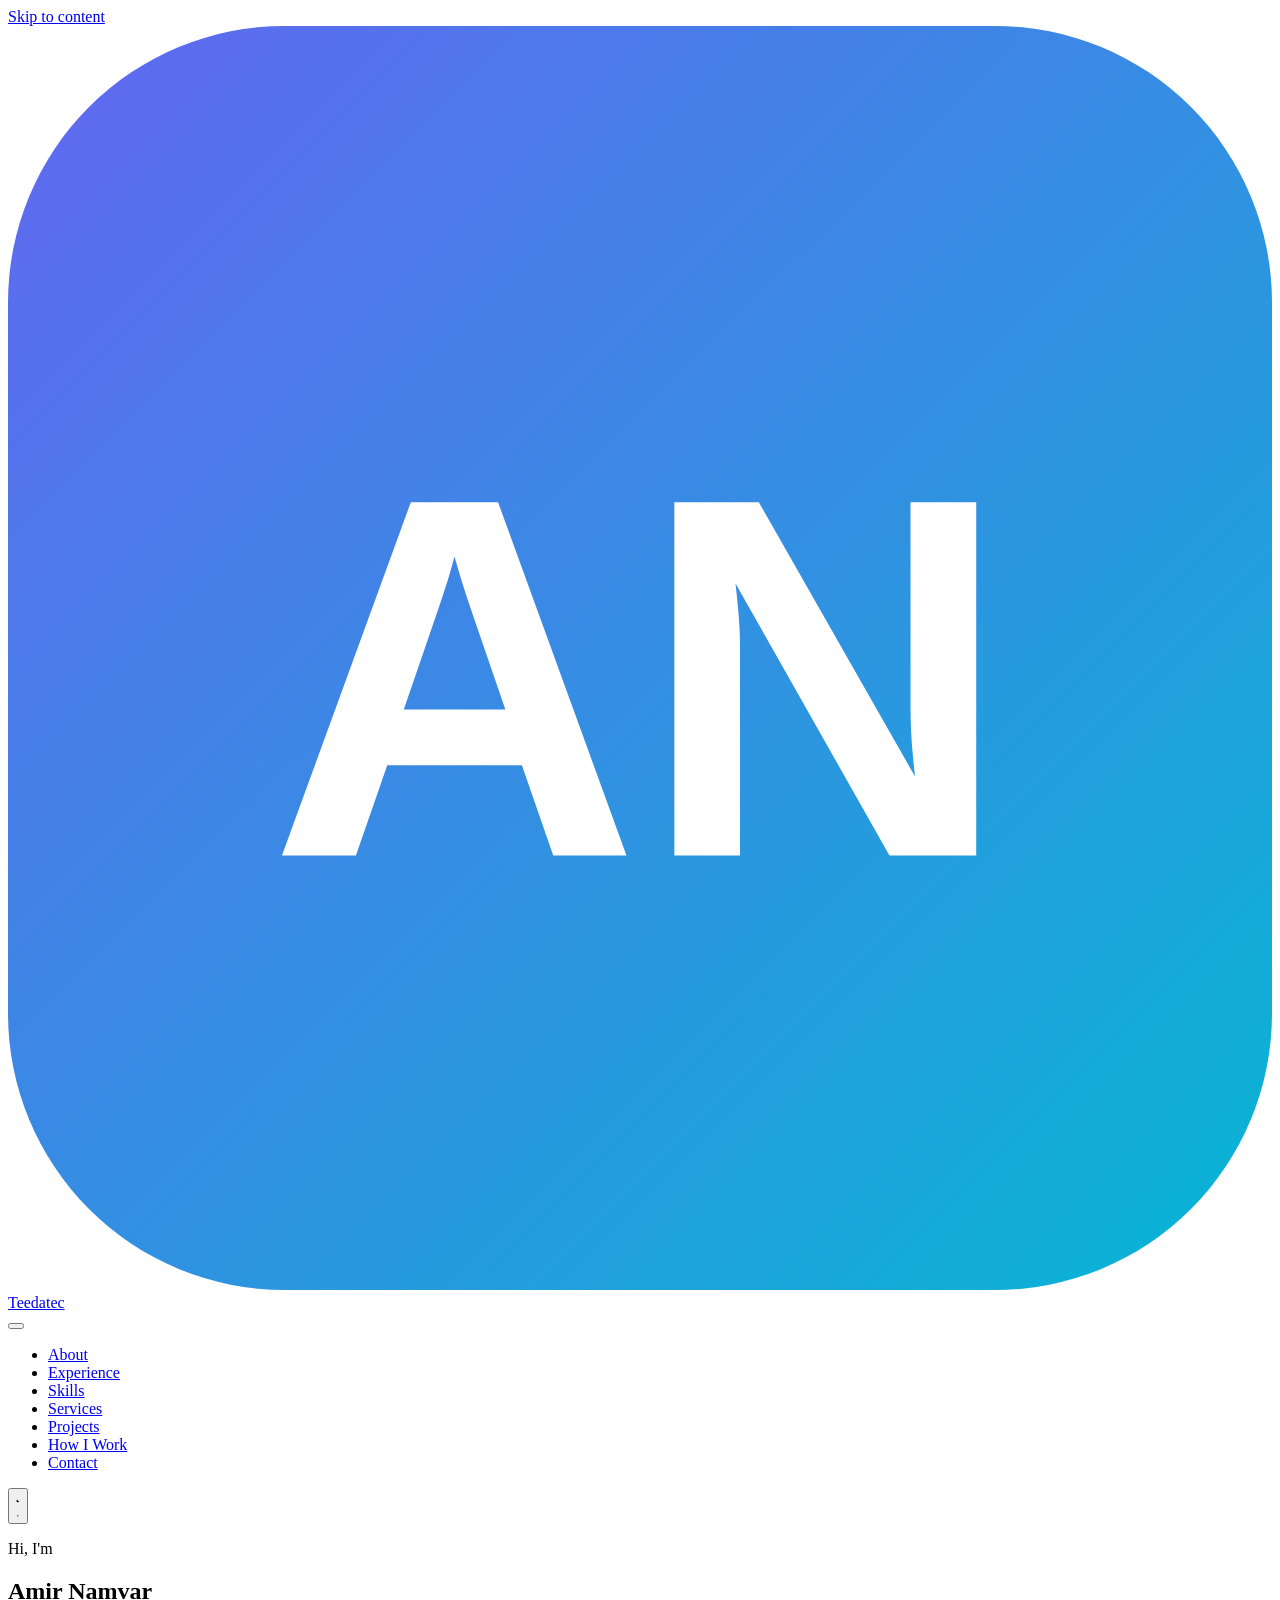
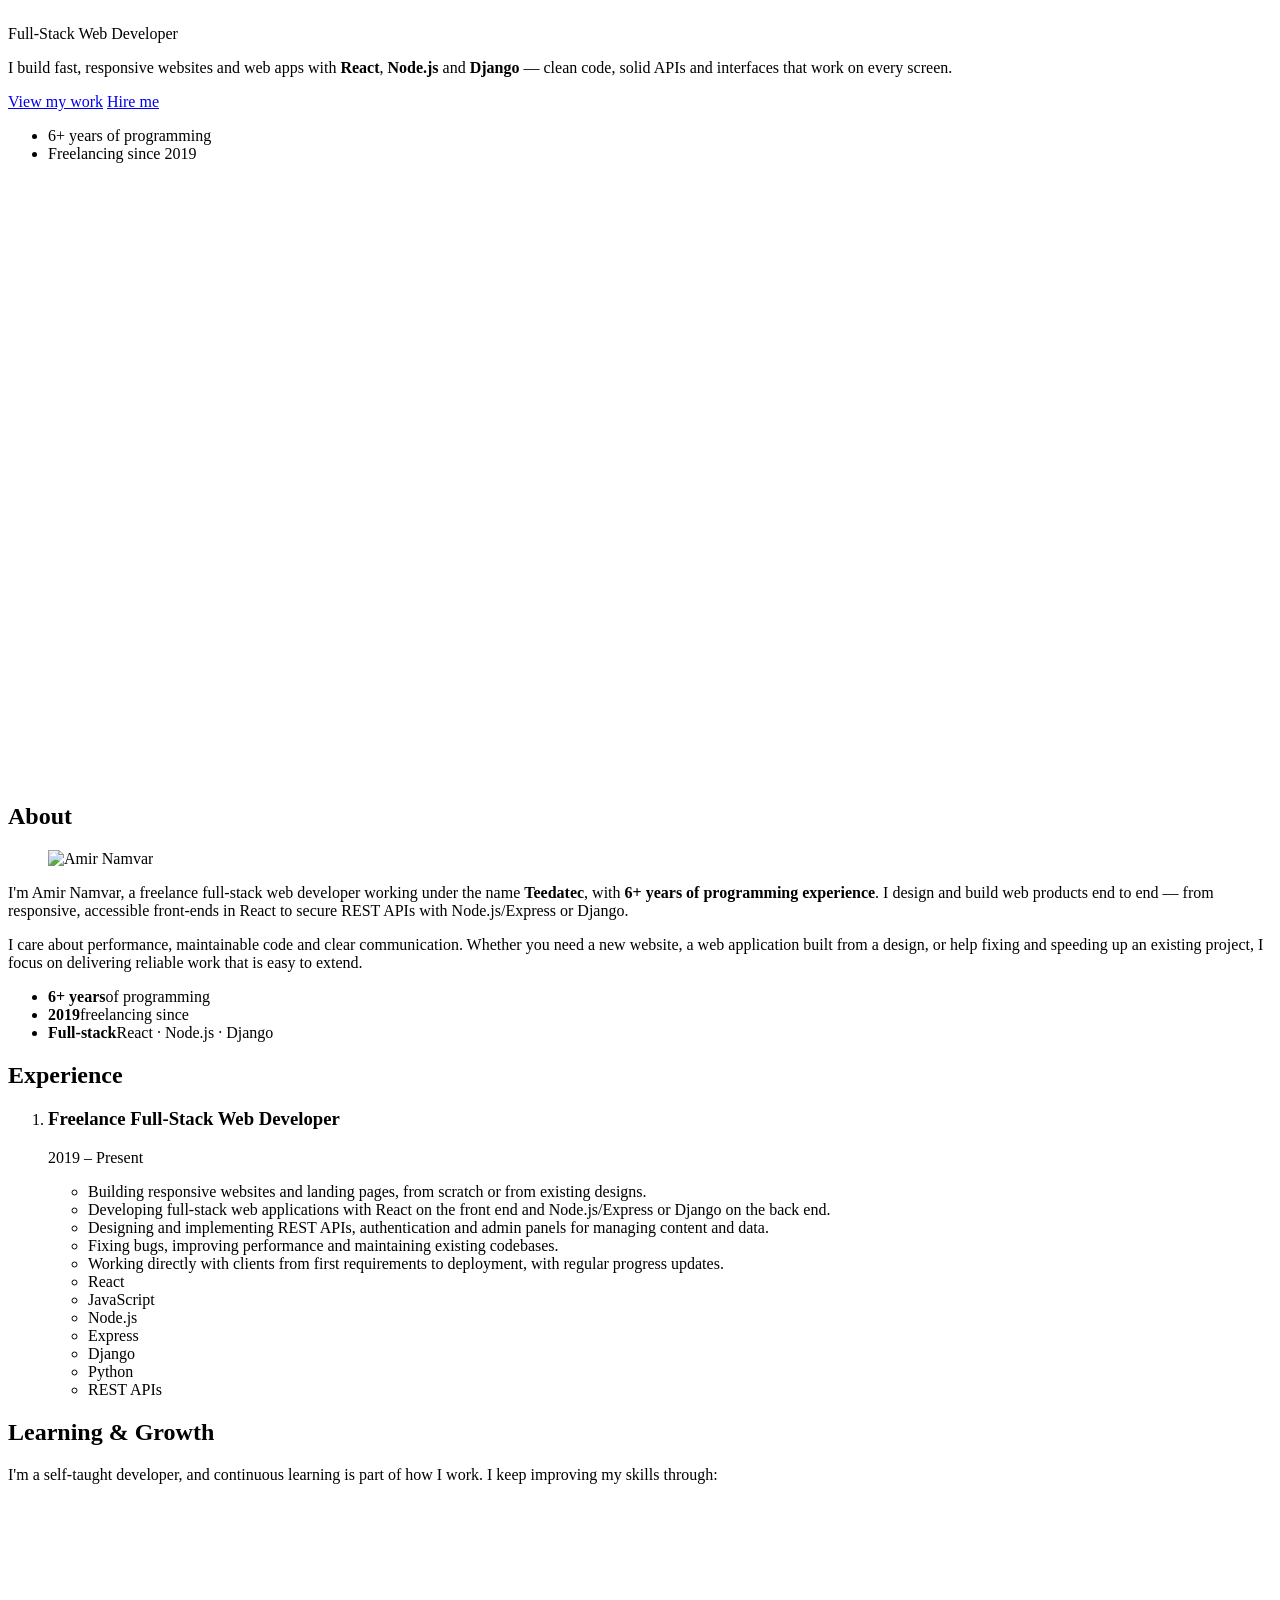
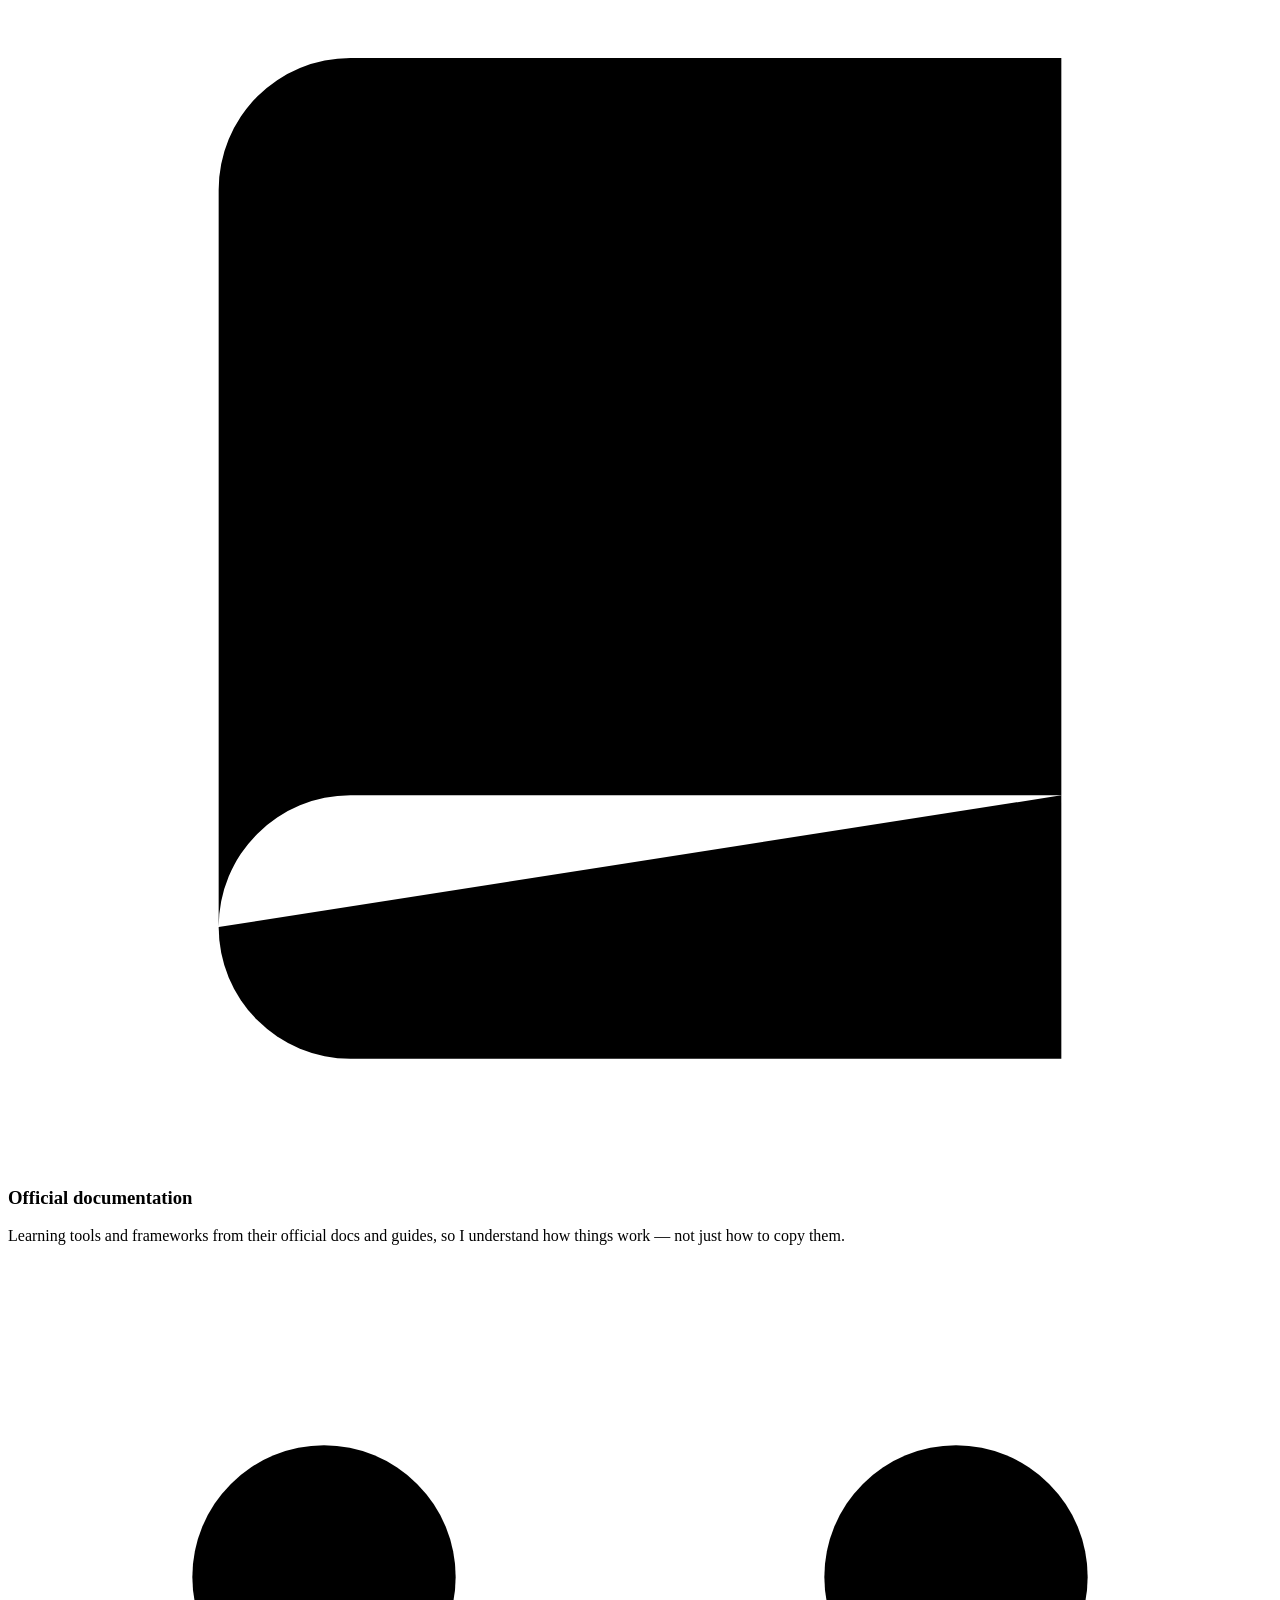
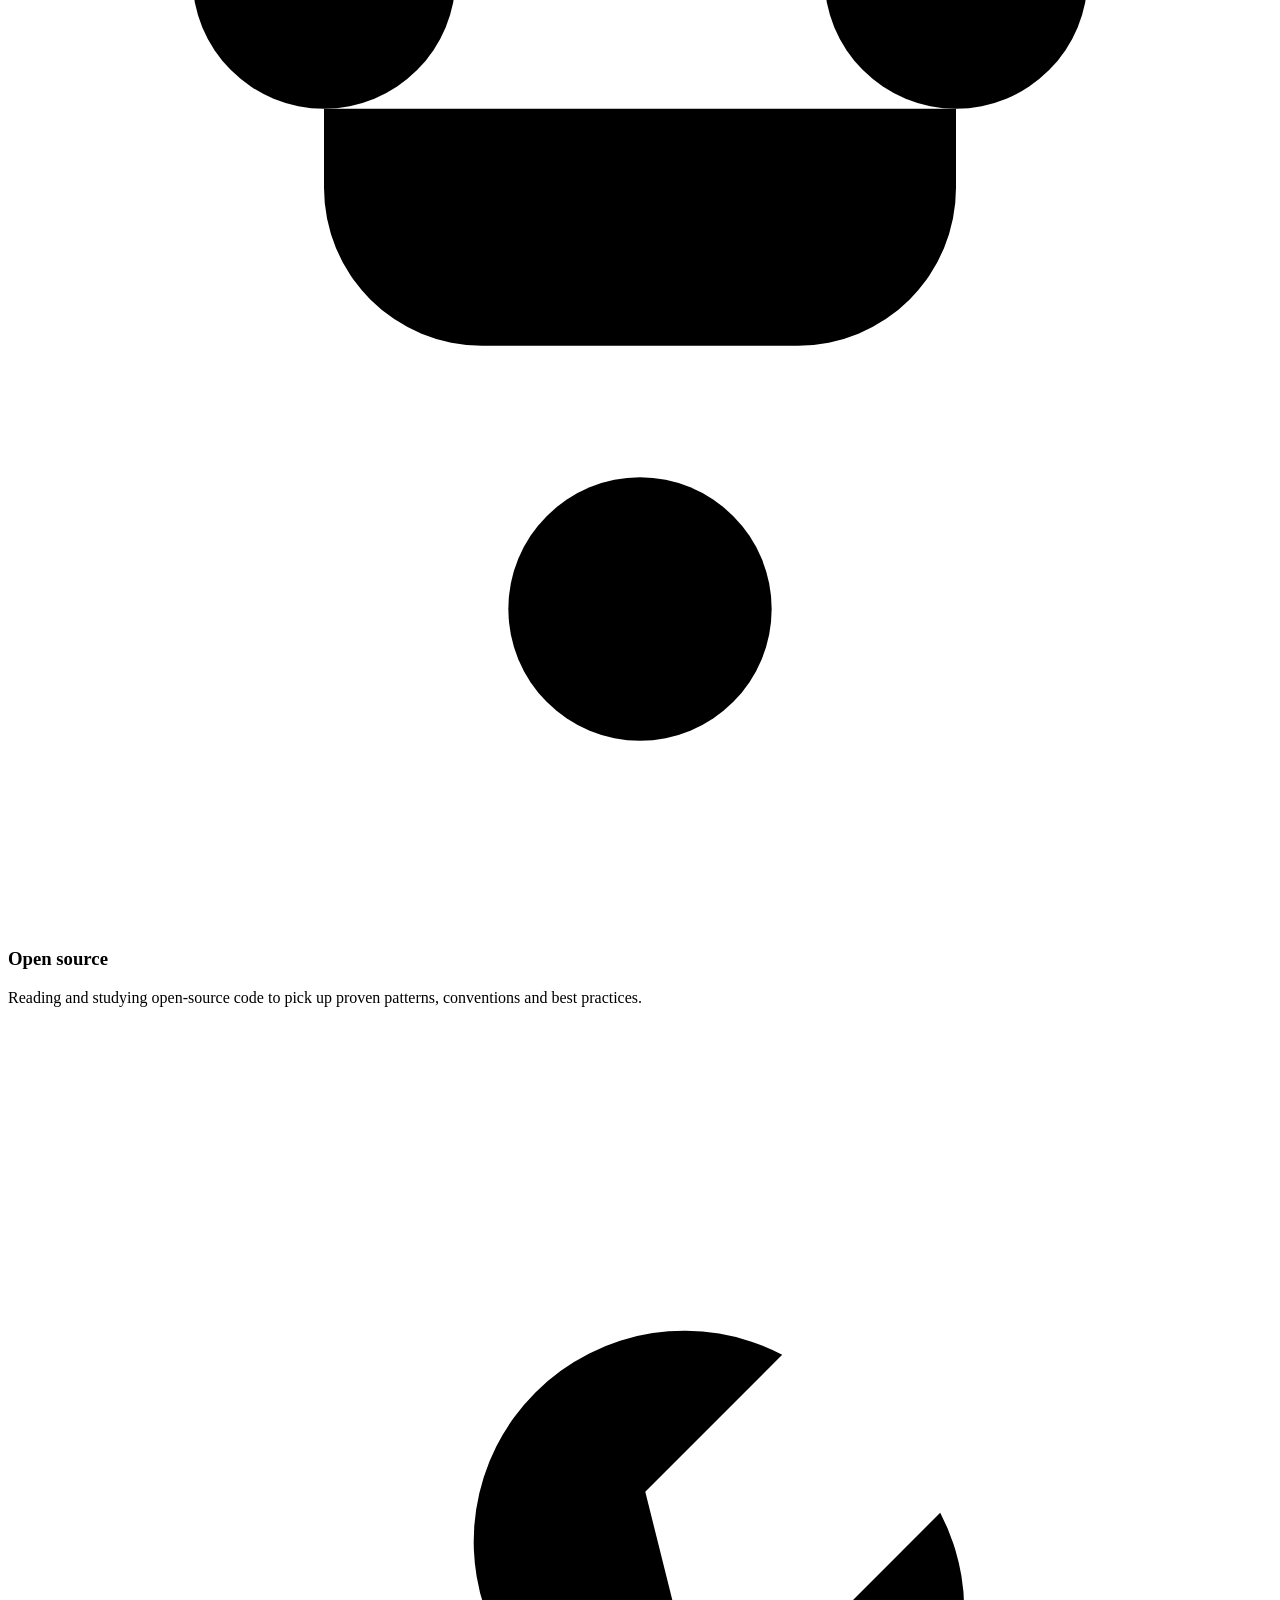
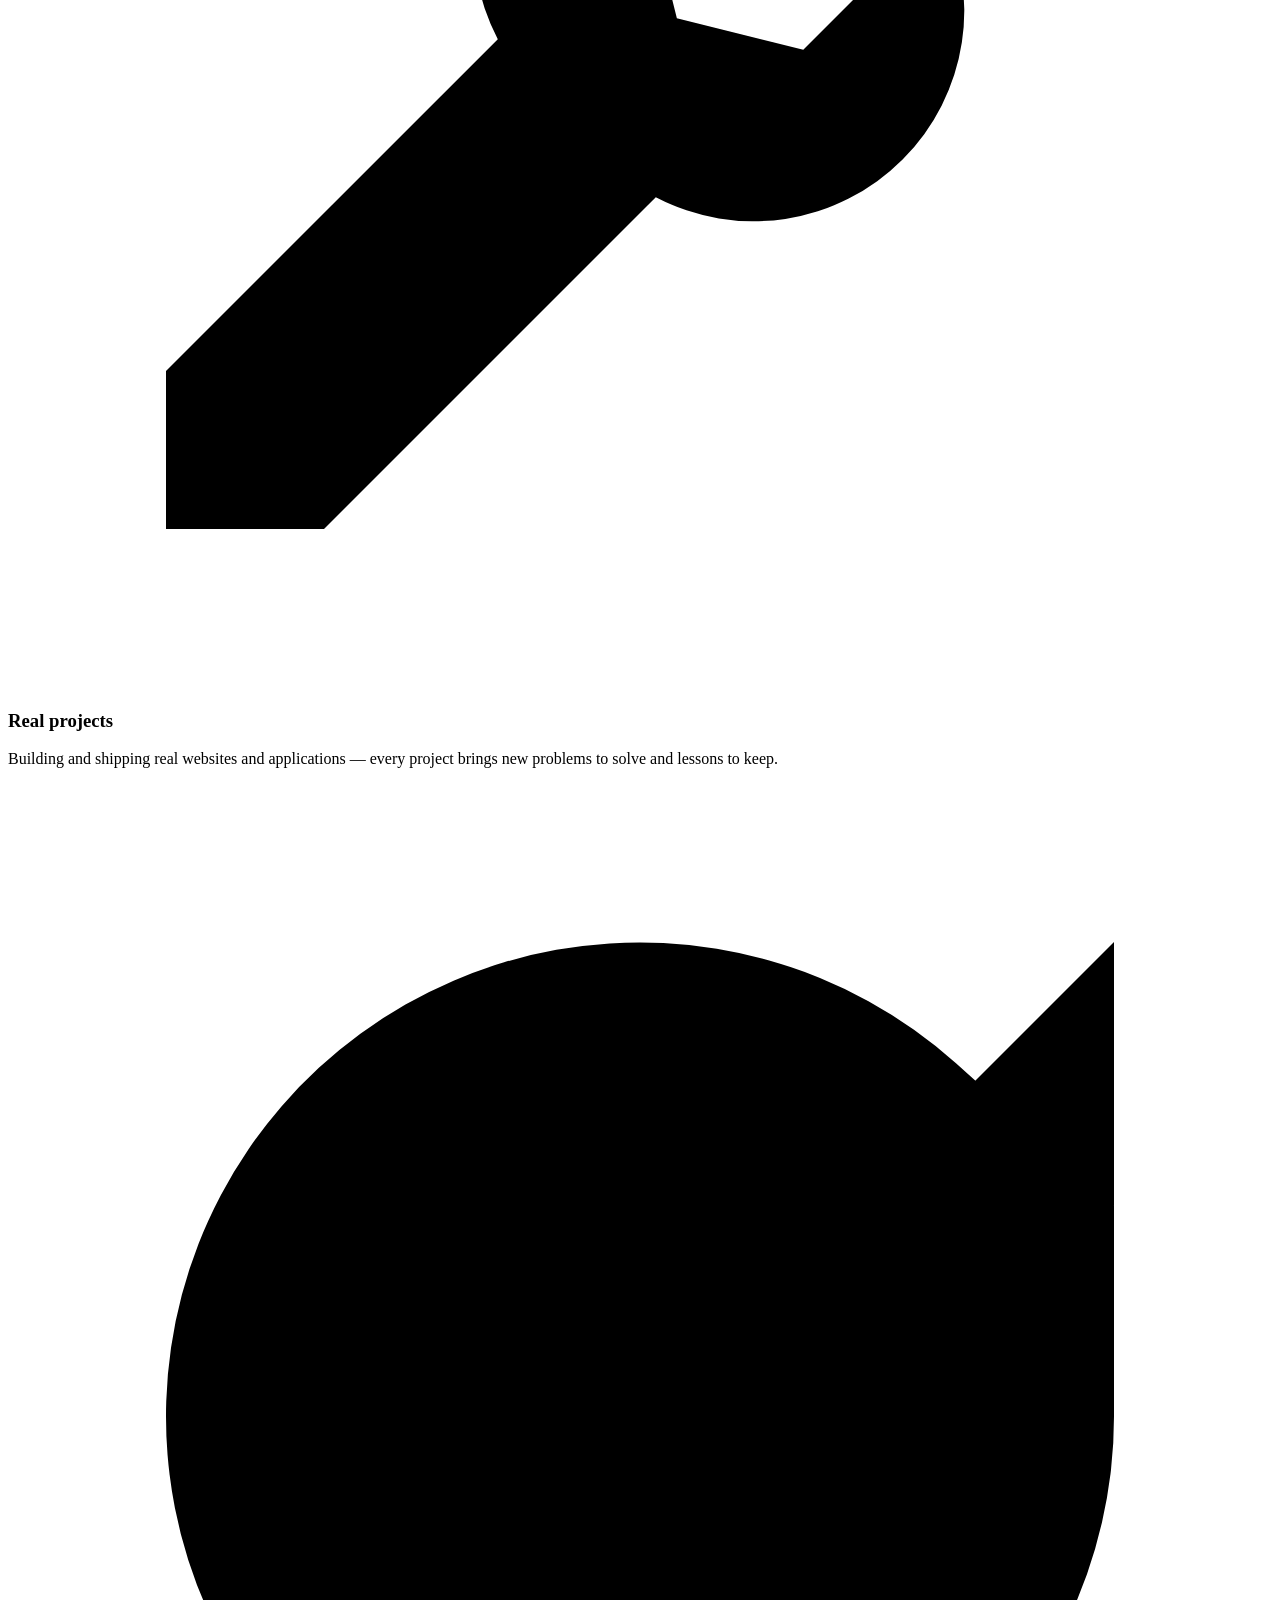
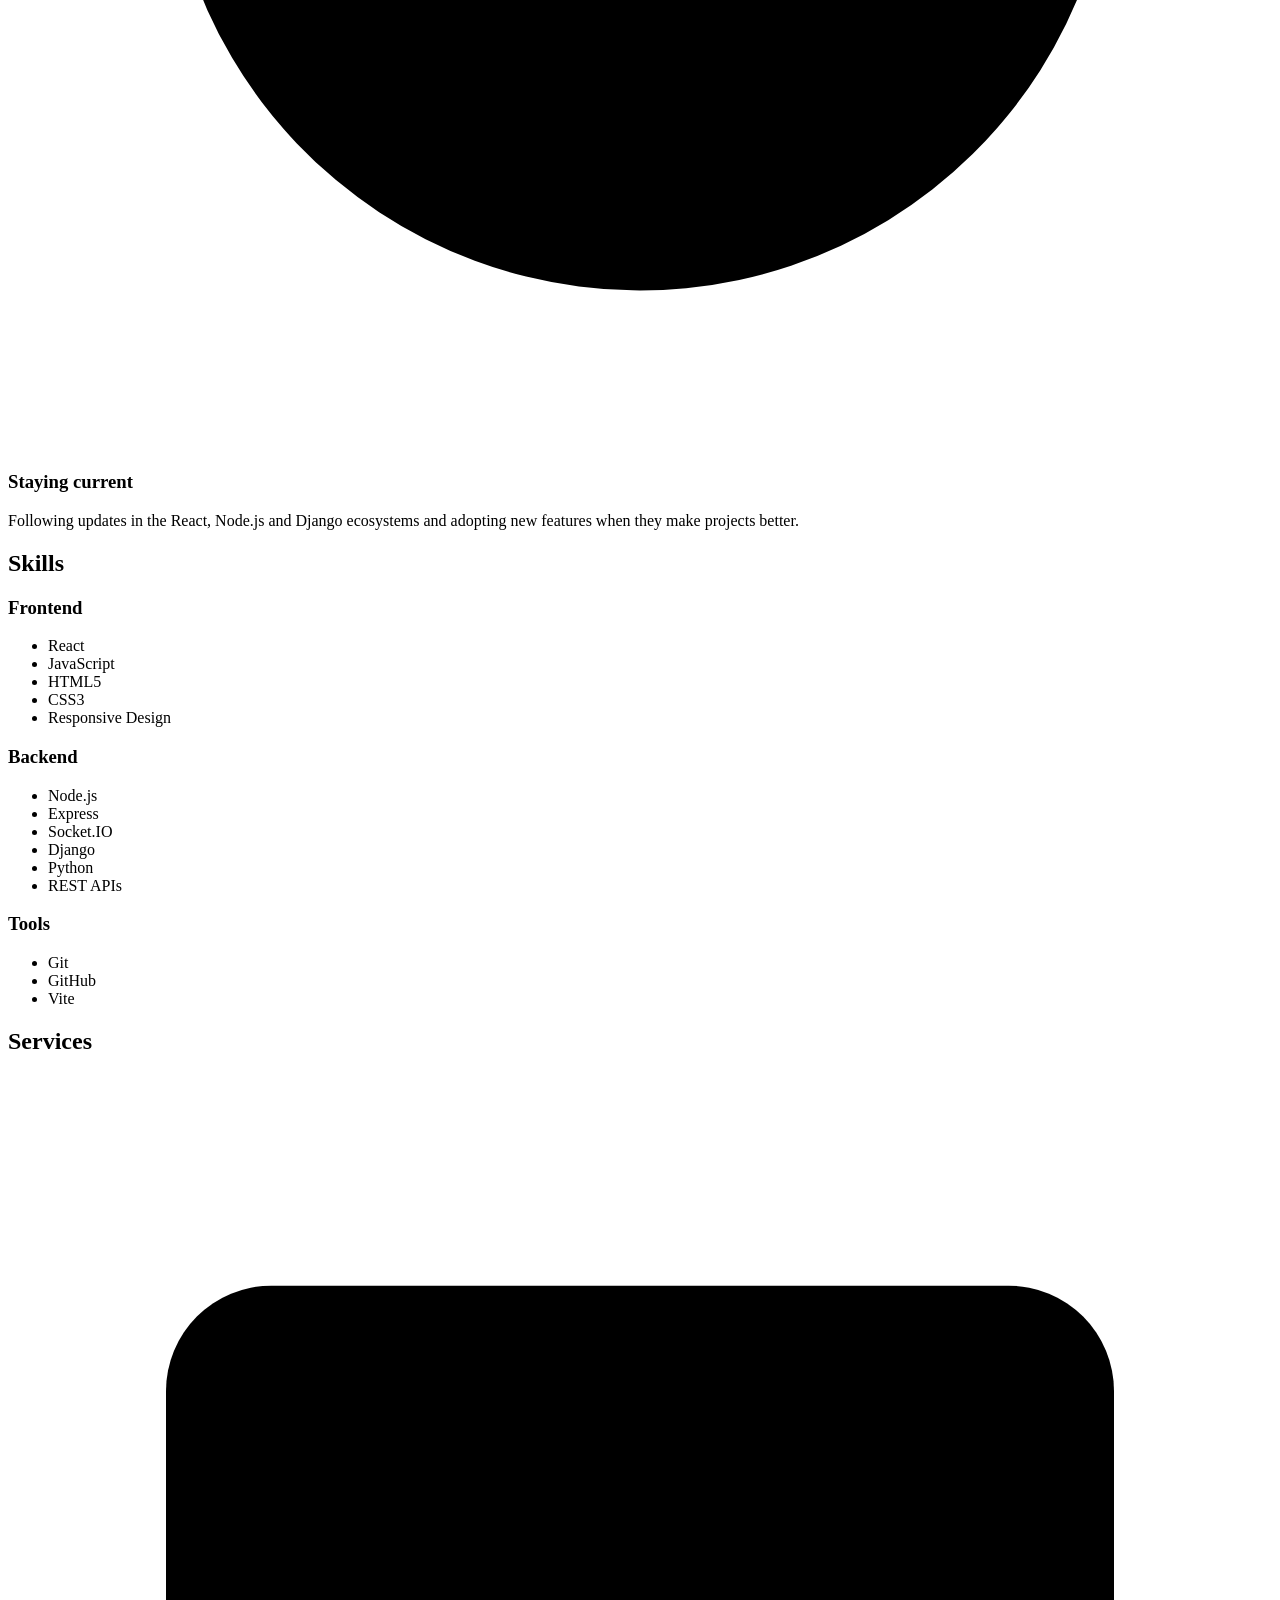
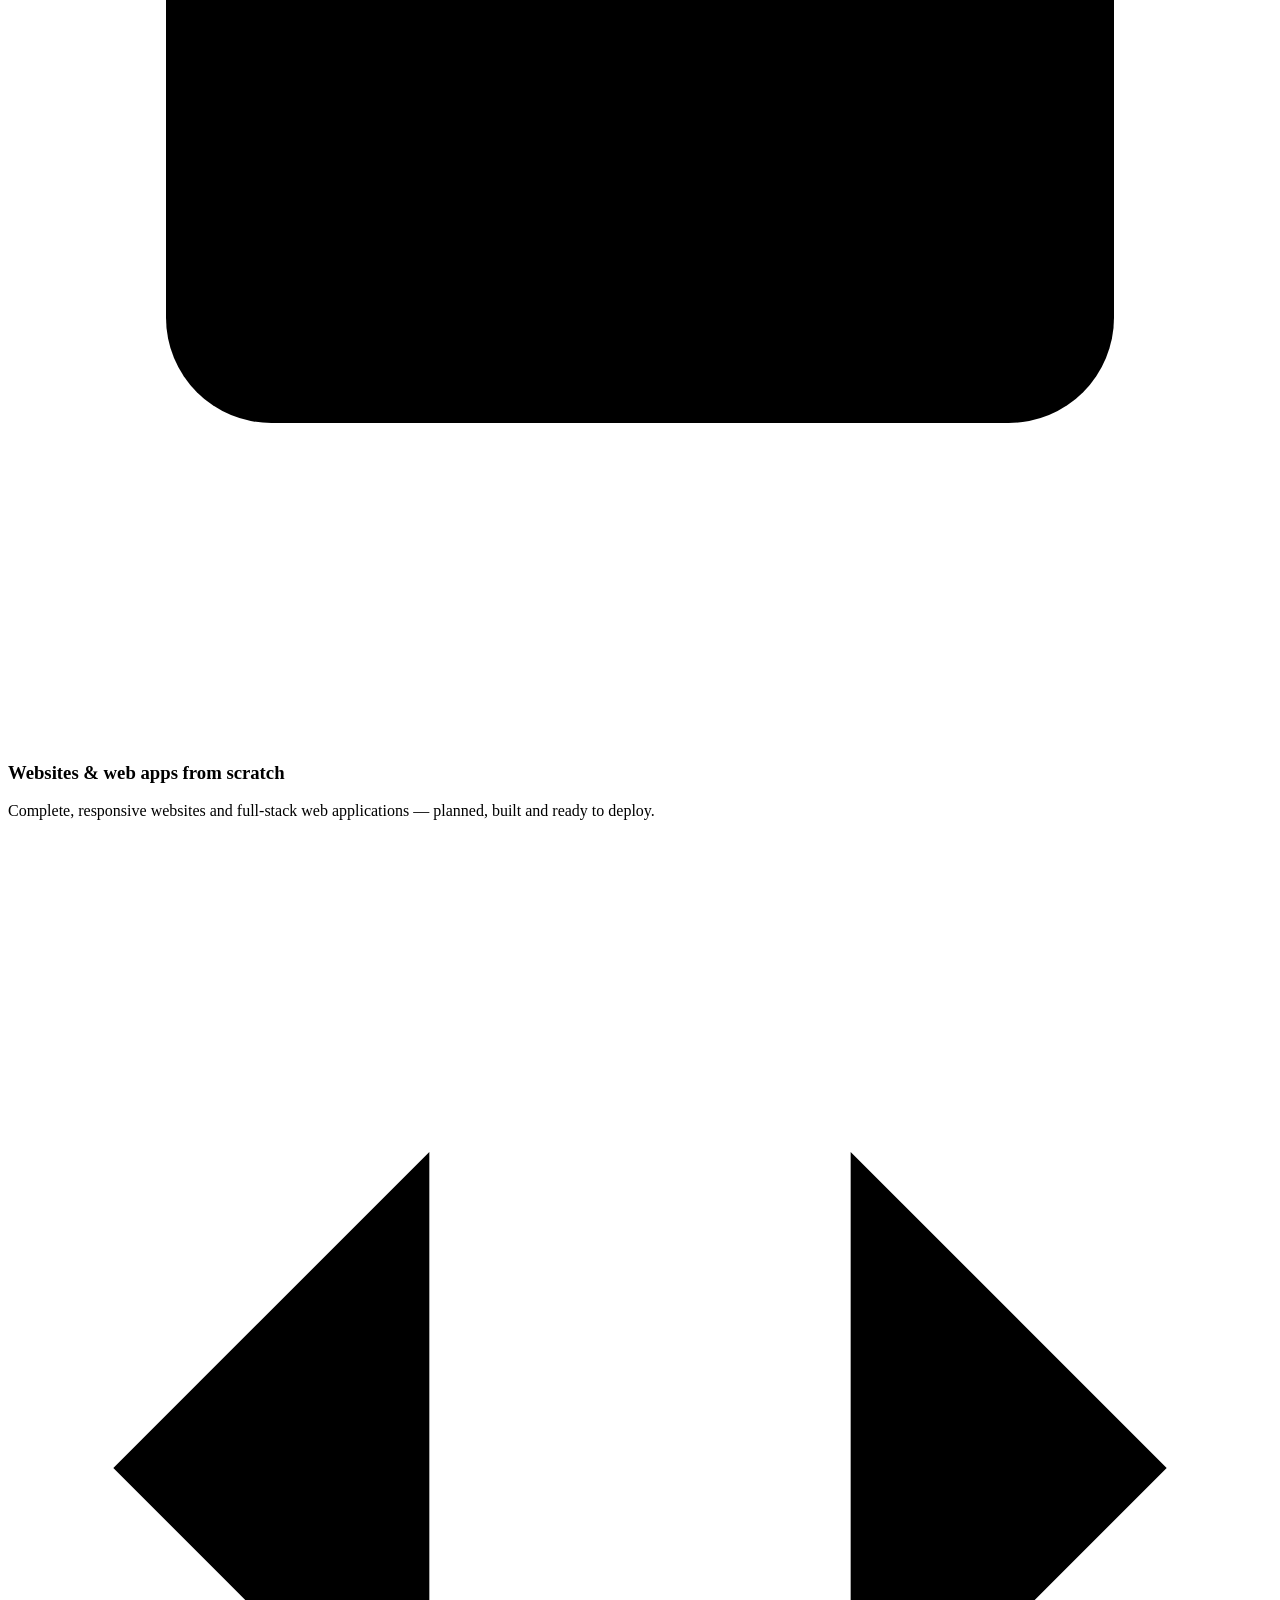
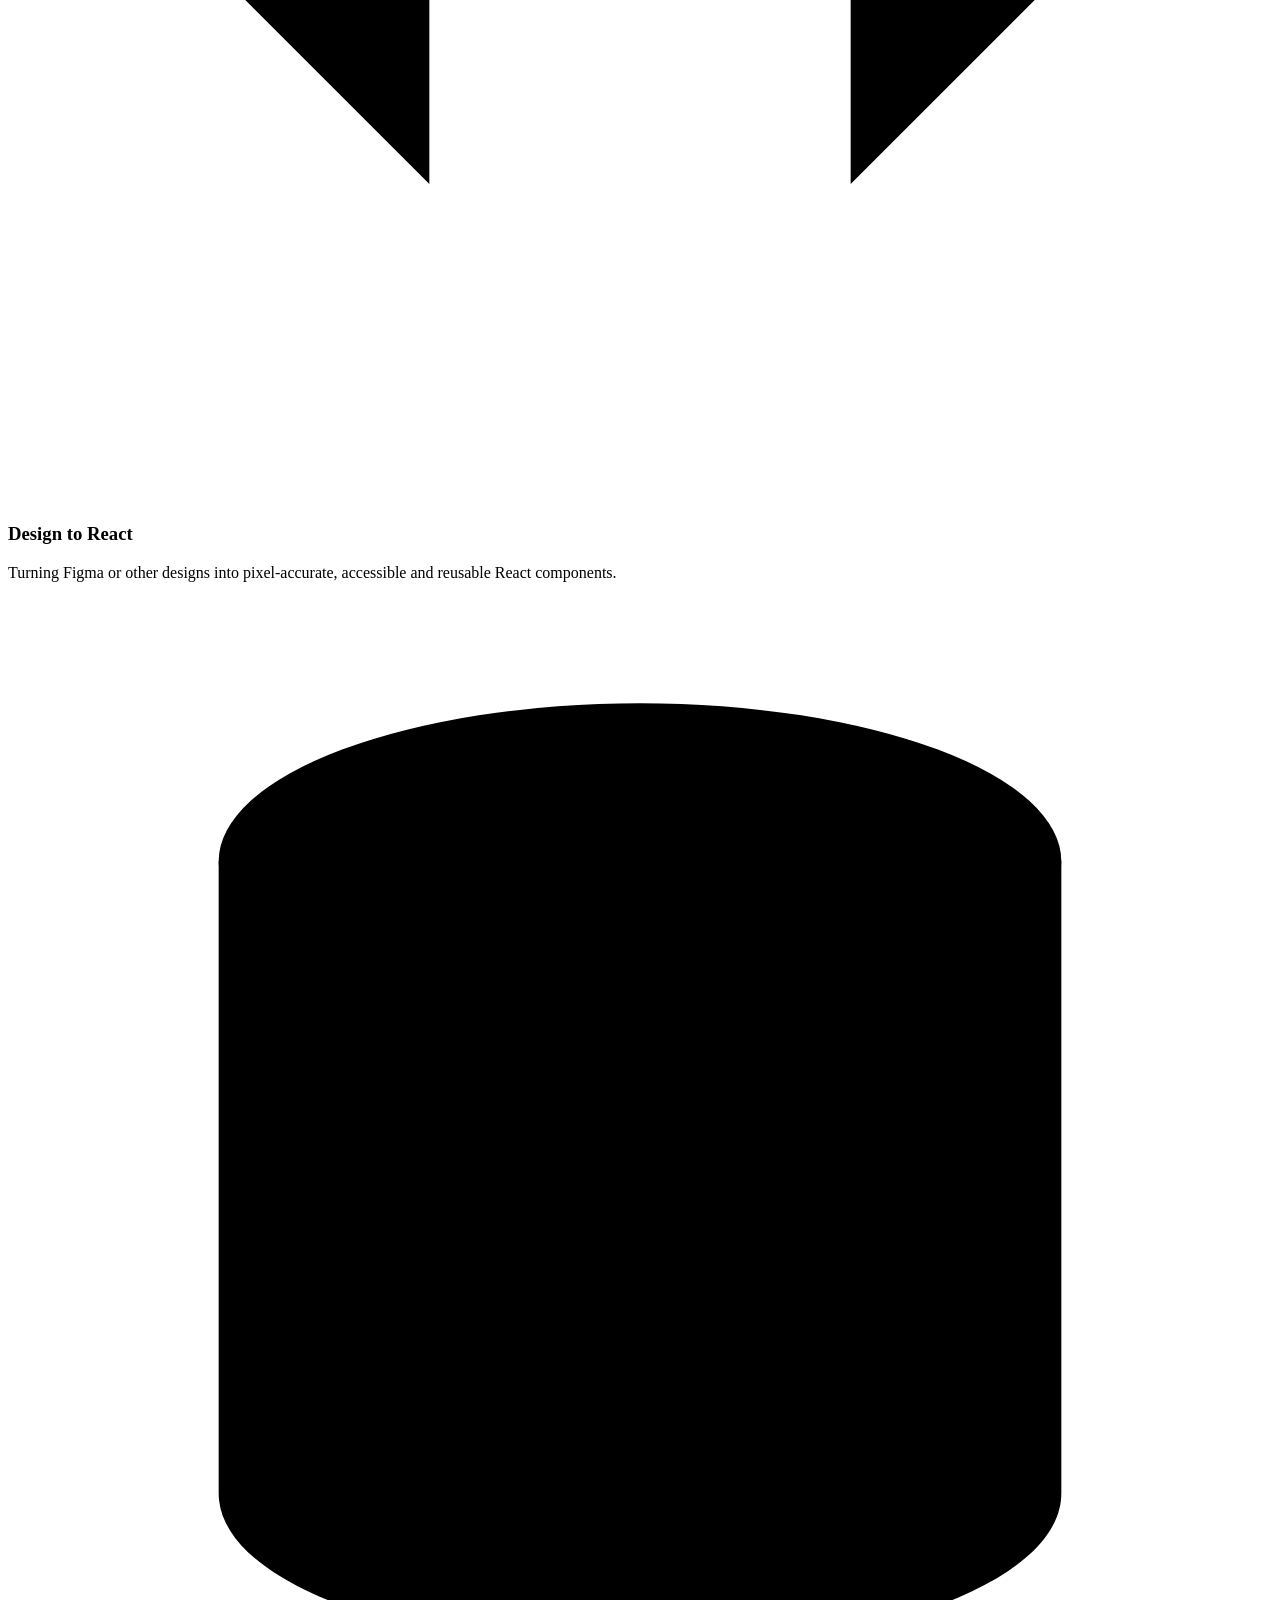
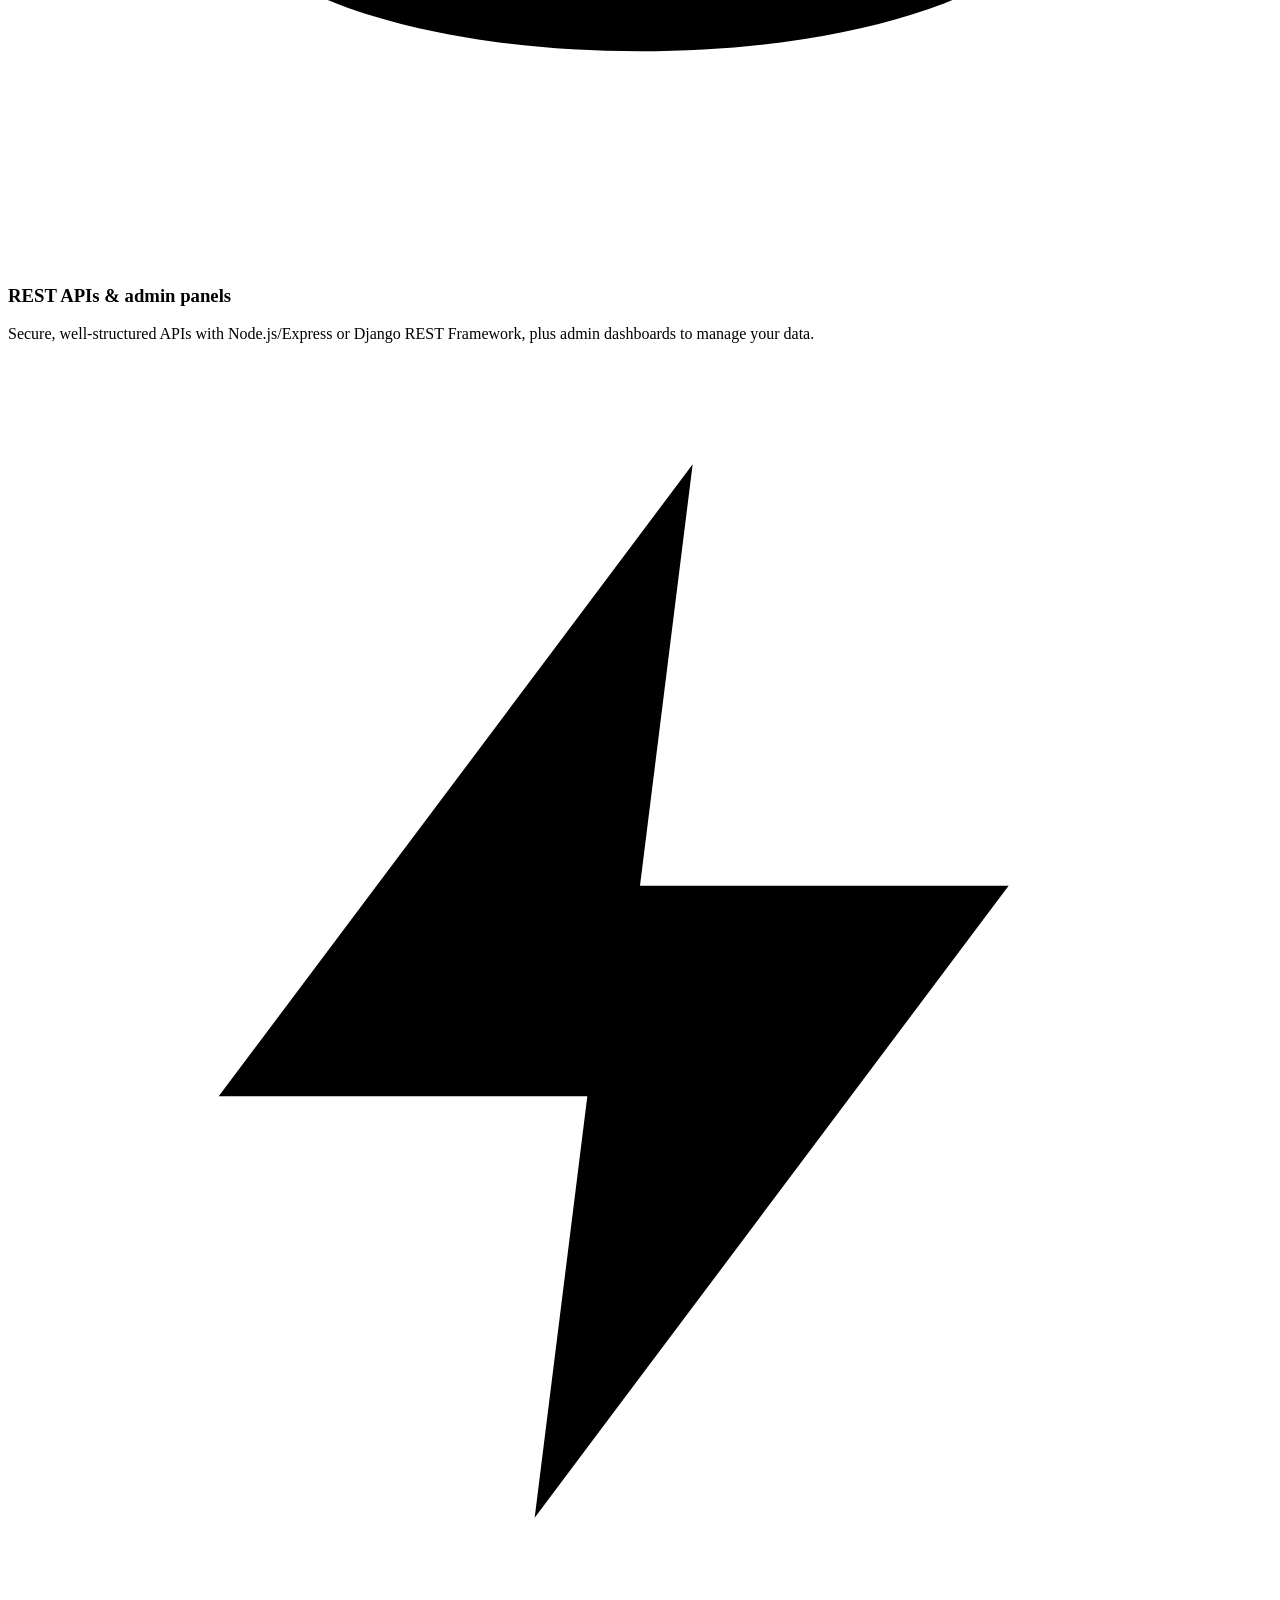
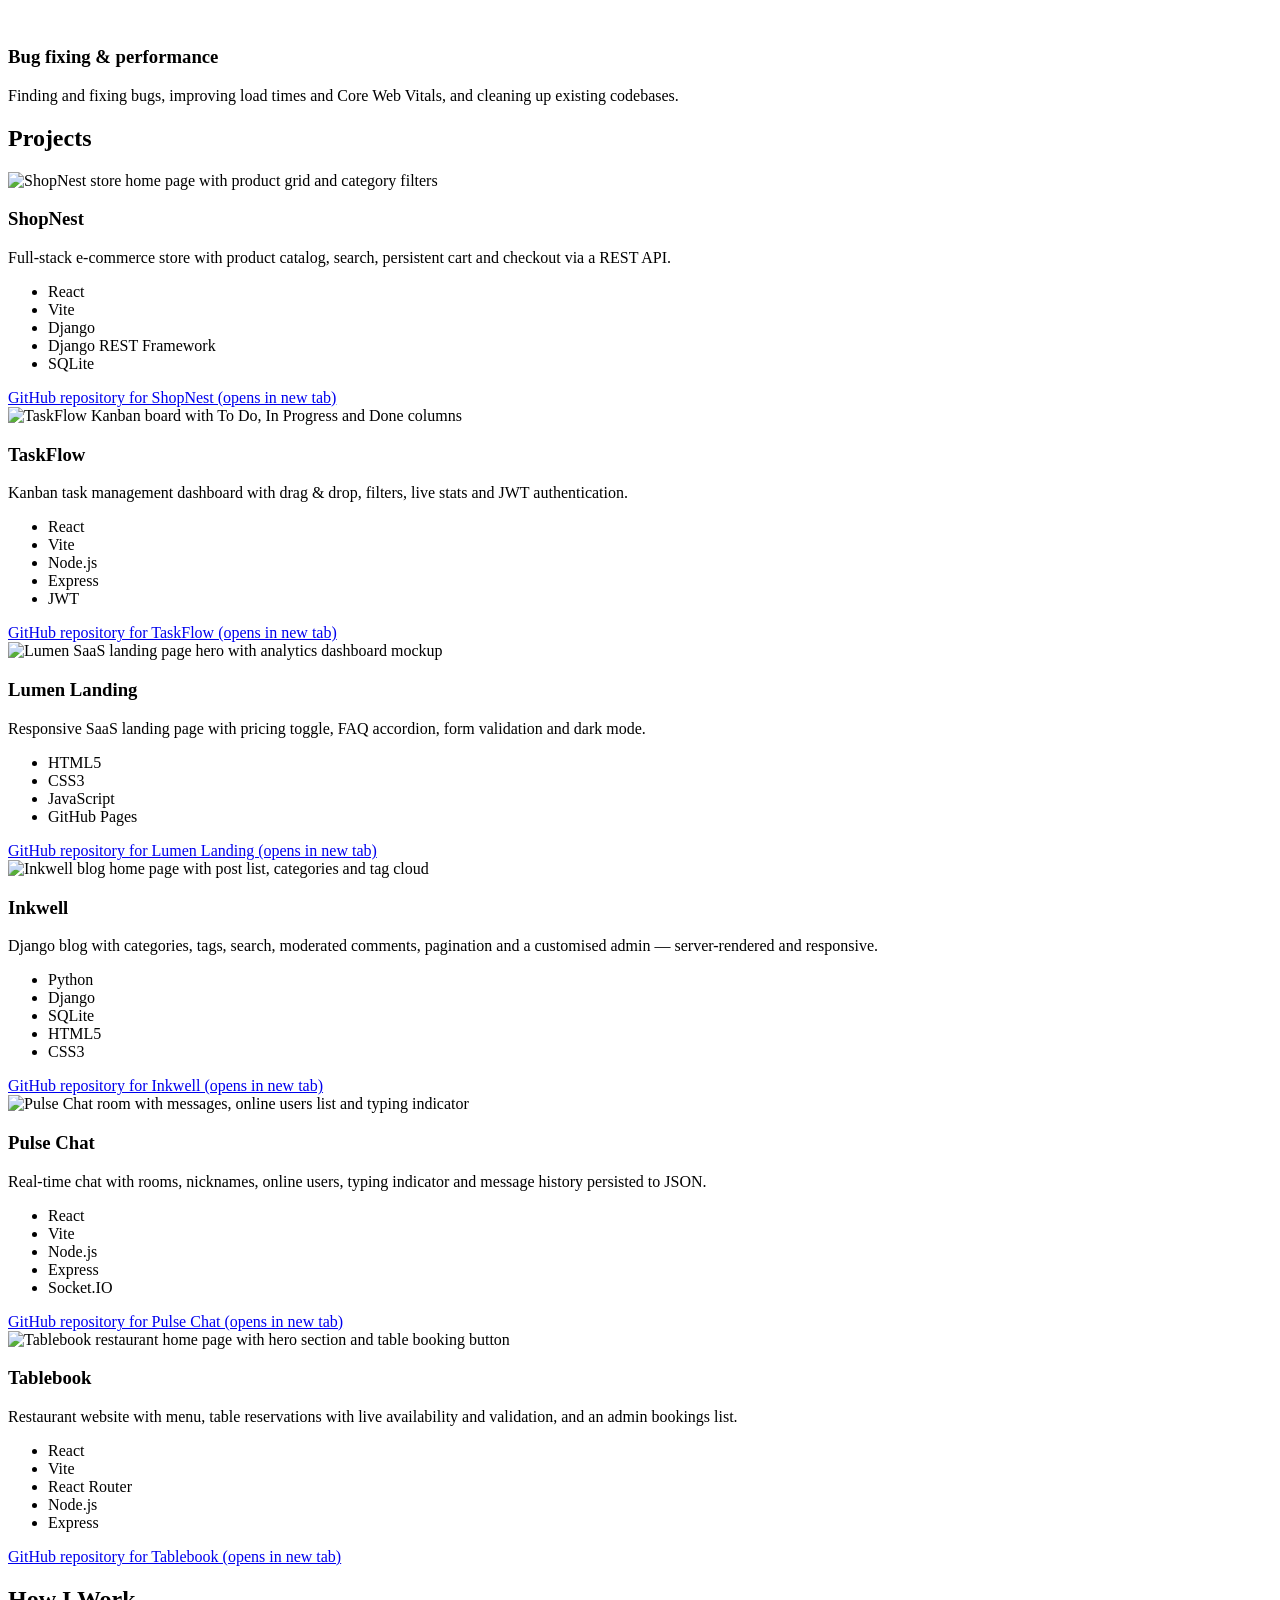
==== index.html @ 297266df "Upload project root files" ====
<!DOCTYPE html>
<html lang="en">
<head>
  <meta charset="utf-8">
  <meta name="viewport" content="width=device-width, initial-scale=1">
  <title>Amir Namvar – Full-Stack Web Developer | Teedatec</title>
  <meta name="description" content="Amir Namvar (Teedatec) is a freelance full-stack web developer with 6+ years of programming experience, building fast, responsive websites, web apps and APIs with React, Node.js and Django.">
  <meta name="author" content="Amir Namvar">
  <meta name="robots" content="index, follow">
  <link rel="canonical" href="https://teedatec.com/">
  <meta name="theme-color" content="#0b1020" media="(prefers-color-scheme: dark)">
  <meta name="theme-color" content="#f7f8fc" media="(prefers-color-scheme: light)">
  <meta name="color-scheme" content="light dark">

  <!-- Open Graph -->
  <meta property="og:type" content="website">
  <meta property="og:site_name" content="Teedatec">
  <meta property="og:title" content="Amir Namvar – Full-Stack Web Developer">
  <meta property="og:description" content="Freelance full-stack web developer with 6+ years of programming experience. Fast, responsive websites, web apps and APIs built with React, Node.js and Django.">
  <meta property="og:url" content="https://teedatec.com/">
  <meta property="og:image" content="https://teedatec.com/assets/img/og-image.png">
  <meta property="og:image:width" content="1200">
  <meta property="og:image:height" content="630">
  <meta property="og:image:alt" content="Teedatec – Amir Namvar, Full-Stack Web Developer">
  <meta property="og:locale" content="en_US">
  <!-- Twitter -->
  <meta name="twitter:card" content="summary_large_image">
  <meta name="twitter:title" content="Amir Namvar – Full-Stack Web Developer">
  <meta name="twitter:description" content="Freelance full-stack web developer with 6+ years of programming experience. Websites, web apps and APIs with React, Node.js and Django.">
  <meta name="twitter:image" content="https://teedatec.com/assets/img/og-image.png">

  <link rel="icon" href="favicon.svg" type="image/svg+xml">
  <link rel="apple-touch-icon" href="assets/img/apple-touch-icon.png">

  <!-- Apply saved / preferred theme before first paint (prevents flash) -->
  <script>
    (function () {
      try {
        var t = localStorage.getItem('theme');
        if (!t) t = matchMedia('(prefers-color-scheme: dark)').matches ? 'dark' : 'light';
        document.documentElement.setAttribute('data-theme', t);
      } catch (e) { document.documentElement.setAttribute('data-theme', 'light'); }
    })();
  </script>
  <link rel="stylesheet" href="css/styles.css">

  <script type="application/ld+json">
{
  "@context": "https://schema.org",
  "@graph": [
    {
      "@type": "Person",
      "@id": "https://teedatec.com/#person",
      "name": "Amir Namvar",
      "jobTitle": "Freelance Full-Stack Web Developer",
      "description": "Freelance full-stack web developer with 6+ years of programming experience, building websites, web apps and APIs with React, Node.js and Django.",
      "url": "https://teedatec.com/",
      "image": "https://teedatec.com/assets/img/amir-namvar-600.jpg",
      "email": "mailto:infosomamir@gmail.com",
      "telephone": "+905556755787",
      "sameAs": [
        "https://github.com/som-info"
      ],
      "worksFor": {
        "@type": "Organization",
        "name": "Teedatec",
        "url": "https://teedatec.com/"
      },
      "hasOccupation": {
        "@type": "Occupation",
        "name": "Full-Stack Web Developer",
        "skills": "React, JavaScript, Node.js, Express, Django, Python, REST APIs, Responsive Web Design"
      },
      "knowsAbout": [
        "React",
        "JavaScript",
        "Node.js",
        "Express",
        "Socket.IO",
        "Django",
        "Python",
        "REST APIs",
        "Responsive Web Design"
      ],
      "contactPoint": [
        {
          "@type": "ContactPoint",
          "contactType": "customer support",
          "email": "infosomamir@gmail.com",
          "availableLanguage": [
            "English"
          ]
        },
        {
          "@type": "ContactPoint",
          "contactType": "customer support",
          "telephone": "+905556755787",
          "url": "https://wa.me/905556755787",
          "description": "WhatsApp"
        },
        {
          "@type": "ContactPoint",
          "contactType": "customer support",
          "url": "https://t.me/+905556755787",
          "description": "Telegram"
        }
      ]
    },
    {
      "@type": "WebSite",
      "@id": "https://teedatec.com/#website",
      "url": "https://teedatec.com/",
      "name": "Teedatec",
      "publisher": {
        "@id": "https://teedatec.com/#person"
      },
      "inLanguage": "en"
    },
    {
      "@type": "ItemList",
      "name": "Portfolio projects",
      "itemListElement": [
        {
          "@type": "ListItem",
          "position": 1,
          "item": {
            "@type": "SoftwareSourceCode",
            "name": "ShopNest",
            "description": "Full-stack e-commerce store with product catalog, search, persistent cart and checkout via a REST API.",
            "codeRepository": "https://github.com/som-info/shopnest",
            "keywords": "React, Vite, Django, Django REST Framework, SQLite",
            "image": "https://teedatec.com/assets/img/projects/shopnest.jpg",
            "author": {
              "@id": "https://teedatec.com/#person"
            }
          }
        },
        {
          "@type": "ListItem",
          "position": 2,
          "item": {
            "@type": "SoftwareSourceCode",
            "name": "TaskFlow",
            "description": "Kanban task management dashboard with drag & drop, filters, live stats and JWT authentication.",
            "codeRepository": "https://github.com/som-info/taskflow",
            "keywords": "React, Vite, Node.js, Express, JWT",
            "image": "https://teedatec.com/assets/img/projects/taskflow.jpg",
            "author": {
              "@id": "https://teedatec.com/#person"
            }
          }
        },
        {
          "@type": "ListItem",
          "position": 3,
          "item": {
            "@type": "SoftwareSourceCode",
            "name": "Lumen Landing",
            "description": "Responsive SaaS landing page with pricing toggle, FAQ accordion, form validation and dark mode.",
            "codeRepository": "https://github.com/som-info/lumen-landing",
            "keywords": "HTML5, CSS3, JavaScript",
            "image": "https://teedatec.com/assets/img/projects/lumen-landing.jpg",
            "author": {
              "@id": "https://teedatec.com/#person"
            }
          }
        },
        {
          "@type": "ListItem",
          "position": 4,
          "item": {
            "@type": "SoftwareSourceCode",
            "name": "Inkwell",
            "description": "Django blog with categories, tags, search, moderated comments, pagination and a customised admin.",
            "codeRepository": "https://github.com/som-info/inkwell-blog",
            "keywords": "Python, Django, SQLite, HTML, CSS",
            "image": "https://teedatec.com/assets/img/projects/inkwell-blog.jpg",
            "author": {
              "@id": "https://teedatec.com/#person"
            }
          }
        },
        {
          "@type": "ListItem",
          "position": 5,
          "item": {
            "@type": "SoftwareSourceCode",
            "name": "Pulse Chat",
            "description": "Real-time chat with rooms, nicknames, online users, typing indicator and persisted message history.",
            "codeRepository": "https://github.com/som-info/pulse-chat",
            "keywords": "React, Vite, Node.js, Express, Socket.IO",
            "image": "https://teedatec.com/assets/img/projects/pulse-chat.jpg",
            "author": {
              "@id": "https://teedatec.com/#person"
            }
          }
        },
        {
          "@type": "ListItem",
          "position": 6,
          "item": {
            "@type": "SoftwareSourceCode",
            "name": "Tablebook",
            "description": "Restaurant website with menu, table reservations with live availability and an admin bookings list.",
            "codeRepository": "https://github.com/som-info/tablebook",
            "keywords": "React, Vite, React Router, Node.js, Express",
            "image": "https://teedatec.com/assets/img/projects/tablebook.jpg",
            "author": {
              "@id": "https://teedatec.com/#person"
            }
          }
        }
      ]
    }
  ]
}
  </script>
  <script src="js/main.js" defer></script>
</head>
<body>
  <a class="skip-link" href="#main">Skip to content</a>

  <header class="site-header" id="top">
    <div class="container nav-wrap">
      <a class="brand" href="#top" aria-label="Teedatec – back to top">
        <svg class="brand-mark" viewBox="0 0 64 64" aria-hidden="true"><rect width="64" height="64" rx="14" fill="url(#bg)"/><defs><linearGradient id="bg" x1="0" y1="0" x2="1" y2="1"><stop offset="0" stop-color="#6366f1"/><stop offset="1" stop-color="#06b6d4"/></linearGradient></defs><text x="32" y="42" text-anchor="middle" font-family="Inter,Segoe UI,Arial,sans-serif" font-size="26" font-weight="800" fill="#fff">AN</text></svg>
        <span>Teedatec</span>
      </a>

      <nav class="nav" aria-label="Primary">
        <button class="nav-toggle" type="button" aria-expanded="false" aria-controls="nav-menu" aria-label="Open menu">
          <span class="bar"></span><span class="bar"></span><span class="bar"></span>
        </button>
        <ul class="nav-menu" id="nav-menu">
          <li><a href="#about">About</a></li>
          <li><a href="#experience">Experience</a></li>
          <li><a href="#skills">Skills</a></li>
          <li><a href="#services">Services</a></li>
          <li><a href="#projects">Projects</a></li>
          <li><a href="#process">How I Work</a></li>
          <li><a href="#contact">Contact</a></li>
        </ul>
      </nav>

      <button class="theme-toggle" type="button" aria-label="Switch to dark theme" title="Toggle theme">
        <svg class="icon-moon" viewBox="0 0 24 24" aria-hidden="true"><path d="M21 12.8A9 9 0 1 1 11.2 3a7 7 0 0 0 9.8 9.8z"/></svg>
        <svg class="icon-sun" viewBox="0 0 24 24" aria-hidden="true"><circle cx="12" cy="12" r="4.5"/><path d="M12 1.5v3M12 19.5v3M4.2 4.2l2.1 2.1M17.7 17.7l2.1 2.1M1.5 12h3M19.5 12h3M4.2 19.8l2.1-2.1M17.7 6.3l2.1-2.1"/></svg>
      </button>
    </div>
  </header>

  <main id="main">
    <!-- HERO -->
    <section class="hero" aria-labelledby="hero-title">
      <div class="container hero-inner">
        <div class="hero-text">
          <p class="eyebrow">Hi, I'm</p>
          <h1 id="hero-title">Amir Namvar</h1>
          <p class="hero-title">Full-Stack Web Developer</p>
          <p class="hero-tagline">I build fast, responsive websites and web apps with <strong>React</strong>, <strong>Node.js</strong> and <strong>Django</strong> — clean code, solid APIs and interfaces that work on every screen.</p>
          <div class="hero-cta">
            <a class="btn btn-primary" href="#projects">View my work</a>
            <a class="btn btn-ghost" href="#contact">Hire me</a>
          </div>
          <ul class="hero-badges" aria-label="Highlights">
            <li>6+ years of programming</li>
            <li>Freelancing since 2019</li>
          </ul>
        </div>
        <figure class="hero-photo">
          <picture>
            <source type="image/webp" srcset="assets/img/amir-namvar-300.webp 300w, assets/img/amir-namvar-600.webp 600w" sizes="(max-width: 980px) 220px, 340px">
            <img src="assets/img/amir-namvar-600.jpg" srcset="assets/img/amir-namvar-300.jpg 300w, assets/img/amir-namvar-600.jpg 600w" sizes="(max-width: 980px) 220px, 340px" width="600" height="600" fetchpriority="high" decoding="async" alt="Black and white portrait of Amir Namvar">
          </picture>
        </figure>
      </div>
      <div class="hero-glow" aria-hidden="true"></div>
    </section>

    <!-- ABOUT -->
    <section class="section" id="about" aria-labelledby="about-title">
      <div class="container reveal">
        <h2 class="section-title" id="about-title">About</h2>
        <div class="about-grid">
          <figure class="about-photo">
            <picture>
              <source type="image/webp" srcset="assets/img/amir-namvar-300.webp 300w, assets/img/amir-namvar-600.webp 600w" sizes="220px">
              <img src="assets/img/amir-namvar-300.jpg" srcset="assets/img/amir-namvar-300.jpg 300w, assets/img/amir-namvar-600.jpg 600w" sizes="220px" width="300" height="300" loading="lazy" decoding="async" alt="Amir Namvar">
            </picture>
          </figure>
          <div class="about-text">
            <p class="lead">I'm Amir Namvar, a freelance full-stack web developer working under the name <strong>Teedatec</strong>, with <strong>6+ years of programming experience</strong>. I design and build web products end to end — from responsive, accessible front-ends in React to secure REST APIs with Node.js/Express or Django.</p>
            <p>I care about performance, maintainable code and clear communication. Whether you need a new website, a web application built from a design, or help fixing and speeding up an existing project, I focus on delivering reliable work that is easy to extend.</p>
            <ul class="about-facts">
              <li><strong>6+ years</strong><span>of programming</span></li>
              <li><strong>2019</strong><span>freelancing since</span></li>
              <li><strong>Full-stack</strong><span>React · Node.js · Django</span></li>
            </ul>
          </div>
        </div>
      </div>
    </section>

    <!-- EXPERIENCE -->
    <section class="section alt" id="experience" aria-labelledby="experience-title">
      <div class="container reveal">
        <h2 class="section-title" id="experience-title">Experience</h2>
        <ol class="timeline">
          <li class="timeline-item">
            <span class="timeline-dot" aria-hidden="true"></span>
            <article class="card timeline-card">
              <header class="timeline-head">
                <h3>Freelance Full-Stack Web Developer</h3>
                <p class="timeline-period"><time datetime="2019">2019</time> – Present</p>
              </header>
              <ul class="timeline-list">
                <li>Building responsive websites and landing pages, from scratch or from existing designs.</li>
                <li>Developing full-stack web applications with React on the front end and Node.js/Express or Django on the back end.</li>
                <li>Designing and implementing REST APIs, authentication and admin panels for managing content and data.</li>
                <li>Fixing bugs, improving performance and maintaining existing codebases.</li>
                <li>Working directly with clients from first requirements to deployment, with regular progress updates.</li>
              </ul>
              <ul class="tags small" aria-label="Main technologies">
                <li>React</li><li>JavaScript</li><li>Node.js</li><li>Express</li><li>Django</li><li>Python</li><li>REST APIs</li>
              </ul>
            </article>
          </li>
        </ol>
      </div>
    </section>

    <!-- LEARNING & GROWTH -->
    <section class="section" id="learning" aria-labelledby="learning-title">
      <div class="container reveal">
        <h2 class="section-title" id="learning-title">Learning &amp; Growth</h2>
        <p class="lead section-lead">I'm a self-taught developer, and continuous learning is part of how I work. I keep improving my skills through:</p>
        <div class="grid grid-4">
          <article class="card learn">
            <div class="service-icon" aria-hidden="true"><svg viewBox="0 0 24 24"><path d="M4 19.5A2.5 2.5 0 0 1 6.5 17H20V3H6.5A2.5 2.5 0 0 0 4 5.5z"/><path d="M4 19.5A2.5 2.5 0 0 0 6.5 22H20v-5"/></svg></div>
            <h3>Official documentation</h3>
            <p>Learning tools and frameworks from their official docs and guides, so I understand how things work — not just how to copy them.</p>
          </article>
          <article class="card learn">
            <div class="service-icon" aria-hidden="true"><svg viewBox="0 0 24 24"><circle cx="6" cy="6" r="2.5"/><circle cx="18" cy="6" r="2.5"/><circle cx="12" cy="18" r="2.5"/><path d="M6 8.5v1.5a3 3 0 0 0 3 3h6a3 3 0 0 0 3-3V8.5M12 13v2.5"/></svg></div>
            <h3>Open source</h3>
            <p>Reading and studying open-source code to pick up proven patterns, conventions and best practices.</p>
          </article>
          <article class="card learn">
            <div class="service-icon" aria-hidden="true"><svg viewBox="0 0 24 24"><path d="M14.7 6.3a4 4 0 0 0-5.4 5.4L3 18v3h3l6.3-6.3a4 4 0 0 0 5.4-5.4l-2.6 2.6-2.4-.6-.6-2.4z"/></svg></div>
            <h3>Real projects</h3>
            <p>Building and shipping real websites and applications — every project brings new problems to solve and lessons to keep.</p>
          </article>
          <article class="card learn">
            <div class="service-icon" aria-hidden="true"><svg viewBox="0 0 24 24"><path d="M21 12a9 9 0 1 1-3-6.7L21 8"/><path d="M21 3v5h-5"/></svg></div>
            <h3>Staying current</h3>
            <p>Following updates in the React, Node.js and Django ecosystems and adopting new features when they make projects better.</p>
          </article>
        </div>
      </div>
    </section>

    <!-- SKILLS -->
    <section class="section alt" id="skills" aria-labelledby="skills-title">
      <div class="container reveal">
        <h2 class="section-title" id="skills-title">Skills</h2>
        <div class="grid grid-3">
          <article class="card">
            <h3>Frontend</h3>
            <ul class="tags">
              <li>React</li><li>JavaScript</li><li>HTML5</li><li>CSS3</li><li>Responsive Design</li>
            </ul>
          </article>
          <article class="card">
            <h3>Backend</h3>
            <ul class="tags">
              <li>Node.js</li><li>Express</li><li>Socket.IO</li><li>Django</li><li>Python</li><li>REST APIs</li>
            </ul>
          </article>
          <article class="card">
            <h3>Tools</h3>
            <ul class="tags">
              <li>Git</li><li>GitHub</li><li>Vite</li>
            </ul>
          </article>
        </div>
      </div>
    </section>

    <!-- SERVICES -->
    <section class="section" id="services" aria-labelledby="services-title">
      <div class="container reveal">
        <h2 class="section-title" id="services-title">Services</h2>
        <div class="grid grid-4">
          <article class="card service">
            <div class="service-icon" aria-hidden="true"><svg viewBox="0 0 24 24"><rect x="3" y="4" width="18" height="14" rx="2"/><path d="M3 8h18M8 21h8"/></svg></div>
            <h3>Websites &amp; web apps from scratch</h3>
            <p>Complete, responsive websites and full-stack web applications — planned, built and ready to deploy.</p>
          </article>
          <article class="card service">
            <div class="service-icon" aria-hidden="true"><svg viewBox="0 0 24 24"><path d="M8 6l-6 6 6 6M16 6l6 6-6 6"/></svg></div>
            <h3>Design to React</h3>
            <p>Turning Figma or other designs into pixel-accurate, accessible and reusable React components.</p>
          </article>
          <article class="card service">
            <div class="service-icon" aria-hidden="true"><svg viewBox="0 0 24 24"><ellipse cx="12" cy="5" rx="8" ry="3"/><path d="M4 5v6c0 1.7 3.6 3 8 3s8-1.3 8-3V5M4 11v6c0 1.7 3.6 3 8 3s8-1.3 8-3v-6"/></svg></div>
            <h3>REST APIs &amp; admin panels</h3>
            <p>Secure, well-structured APIs with Node.js/Express or Django REST Framework, plus admin dashboards to manage your data.</p>
          </article>
          <article class="card service">
            <div class="service-icon" aria-hidden="true"><svg viewBox="0 0 24 24"><path d="M13 2L4 14h7l-1 8 9-12h-7z"/></svg></div>
            <h3>Bug fixing &amp; performance</h3>
            <p>Finding and fixing bugs, improving load times and Core Web Vitals, and cleaning up existing codebases.</p>
          </article>
        </div>
      </div>
    </section>

    <!-- PROJECTS -->
    <section class="section alt" id="projects" aria-labelledby="projects-title">
      <div class="container reveal">
        <h2 class="section-title" id="projects-title">Projects</h2>
        <div class="grid grid-3">
          <article class="card project">
            <picture>
              <source srcset="assets/img/projects/shopnest.webp" type="image/webp">
              <img src="assets/img/projects/shopnest.jpg" width="800" height="500" loading="lazy" decoding="async" alt="ShopNest store home page with product grid and category filters">
            </picture>
            <div class="project-body">
              <h3>ShopNest</h3>
              <p>Full-stack e-commerce store with product catalog, search, persistent cart and checkout via a REST API.</p>
              <ul class="tags small" aria-label="Technologies">
                <li>React</li><li>Vite</li><li>Django</li><li>Django REST Framework</li><li>SQLite</li>
              </ul>
              <div class="project-links">
                <a class="btn btn-small btn-ghost" href="https://github.com/som-info/shopnest" target="_blank" rel="noopener noreferrer">GitHub<span class="sr-only"> repository for ShopNest (opens in new tab)</span></a>
              </div>
            </div>
          </article>

          <article class="card project">
            <picture>
              <source srcset="assets/img/projects/taskflow.webp" type="image/webp">
              <img src="assets/img/projects/taskflow.jpg" width="800" height="500" loading="lazy" decoding="async" alt="TaskFlow Kanban board with To Do, In Progress and Done columns">
            </picture>
            <div class="project-body">
              <h3>TaskFlow</h3>
              <p>Kanban task management dashboard with drag &amp; drop, filters, live stats and JWT authentication.</p>
              <ul class="tags small" aria-label="Technologies">
                <li>React</li><li>Vite</li><li>Node.js</li><li>Express</li><li>JWT</li>
              </ul>
              <div class="project-links">
                <a class="btn btn-small btn-ghost" href="https://github.com/som-info/taskflow" target="_blank" rel="noopener noreferrer">GitHub<span class="sr-only"> repository for TaskFlow (opens in new tab)</span></a>
              </div>
            </div>
          </article>

          <article class="card project">
            <picture>
              <source srcset="assets/img/projects/lumen-landing.webp" type="image/webp">
              <img src="assets/img/projects/lumen-landing.jpg" width="800" height="500" loading="lazy" decoding="async" alt="Lumen SaaS landing page hero with analytics dashboard mockup">
            </picture>
            <div class="project-body">
              <h3>Lumen Landing</h3>
              <p>Responsive SaaS landing page with pricing toggle, FAQ accordion, form validation and dark mode.</p>
              <ul class="tags small" aria-label="Technologies">
                <li>HTML5</li><li>CSS3</li><li>JavaScript</li><li>GitHub Pages</li>
              </ul>
              <div class="project-links">
                <a class="btn btn-small btn-ghost" href="https://github.com/som-info/lumen-landing" target="_blank" rel="noopener noreferrer">GitHub<span class="sr-only"> repository for Lumen Landing (opens in new tab)</span></a>
              </div>
            </div>
          </article>

          <article class="card project">
            <picture>
              <source srcset="assets/img/projects/inkwell-blog.webp" type="image/webp">
              <img src="assets/img/projects/inkwell-blog.jpg" width="800" height="500" loading="lazy" decoding="async" alt="Inkwell blog home page with post list, categories and tag cloud">
            </picture>
            <div class="project-body">
              <h3>Inkwell</h3>
              <p>Django blog with categories, tags, search, moderated comments, pagination and a customised admin — server-rendered and responsive.</p>
              <ul class="tags small" aria-label="Technologies">
                <li>Python</li><li>Django</li><li>SQLite</li><li>HTML5</li><li>CSS3</li>
              </ul>
              <div class="project-links">
                <a class="btn btn-small btn-ghost" href="https://github.com/som-info/inkwell-blog" target="_blank" rel="noopener noreferrer">GitHub<span class="sr-only"> repository for Inkwell (opens in new tab)</span></a>
              </div>
            </div>
          </article>

          <article class="card project">
            <picture>
              <source srcset="assets/img/projects/pulse-chat.webp" type="image/webp">
              <img src="assets/img/projects/pulse-chat.jpg" width="800" height="500" loading="lazy" decoding="async" alt="Pulse Chat room with messages, online users list and typing indicator">
            </picture>
            <div class="project-body">
              <h3>Pulse Chat</h3>
              <p>Real-time chat with rooms, nicknames, online users, typing indicator and message history persisted to JSON.</p>
              <ul class="tags small" aria-label="Technologies">
                <li>React</li><li>Vite</li><li>Node.js</li><li>Express</li><li>Socket.IO</li>
              </ul>
              <div class="project-links">
                <a class="btn btn-small btn-ghost" href="https://github.com/som-info/pulse-chat" target="_blank" rel="noopener noreferrer">GitHub<span class="sr-only"> repository for Pulse Chat (opens in new tab)</span></a>
              </div>
            </div>
          </article>

          <article class="card project">
            <picture>
              <source srcset="assets/img/projects/tablebook.webp" type="image/webp">
              <img src="assets/img/projects/tablebook.jpg" width="800" height="500" loading="lazy" decoding="async" alt="Tablebook restaurant home page with hero section and table booking button">
            </picture>
            <div class="project-body">
              <h3>Tablebook</h3>
              <p>Restaurant website with menu, table reservations with live availability and validation, and an admin bookings list.</p>
              <ul class="tags small" aria-label="Technologies">
                <li>React</li><li>Vite</li><li>React Router</li><li>Node.js</li><li>Express</li>
              </ul>
              <div class="project-links">
                <a class="btn btn-small btn-ghost" href="https://github.com/som-info/tablebook" target="_blank" rel="noopener noreferrer">GitHub<span class="sr-only"> repository for Tablebook (opens in new tab)</span></a>
              </div>
            </div>
          </article>
        </div>
      </div>
    </section>

    <!-- HOW I WORK -->
    <section class="section" id="process" aria-labelledby="process-title">
      <div class="container reveal">
        <h2 class="section-title" id="process-title">How I Work</h2>
        <p class="lead section-lead">A simple, transparent process — you always know what's happening and what comes next.</p>
        <ol class="steps">
          <li class="card step">
            <span class="step-num" aria-hidden="true">1</span>
            <h3>Contact &amp; discussion</h3>
            <p>You tell me about your project, goals and timeline. I ask questions until the requirements are clear.</p>
          </li>
          <li class="card step">
            <span class="step-num" aria-hidden="true">2</span>
            <h3>Proposal &amp; quote</h3>
            <p>I send a clear proposal with scope, milestones, timeline and price — no surprises later.</p>
          </li>
          <li class="card step">
            <span class="step-num" aria-hidden="true">3</span>
            <h3>Design &amp; development</h3>
            <p>I build your project in stages and share regular updates and previews so you can give feedback early.</p>
          </li>
          <li class="card step">
            <span class="step-num" aria-hidden="true">4</span>
            <h3>Testing &amp; delivery</h3>
            <p>Everything is tested on different devices and browsers, then deployed and handed over with the source code.</p>
          </li>
          <li class="card step">
            <span class="step-num" aria-hidden="true">5</span>
            <h3>Support</h3>
            <p>After launch I'm available for fixes, small changes and further improvements as your project grows.</p>
          </li>
        </ol>
      </div>
    </section>

    <!-- CONTACT -->
    <section class="section alt" id="contact" aria-labelledby="contact-title">
      <div class="container reveal">
        <h2 class="section-title" id="contact-title">Contact</h2>
        <div class="contact-grid">
          <div class="contact-info">
            <p class="lead">Have a project in mind or need help with an existing one? Send me a message, email me or reach me on WhatsApp or Telegram — I'll get back to you.</p>
            <ul class="contact-links">
              <li>
                <a href="mailto:infosomamir@gmail.com">
                  <svg viewBox="0 0 24 24" aria-hidden="true"><rect x="2" y="4" width="20" height="16" rx="2"/><path d="M2 6l10 7 10-7"/></svg>
                  <span class="cl-text"><span class="cl-label">Email</span>infosomamir@gmail.com</span>
                </a>
              </li>
              <li>
                <a href="https://wa.me/905556755787" target="_blank" rel="noopener noreferrer">
                  <svg viewBox="0 0 24 24" aria-hidden="true"><path d="M3.5 20.5l1.3-4.2A8.6 8.6 0 1 1 8 19.4z"/><path d="M9 8.3c.2-.4.5-.5.8-.5h.5l1 2.2-.7.9a6 6 0 0 0 2.6 2.6l.9-.7 2.2 1v.5c0 .3-.2.7-.5.8-.6.4-1.5.5-2.6.1A8 8 0 0 1 9.2 11c-.5-1.1-.5-2.1-.2-2.7z"/></svg>
                  <span class="cl-text"><span class="cl-label">WhatsApp</span>+90 555 675 57 87</span><span class="sr-only"> (opens in new tab)</span>
                </a>
              </li>
              <li>
                <a href="https://t.me/+905556755787" target="_blank" rel="noopener noreferrer">
                  <svg viewBox="0 0 24 24" aria-hidden="true"><path d="M21.2 4.1L2.9 11.2c-.8.3-.8 1.4 0 1.7l4.5 1.5 1.7 5.4c.2.6 1 .8 1.5.4l2.6-2.3 4.8 3.5c.6.4 1.4.1 1.6-.6l3.1-15.4c.2-.8-.7-1.5-1.5-1.1z"/><path d="M7.4 14.4l10.3-6.8-7.6 8.3"/></svg>
                  <span class="cl-text"><span class="cl-label">Telegram</span>+90 555 675 57 87</span><span class="sr-only"> (opens in new tab)</span>
                </a>
              </li>
              <li>
                <a href="https://github.com/som-info" target="_blank" rel="noopener noreferrer">
                  <svg viewBox="0 0 24 24" aria-hidden="true" class="fill"><path d="M12 .5C5.7.5.5 5.7.5 12c0 5.1 3.3 9.4 7.9 10.9.6.1.8-.3.8-.6v-2c-3.2.7-3.9-1.5-3.9-1.5-.5-1.3-1.3-1.7-1.3-1.7-1-.7.1-.7.1-.7 1.2.1 1.8 1.2 1.8 1.2 1 1.8 2.7 1.3 3.4 1 .1-.8.4-1.3.7-1.6-2.6-.3-5.3-1.3-5.3-5.7 0-1.3.5-2.3 1.2-3.1-.1-.3-.5-1.5.1-3.1 0 0 1-.3 3.2 1.2a11 11 0 0 1 5.8 0c2.2-1.5 3.2-1.2 3.2-1.2.6 1.6.2 2.8.1 3.1.8.8 1.2 1.9 1.2 3.1 0 4.4-2.7 5.4-5.3 5.7.4.4.8 1.1.8 2.2v3.3c0 .3.2.7.8.6A11.5 11.5 0 0 0 23.5 12C23.5 5.7 18.3.5 12 .5z"/></svg>
                  <span class="cl-text"><span class="cl-label">GitHub</span>github.com/som-info</span><span class="sr-only"> (opens in new tab)</span>
                </a>
              </li>
              <!-- TODO(owner): Upwork placeholder. Replace YOUR_UPWORK_PROFILE with your real Upwork profile URL,
                   then remove the `hidden` attribute from this <li> to show the link. -->
              <li hidden data-placeholder="upwork">
                <a href="https://www.upwork.com/freelancers/YOUR_UPWORK_PROFILE" target="_blank" rel="noopener noreferrer">
                  <svg viewBox="0 0 24 24" aria-hidden="true"><circle cx="12" cy="12" r="10"/><path d="M8 8v4a4 4 0 0 0 8 0V8"/></svg>
                  Upwork profile<span class="sr-only"> (opens in new tab)</span>
                </a>
              </li>
            </ul>
          </div>

          <!--
            TODO(owner): Create a free form at https://formspree.io and replace YOUR_FORM_ID below
            with your real form ID (e.g. https://formspree.io/f/abcdwxyz).
            Until then, js/main.js detects the placeholder and falls back to opening the visitor's
            email client (mailto:infosomamir@gmail.com) with the message pre-filled.
          -->
          <form class="contact-form card" id="contact-form" action="https://formspree.io/f/YOUR_FORM_ID" method="POST" novalidate data-mailto="infosomamir@gmail.com">
            <div class="field">
              <label for="cf-name">Name</label>
              <input id="cf-name" name="name" type="text" autocomplete="name" required maxlength="100">
              <p class="error" id="cf-name-err" aria-live="polite"></p>
            </div>
            <div class="field">
              <label for="cf-email">Email</label>
              <input id="cf-email" name="email" type="email" autocomplete="email" required maxlength="150">
              <p class="error" id="cf-email-err" aria-live="polite"></p>
            </div>
            <div class="field">
              <label for="cf-message">Message</label>
              <textarea id="cf-message" name="message" rows="5" required maxlength="5000"></textarea>
              <p class="error" id="cf-message-err" aria-live="polite"></p>
            </div>
            <!-- Honeypot field for spam bots (Formspree convention) -->
            <input type="text" name="_gotcha" class="hp" tabindex="-1" autocomplete="off" aria-hidden="true">
            <button class="btn btn-primary" type="submit">Send message</button>
            <p class="form-status" role="status" aria-live="polite"></p>
            <noscript><p class="note">JavaScript is off — you can also email me directly at <a href="mailto:infosomamir@gmail.com">infosomamir@gmail.com</a>.</p></noscript>
          </form>
        </div>
      </div>
    </section>
  </main>

  <footer class="site-footer">
    <div class="container footer-inner">
      <div class="footer-brand">
        <p>&copy; <span id="year">2026</span> Teedatec · Amir Namvar</p>
        <p class="footer-phone">WhatsApp / Telegram: <a href="https://wa.me/905556755787" target="_blank" rel="noopener noreferrer">+90 555 675 57 87<span class="sr-only"> (WhatsApp, opens in new tab)</span></a></p>
      </div>
      <ul class="footer-links">
        <li><a href="mailto:infosomamir@gmail.com"><svg viewBox="0 0 24 24" aria-hidden="true"><rect x="2" y="4" width="20" height="16" rx="2"/><path d="M2 6l10 7 10-7"/></svg><span>Email</span></a></li>
        <li><a href="https://wa.me/905556755787" target="_blank" rel="noopener noreferrer"><svg viewBox="0 0 24 24" aria-hidden="true"><path d="M3.5 20.5l1.3-4.2A8.6 8.6 0 1 1 8 19.4z"/><path d="M9 8.3c.2-.4.5-.5.8-.5h.5l1 2.2-.7.9a6 6 0 0 0 2.6 2.6l.9-.7 2.2 1v.5c0 .3-.2.7-.5.8-.6.4-1.5.5-2.6.1A8 8 0 0 1 9.2 11c-.5-1.1-.5-2.1-.2-2.7z"/></svg><span>WhatsApp</span><span class="sr-only"> (opens in new tab)</span></a></li>
        <li><a href="https://t.me/+905556755787" target="_blank" rel="noopener noreferrer"><svg viewBox="0 0 24 24" aria-hidden="true"><path d="M21.2 4.1L2.9 11.2c-.8.3-.8 1.4 0 1.7l4.5 1.5 1.7 5.4c.2.6 1 .8 1.5.4l2.6-2.3 4.8 3.5c.6.4 1.4.1 1.6-.6l3.1-15.4c.2-.8-.7-1.5-1.5-1.1z"/><path d="M7.4 14.4l10.3-6.8-7.6 8.3"/></svg><span>Telegram</span><span class="sr-only"> (opens in new tab)</span></a></li>
        <li><a href="https://github.com/som-info" target="_blank" rel="noopener noreferrer"><svg viewBox="0 0 24 24" aria-hidden="true" class="fill"><path d="M12 .5C5.7.5.5 5.7.5 12c0 5.1 3.3 9.4 7.9 10.9.6.1.8-.3.8-.6v-2c-3.2.7-3.9-1.5-3.9-1.5-.5-1.3-1.3-1.7-1.3-1.7-1-.7.1-.7.1-.7 1.2.1 1.8 1.2 1.8 1.2 1 1.8 2.7 1.3 3.4 1 .1-.8.4-1.3.7-1.6-2.6-.3-5.3-1.3-5.3-5.7 0-1.3.5-2.3 1.2-3.1-.1-.3-.5-1.5.1-3.1 0 0 1-.3 3.2 1.2a11 11 0 0 1 5.8 0c2.2-1.5 3.2-1.2 3.2-1.2.6 1.6.2 2.8.1 3.1.8.8 1.2 1.9 1.2 3.1 0 4.4-2.7 5.4-5.3 5.7.4.4.8 1.1.8 2.2v3.3c0 .3.2.7.8.6A11.5 11.5 0 0 0 23.5 12C23.5 5.7 18.3.5 12 .5z"/></svg><span>GitHub</span><span class="sr-only"> (opens in new tab)</span></a></li>
        <li><a href="#top">Back to top ↑</a></li>
      </ul>
    </div>
  </footer>
</body>
</html>
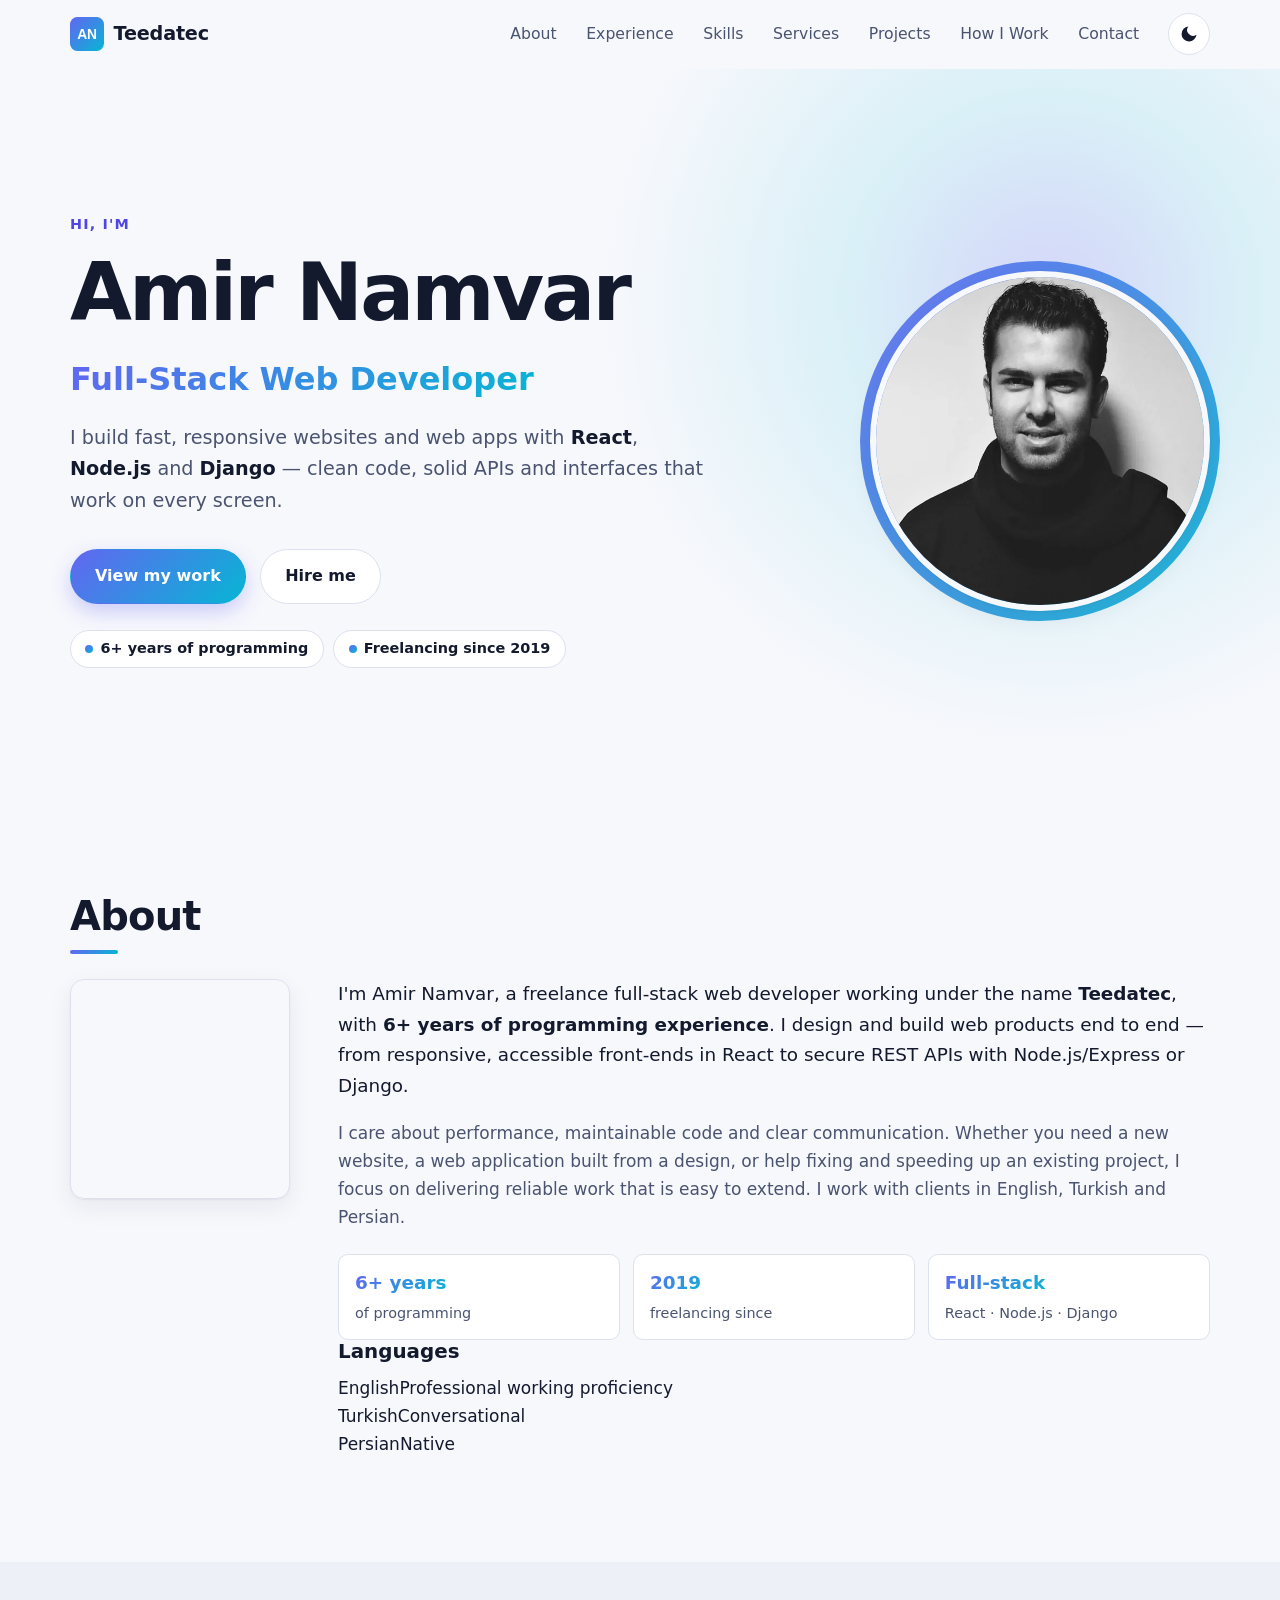
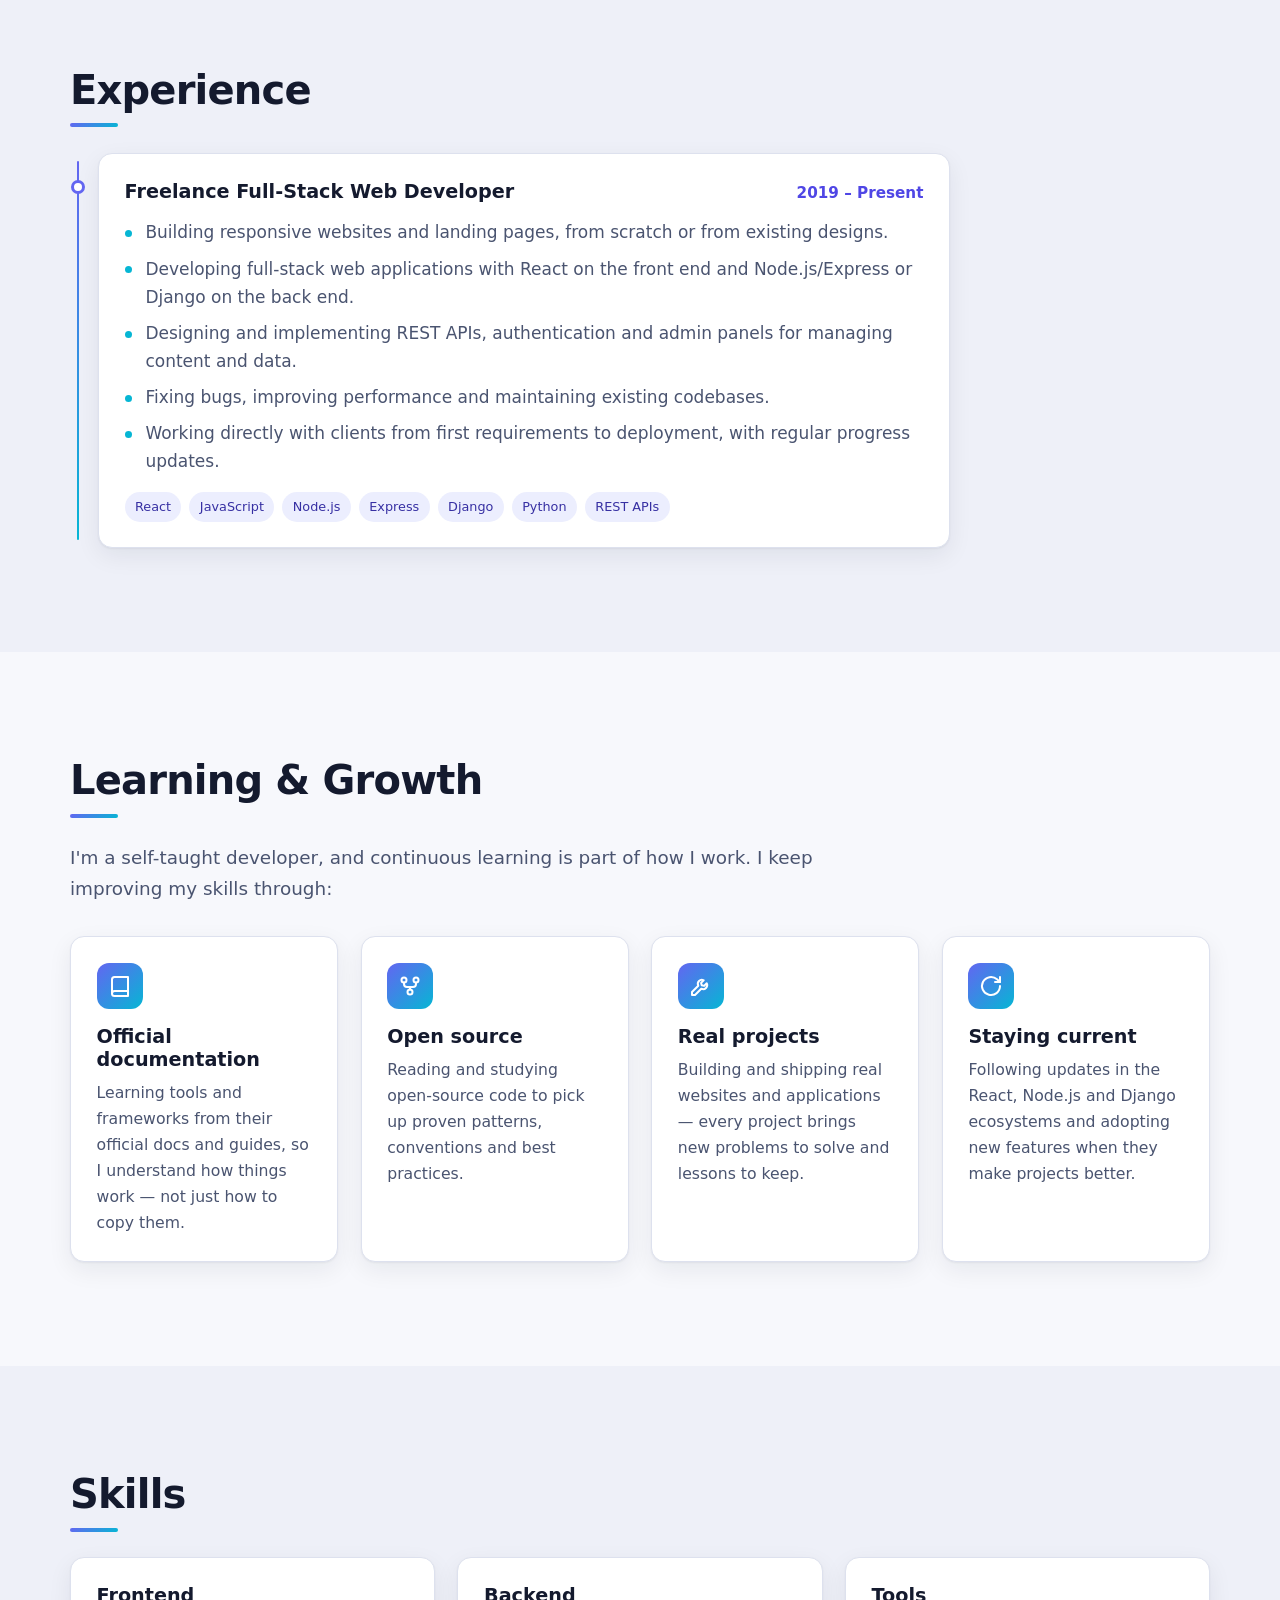
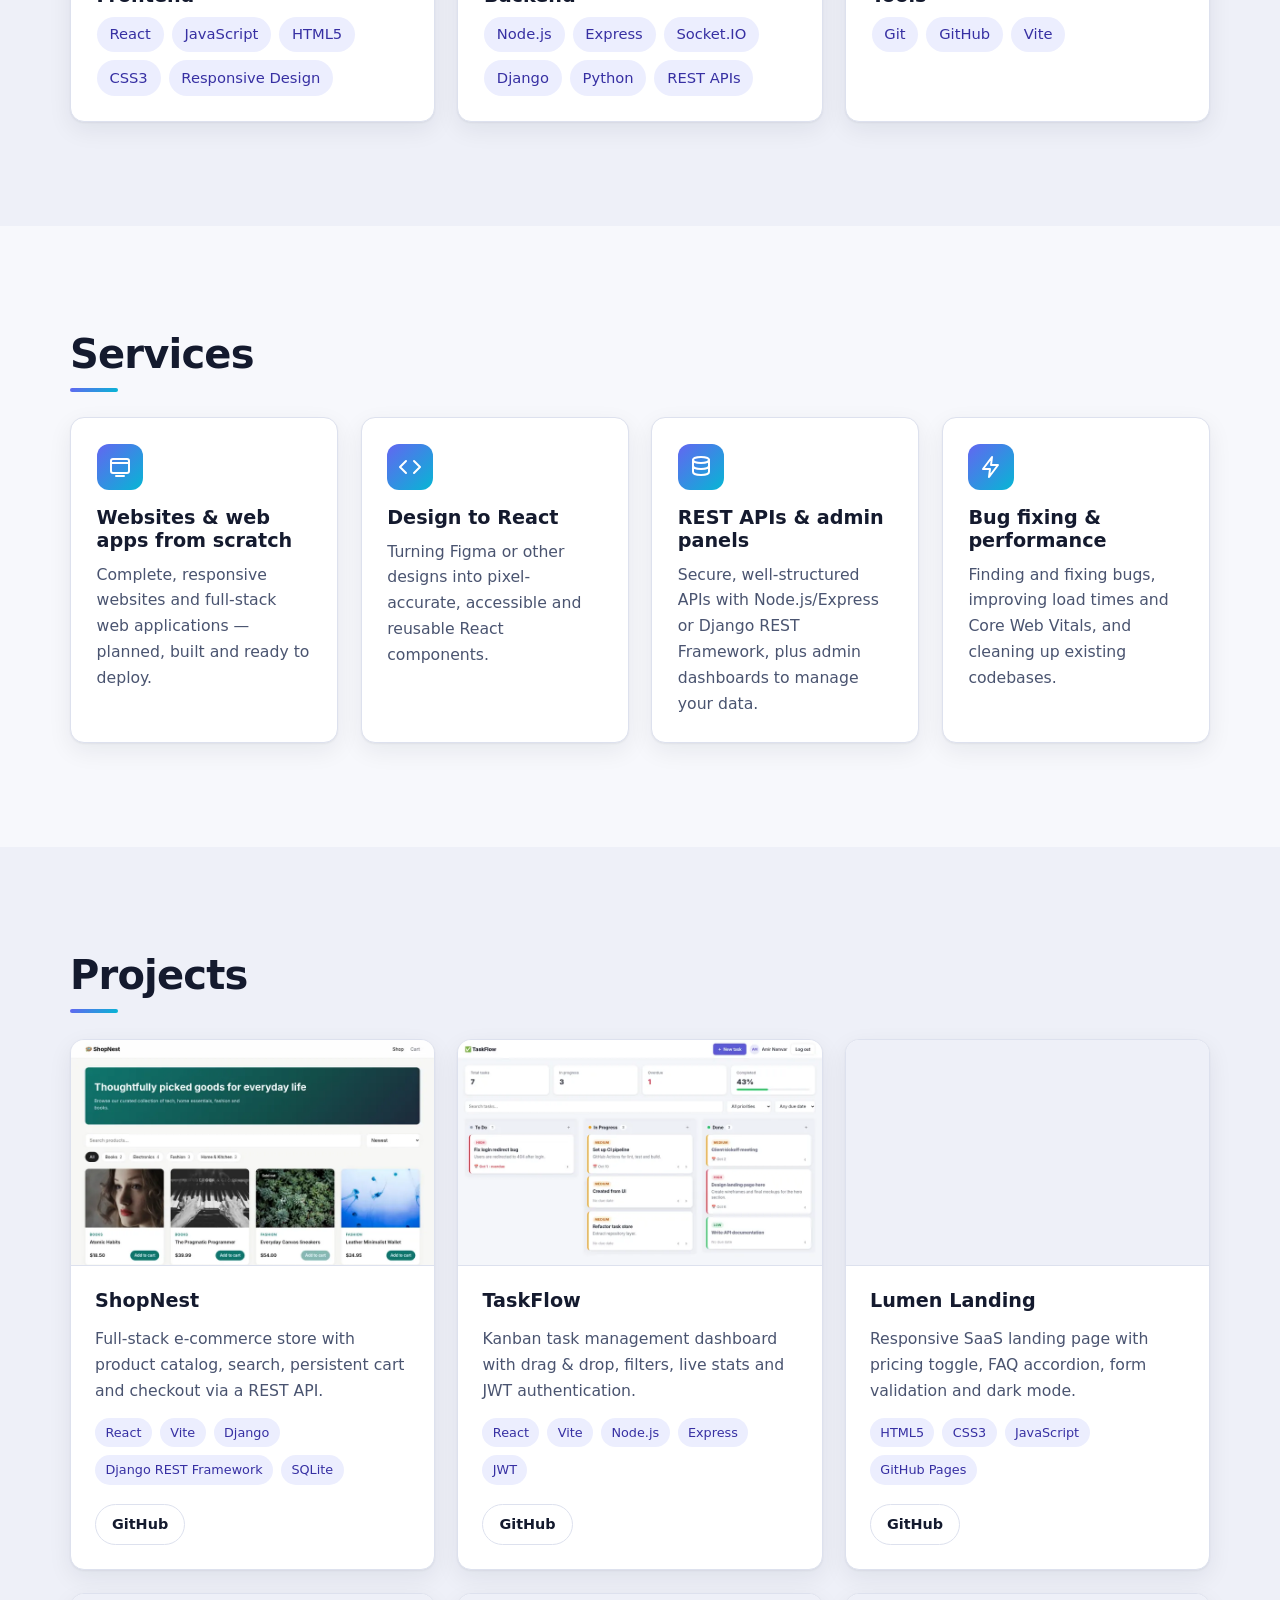
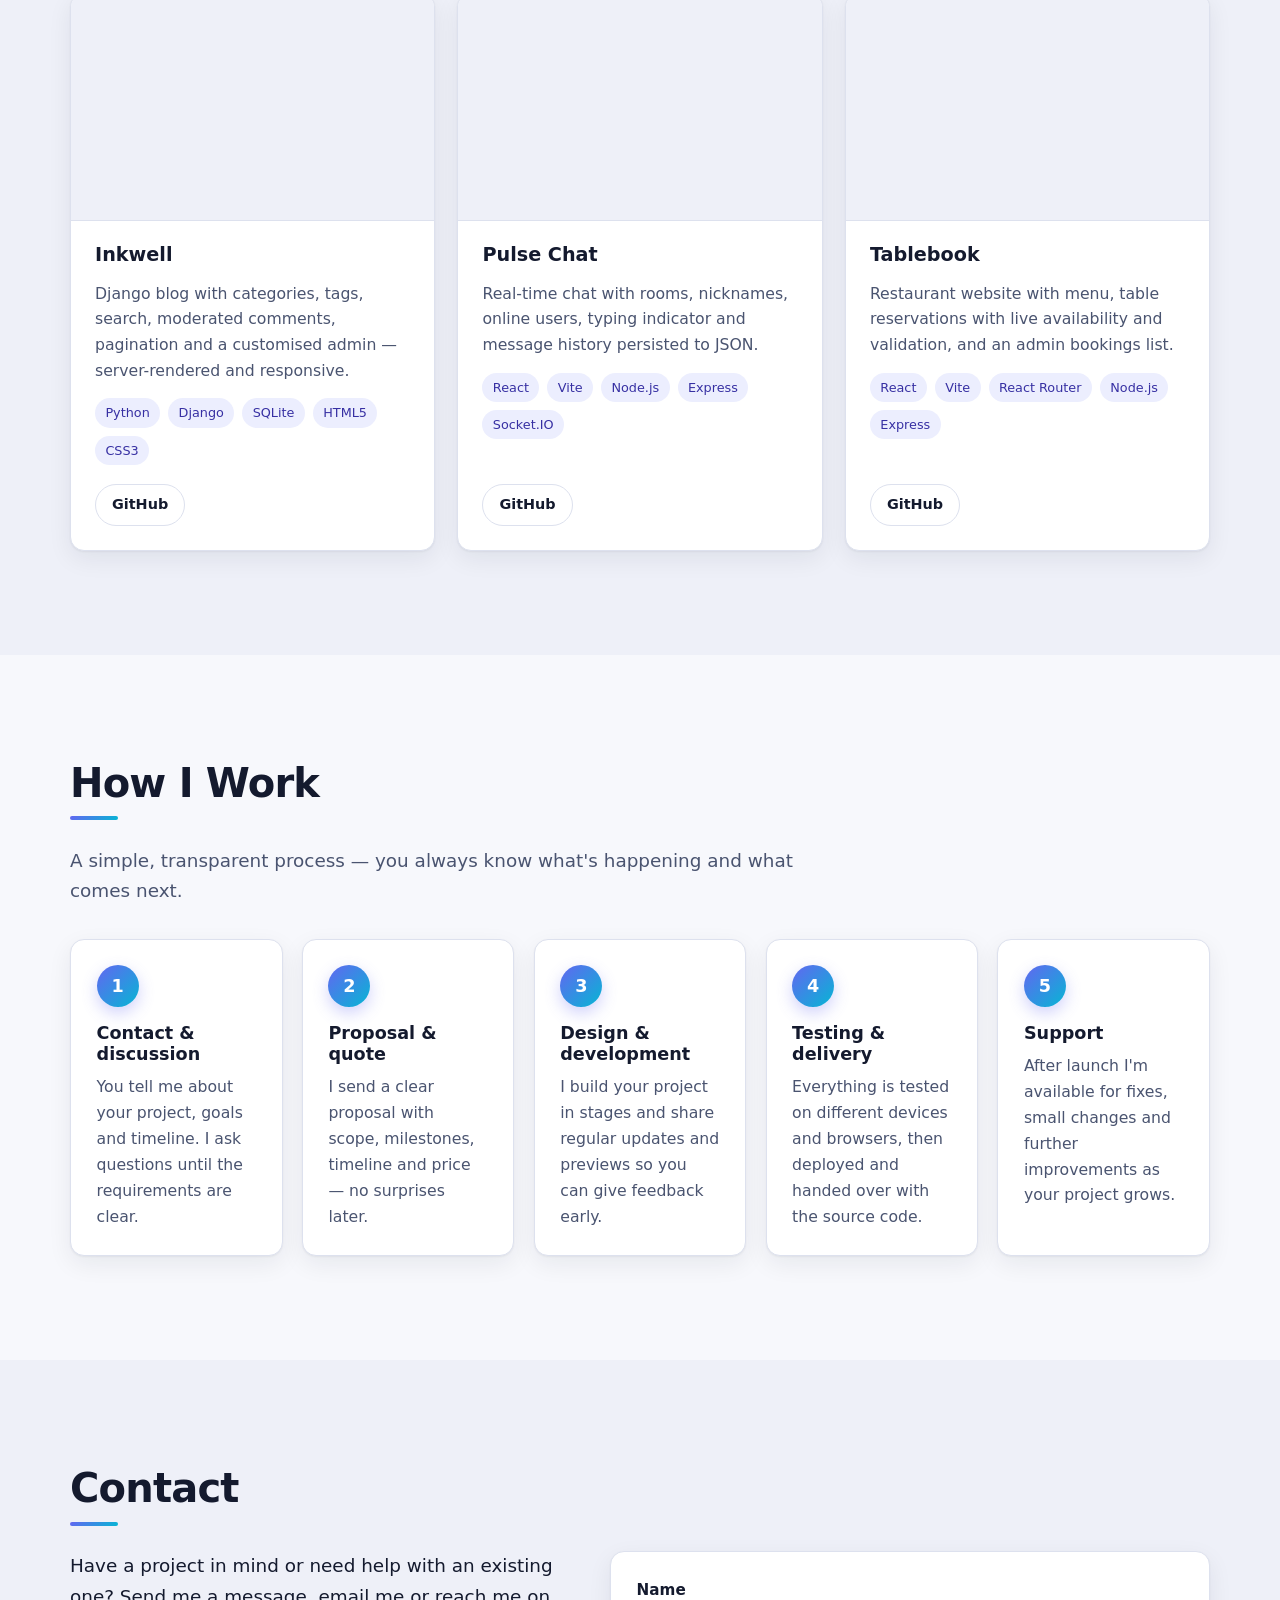
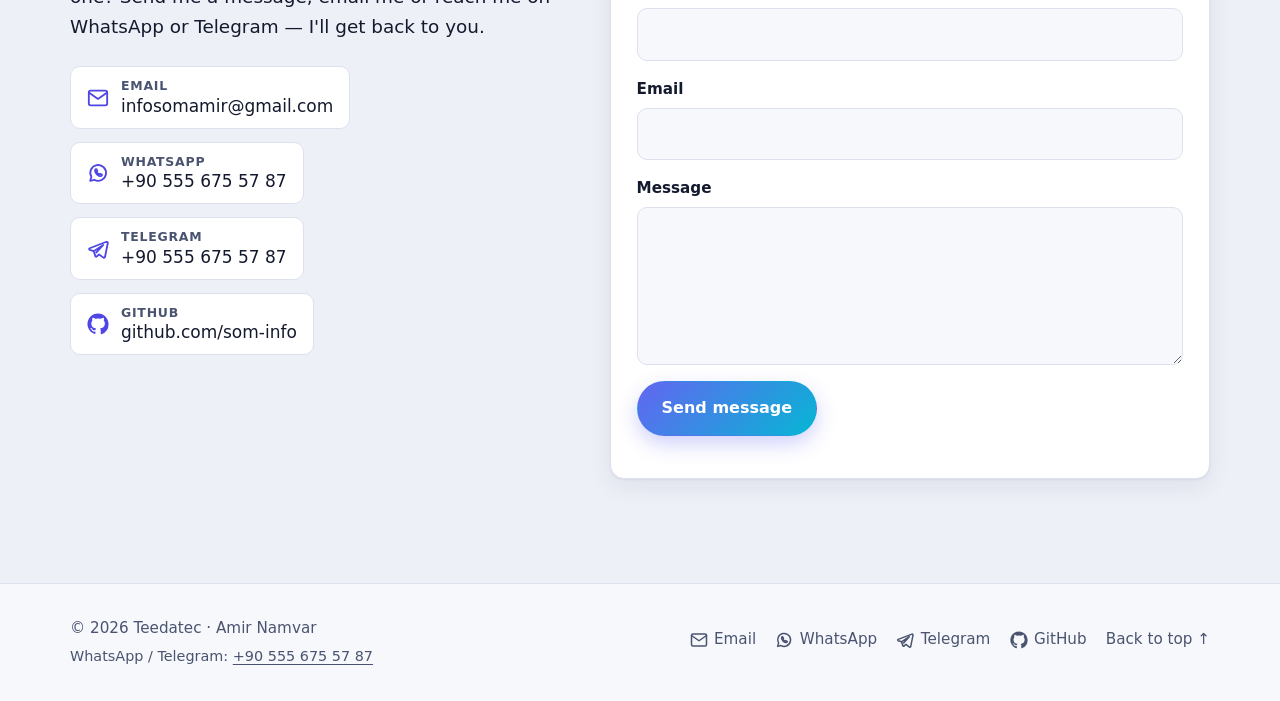
==== commit b28e5539: "Add spoken languages to portfolio About section" ====
--- a/index.html
+++ b/index.html
@@ -82,13 +82,32 @@
         "REST APIs",
         "Responsive Web Design"
       ],
+      "knowsLanguage": [
+        {
+          "@type": "Language",
+          "name": "English",
+          "alternateName": "en"
+        },
+        {
+          "@type": "Language",
+          "name": "Turkish",
+          "alternateName": "tr"
+        },
+        {
+          "@type": "Language",
+          "name": "Persian",
+          "alternateName": "fa"
+        }
+      ],
       "contactPoint": [
         {
           "@type": "ContactPoint",
           "contactType": "customer support",
           "email": "infosomamir@gmail.com",
           "availableLanguage": [
-            "English"
+            "English",
+            "Turkish",
+            "Persian"
           ]
         },
         {
@@ -290,12 +309,20 @@
           </figure>
           <div class="about-text">
             <p class="lead">I'm Amir Namvar, a freelance full-stack web developer working under the name <strong>Teedatec</strong>, with <strong>6+ years of programming experience</strong>. I design and build web products end to end — from responsive, accessible front-ends in React to secure REST APIs with Node.js/Express or Django.</p>
-            <p>I care about performance, maintainable code and clear communication. Whether you need a new website, a web application built from a design, or help fixing and speeding up an existing project, I focus on delivering reliable work that is easy to extend.</p>
+            <p>I care about performance, maintainable code and clear communication. Whether you need a new website, a web application built from a design, or help fixing and speeding up an existing project, I focus on delivering reliable work that is easy to extend. I work with clients in English, Turkish and Persian.</p>
             <ul class="about-facts">
               <li><strong>6+ years</strong><span>of programming</span></li>
               <li><strong>2019</strong><span>freelancing since</span></li>
               <li><strong>Full-stack</strong><span>React · Node.js · Django</span></li>
             </ul>
+            <div class="about-langs">
+              <h3 id="languages-title">Languages</h3>
+              <ul class="lang-list" aria-labelledby="languages-title">
+                <li><span class="lang-name">English</span><span class="lang-level">Professional working proficiency</span></li>
+                <li><span class="lang-name">Turkish</span><span class="lang-level">Conversational</span></li>
+                <li><span class="lang-name">Persian</span><span class="lang-level">Native</span></li>
+              </ul>
+            </div>
           </div>
         </div>
       </div>
--- a/css/styles.css
+++ b/css/styles.css
@@ -0,0 +1,328 @@
+/* ==========================================================================
+   Teedatec – Amir Namvar portfolio
+   ========================================================================== */
+:root {
+  --font: "Inter", system-ui, -apple-system, "Segoe UI", Roboto, "Helvetica Neue", Arial, sans-serif;
+  --radius: 14px;
+  --radius-sm: 10px;
+  --maxw: 1140px;
+  --accent: #6366f1;
+  --accent-2: #06b6d4;
+  --grad: linear-gradient(135deg, var(--accent), var(--accent-2));
+  --ease: cubic-bezier(.2, .7, .2, 1);
+}
+:root,
+[data-theme="light"] {
+  --bg: #f7f8fc;
+  --bg-alt: #eef0f8;
+  --surface: #ffffff;
+  --text: #141a2e;
+  --muted: #4a5470;
+  --border: #dde1ee;
+  --tag-bg: #eceefe;
+  --tag-text: #3730a3;
+  --shadow: 0 1px 2px rgba(20, 26, 46, .05), 0 8px 24px rgba(20, 26, 46, .07);
+  --header-bg: rgba(247, 248, 252, .82);
+  --accent-text: #4f46e5;
+  --error: #c62828;
+  --success: #1b7f4b;
+}
+[data-theme="dark"] {
+  --bg: #0b1020;
+  --bg-alt: #10162b;
+  --surface: #151c34;
+  --text: #e8ebf7;
+  --muted: #a6aec8;
+  --border: #263052;
+  --tag-bg: #222b4f;
+  --tag-text: #c7cbff;
+  --shadow: 0 1px 2px rgba(0, 0, 0, .3), 0 10px 30px rgba(0, 0, 0, .35);
+  --header-bg: rgba(11, 16, 32, .8);
+  --accent-text: #a5b4fc;
+  --error: #ff8a80;
+  --success: #6ee7a8;
+}
+
+*, *::before, *::after { box-sizing: border-box; }
+html { scroll-behavior: smooth; scroll-padding-top: 76px; -webkit-text-size-adjust: 100%; }
+body {
+  margin: 0; font-family: var(--font); font-size: 1.0625rem; line-height: 1.65;
+  color: var(--text); background: var(--bg);
+  transition: background-color .3s ease, color .3s ease;
+  -webkit-font-smoothing: antialiased;
+}
+img, svg { display: block; max-width: 100%; }
+img { height: auto; }
+a { color: var(--accent-text); text-decoration-thickness: 1px; text-underline-offset: 3px; }
+h1, h2, h3 { line-height: 1.2; margin: 0 0 .5em; }
+p { margin: 0 0 1em; }
+ul { margin: 0; padding: 0; list-style: none; }
+:focus-visible { outline: 3px solid var(--accent-2); outline-offset: 3px; border-radius: 6px; }
+
+.sr-only {
+  position: absolute !important; width: 1px; height: 1px; padding: 0; margin: -1px;
+  overflow: hidden; clip: rect(0 0 0 0); white-space: nowrap; border: 0;
+}
+.skip-link {
+  position: absolute; left: 1rem; top: -100px; z-index: 100;
+  background: var(--surface); color: var(--text); padding: .6rem 1rem; border-radius: var(--radius-sm);
+  box-shadow: var(--shadow); transition: top .2s;
+}
+.skip-link:focus { top: 1rem; }
+
+.container { width: min(100% - 2.5rem, var(--maxw)); margin-inline: auto; }
+.narrow { max-width: 760px; }
+
+/* ---------- Header ---------- */
+.site-header {
+  position: sticky; top: 0; z-index: 50;
+  background: var(--header-bg); backdrop-filter: saturate(160%) blur(12px); -webkit-backdrop-filter: saturate(160%) blur(12px);
+  border-bottom: 1px solid transparent; transition: border-color .3s, box-shadow .3s;
+}
+.site-header.scrolled { border-bottom-color: var(--border); box-shadow: 0 4px 20px rgba(0,0,0,.06); }
+.nav-wrap { display: flex; align-items: center; gap: 1rem; height: 68px; }
+.brand { display: inline-flex; align-items: center; gap: .6rem; font-weight: 800; font-size: 1.2rem; color: var(--text); text-decoration: none; letter-spacing: -.01em; }
+.brand-mark { width: 34px; height: 34px; }
+.nav { margin-left: auto; }
+.nav-menu { display: flex; gap: .25rem; }
+.nav-menu a {
+  display: block; padding: .5rem .8rem; border-radius: 8px; color: var(--muted);
+  text-decoration: none; font-weight: 500; font-size: .98rem; transition: color .2s, background-color .2s;
+}
+.nav-menu a:hover, .nav-menu a.active { color: var(--text); background: var(--bg-alt); }
+.nav-toggle { display: none; }
+
+.theme-toggle {
+  width: 42px; height: 42px; border-radius: 50%; display: grid; place-items: center; flex: none;
+  background: var(--surface); border: 1px solid var(--border); color: var(--text); cursor: pointer;
+  transition: transform .2s var(--ease), background-color .3s;
+}
+.theme-toggle:hover { transform: rotate(-15deg); }
+.theme-toggle svg { width: 20px; height: 20px; fill: none; stroke: currentColor; stroke-width: 2; stroke-linecap: round; }
+.theme-toggle .icon-moon { fill: currentColor; stroke: none; }
+[data-theme="dark"] .theme-toggle .icon-moon { display: none; }
+[data-theme="light"] .theme-toggle .icon-sun,
+:root:not([data-theme]) .theme-toggle .icon-sun { display: none; }
+
+/* ---------- Buttons ---------- */
+.btn {
+  display: inline-flex; align-items: center; justify-content: center; gap: .4rem;
+  padding: .85rem 1.5rem; border-radius: 999px; font: inherit; font-weight: 600; font-size: 1rem;
+  text-decoration: none; cursor: pointer; border: 1px solid transparent;
+  transition: transform .2s var(--ease), box-shadow .2s, background-color .2s, color .2s;
+}
+.btn:hover { transform: translateY(-2px); }
+.btn-primary { background: var(--grad); color: #fff; box-shadow: 0 8px 20px rgba(99, 102, 241, .3); }
+.btn-primary:hover { box-shadow: 0 12px 28px rgba(99, 102, 241, .4); }
+.btn-ghost { background: var(--surface); color: var(--text); border-color: var(--border); }
+.btn-ghost:hover { border-color: var(--accent); }
+.btn-small { padding: .5rem 1rem; font-size: .9rem; }
+.btn[disabled] { opacity: .65; cursor: progress; transform: none; }
+
+/* ---------- Hero ---------- */
+.hero { position: relative; overflow: hidden; padding: clamp(4.5rem, 12vw, 9rem) 0 clamp(4rem, 10vw, 7.5rem); }
+.hero-inner { position: relative; z-index: 1; }
+.hero-glow {
+  position: absolute; top: -220px; right: -220px; width: min(900px, 120vw); aspect-ratio: 1; z-index: 0; pointer-events: none;
+  background: radial-gradient(closest-side, rgba(99,102,241,.24), rgba(6,182,212,.12) 45%, transparent 100%);
+}
+.eyebrow { color: var(--accent-text); font-weight: 600; letter-spacing: .08em; text-transform: uppercase; font-size: .9rem; margin-bottom: .5rem; }
+.hero h1 { font-size: clamp(2.6rem, 8vw, 5rem); font-weight: 800; letter-spacing: -.035em; margin-bottom: .15em; }
+.hero-title {
+  font-size: clamp(1.35rem, 3.5vw, 2rem); font-weight: 700; margin-bottom: 1rem;
+  background: var(--grad); -webkit-background-clip: text; background-clip: text; color: transparent;
+  width: fit-content;
+}
+.hero-tagline { max-width: 640px; color: var(--muted); font-size: clamp(1.05rem, 2vw, 1.2rem); margin-bottom: 2rem; }
+.hero-tagline strong { color: var(--text); }
+.hero-cta { display: flex; flex-wrap: wrap; gap: .9rem; }
+
+/* ---------- Sections ---------- */
+.section { padding: clamp(4rem, 9vw, 6.5rem) 0; }
+.section.alt { background: var(--bg-alt); }
+.section-title { font-size: clamp(1.8rem, 4vw, 2.5rem); font-weight: 800; letter-spacing: -.02em; margin-bottom: 1.6rem; }
+.section-title::after { content: ""; display: block; width: 48px; height: 4px; margin-top: .6rem; border-radius: 4px; background: var(--grad); }
+.lead { font-size: 1.15rem; }
+#about p:not(.lead) { color: var(--muted); }
+
+.grid { display: grid; gap: 1.4rem; }
+.grid-3 { grid-template-columns: repeat(auto-fit, minmax(min(100%, 290px), 1fr)); }
+.grid-4 { grid-template-columns: repeat(auto-fit, minmax(min(100%, 240px), 1fr)); }
+
+.card {
+  background: var(--surface); border: 1px solid var(--border); border-radius: var(--radius);
+  padding: 1.6rem; box-shadow: var(--shadow); transition: transform .25s var(--ease), border-color .25s, background-color .3s;
+}
+.card:hover { transform: translateY(-4px); border-color: color-mix(in srgb, var(--accent) 45%, var(--border)); }
+.card h3 { font-size: 1.2rem; }
+
+.tags { display: flex; flex-wrap: wrap; gap: .5rem; }
+.tags li { background: var(--tag-bg); color: var(--tag-text); padding: .35rem .8rem; border-radius: 999px; font-size: .92rem; font-weight: 500; }
+.tags.small li { font-size: .8rem; padding: .25rem .65rem; }
+
+.service-icon { width: 46px; height: 46px; border-radius: 12px; display: grid; place-items: center; background: var(--grad); margin-bottom: 1rem; }
+.service-icon svg { width: 24px; height: 24px; fill: none; stroke: #fff; stroke-width: 2; stroke-linecap: round; stroke-linejoin: round; }
+.service p { color: var(--muted); margin: 0; font-size: .98rem; }
+
+/* ---------- Projects ---------- */
+.project { padding: 0; overflow: hidden; display: flex; flex-direction: column; }
+.project picture { display: block; aspect-ratio: 16 / 10; overflow: hidden; border-bottom: 1px solid var(--border); background: var(--bg-alt); }
+.project img { width: 100%; height: 100%; object-fit: cover; object-position: top; transition: transform .5s var(--ease); }
+.project:hover img { transform: scale(1.04); }
+.project-body { padding: 1.4rem 1.5rem 1.5rem; display: flex; flex-direction: column; gap: .9rem; flex: 1; }
+.project-body h3 { margin: 0; }
+.project-body p { color: var(--muted); margin: 0; font-size: .98rem; }
+.project-links { display: flex; flex-wrap: wrap; gap: .6rem; margin-top: auto; padding-top: .3rem; }
+
+/* ---------- Contact ---------- */
+.contact-grid { display: grid; grid-template-columns: 1fr 1.2fr; gap: 2.5rem; align-items: start; }
+.contact-links { display: grid; gap: .8rem; margin-top: 1.5rem; }
+.contact-links a {
+  display: inline-flex; align-items: center; gap: .75rem; color: var(--text); text-decoration: none; font-weight: 500;
+  padding: .7rem 1rem; border-radius: var(--radius-sm); border: 1px solid var(--border); background: var(--surface);
+  transition: border-color .2s, transform .2s var(--ease); word-break: break-word;
+}
+.contact-links a:hover { border-color: var(--accent); transform: translateX(3px); }
+.contact-links svg { width: 22px; height: 22px; flex: none; fill: none; stroke: var(--accent-text); stroke-width: 2; stroke-linecap: round; stroke-linejoin: round; }
+.contact-links svg.fill { fill: var(--accent-text); stroke: none; }
+
+.contact-form { display: grid; gap: 1rem; }
+.contact-form:hover { transform: none; }
+.field { display: grid; gap: .35rem; }
+.field label { font-weight: 600; font-size: .95rem; }
+.field input, .field textarea {
+  width: 100%; font: inherit; font-size: 1rem; color: var(--text); background: var(--bg);
+  border: 1px solid var(--border); border-radius: var(--radius-sm); padding: .75rem .9rem;
+  transition: border-color .2s, box-shadow .2s;
+}
+.field textarea { resize: vertical; min-height: 130px; }
+.field input:focus, .field textarea:focus { outline: none; border-color: var(--accent); box-shadow: 0 0 0 3px rgba(99, 102, 241, .25); }
+.field [aria-invalid="true"] { border-color: var(--error); }
+.error { color: var(--error); font-size: .85rem; margin: 0; min-height: 0; }
+.error:empty { display: none; }
+.hp { position: absolute; left: -9999px; width: 1px; height: 1px; opacity: 0; }
+.form-status { margin: 0; font-weight: 500; }
+.form-status.ok { color: var(--success); }
+.form-status.err { color: var(--error); }
+.contact-form .btn { justify-self: start; }
+
+/* ---------- Hero photo ---------- */
+.hero-inner { display: grid; grid-template-columns: minmax(0, 1fr) auto; align-items: center; gap: clamp(2rem, 5vw, 4rem); }
+.hero-photo { margin: 0; position: relative; width: clamp(220px, 28vw, 340px); aspect-ratio: 1; }
+.hero-photo::before {
+  content: ""; position: absolute; inset: -10px; border-radius: 50%; background: var(--grad); opacity: .9; z-index: 0;
+}
+.hero-photo picture, .hero-photo img { position: relative; z-index: 1; display: block; width: 100%; height: 100%; border-radius: 50%; object-fit: cover; }
+.hero-photo img { border: 6px solid var(--bg); box-shadow: var(--shadow); }
+.hero-badges { display: flex; flex-wrap: wrap; gap: .6rem; margin-top: 1.6rem; }
+.hero-badges li {
+  font-size: .9rem; font-weight: 600; color: var(--text); background: var(--surface); border: 1px solid var(--border);
+  padding: .4rem .9rem; border-radius: 999px; display: inline-flex; align-items: center; gap: .45rem;
+}
+.hero-badges li::before { content: ""; width: 8px; height: 8px; border-radius: 50%; background: var(--grad); }
+
+/* ---------- About ---------- */
+.about-grid { display: grid; grid-template-columns: 220px minmax(0, 1fr); gap: clamp(1.5rem, 4vw, 3rem); align-items: start; }
+.about-photo { margin: 0; }
+.about-photo img { width: 220px; height: 220px; object-fit: cover; border-radius: var(--radius); border: 1px solid var(--border); box-shadow: var(--shadow); }
+.about-text p:not(.lead) { color: var(--muted); }
+.about-facts { display: grid; grid-template-columns: repeat(auto-fit, minmax(150px, 1fr)); gap: .8rem; margin-top: 1.4rem; }
+.about-facts li { background: var(--surface); border: 1px solid var(--border); border-radius: var(--radius-sm); padding: .8rem 1rem; }
+.about-facts strong { display: block; font-size: 1.15rem; background: var(--grad); -webkit-background-clip: text; background-clip: text; color: transparent; width: fit-content; }
+.about-facts span { color: var(--muted); font-size: .9rem; }
+
+/* ---------- Experience timeline ---------- */
+.timeline { list-style: none; margin: 0; padding: 0 0 0 1.75rem; position: relative; max-width: 880px; }
+.timeline::before { content: ""; position: absolute; left: 7px; top: .5rem; bottom: .5rem; width: 2px; background: linear-gradient(var(--accent), var(--accent-2)); border-radius: 2px; }
+.timeline-item { position: relative; }
+.timeline-dot { position: absolute; left: calc(-1.75rem + 1px); top: 1.7rem; width: 14px; height: 14px; border-radius: 50%; background: var(--surface); border: 3px solid var(--accent); }
+.timeline-card:hover { transform: none; }
+.timeline-head { display: flex; flex-wrap: wrap; justify-content: space-between; align-items: baseline; gap: .3rem 1rem; margin-bottom: .8rem; }
+.timeline-head h3 { margin: 0; }
+.timeline-period { margin: 0; font-weight: 600; font-size: .95rem; color: var(--accent-text); }
+.timeline-list { list-style: none; padding: 0; margin: 0 0 1.1rem; display: grid; gap: .5rem; }
+.timeline-list li { position: relative; padding-left: 1.3rem; color: var(--muted); }
+.timeline-list li::before { content: ""; position: absolute; left: 0; top: .7em; width: 7px; height: 7px; border-radius: 50%; background: var(--accent-2); }
+
+/* ---------- Learning & How I work ---------- */
+.section-lead { max-width: 760px; color: var(--muted); margin-bottom: 2rem; }
+.learn p, .step p { color: var(--muted); margin: 0; font-size: .98rem; }
+.steps { list-style: none; margin: 0; padding: 0; display: grid; gap: 1.2rem; grid-template-columns: repeat(auto-fit, minmax(min(100%, 200px), 1fr)); counter-reset: step; }
+.step { position: relative; }
+.step-num {
+  display: grid; place-items: center; width: 42px; height: 42px; border-radius: 50%; margin-bottom: 1rem;
+  background: var(--grad); color: #fff; font-weight: 800; font-size: 1.1rem; box-shadow: 0 6px 16px rgba(99, 102, 241, .3);
+}
+.step h3 { font-size: 1.1rem; }
+
+/* ---------- Contact link labels ---------- */
+.cl-text { display: grid; line-height: 1.3; }
+.cl-label { font-size: .78rem; font-weight: 600; text-transform: uppercase; letter-spacing: .06em; color: var(--muted); }
+
+/* ---------- Footer ---------- */
+.site-footer { border-top: 1px solid var(--border); padding: 2rem 0; color: var(--muted); font-size: .95rem; }
+.footer-inner { display: flex; flex-wrap: wrap; align-items: center; justify-content: space-between; gap: 1rem; }
+.footer-inner p { margin: 0; }
+.footer-links { display: flex; flex-wrap: wrap; gap: 1.2rem; }
+.footer-links a { color: var(--muted); text-decoration: none; display: inline-flex; align-items: center; gap: .4rem; }
+.footer-links svg { width: 18px; height: 18px; flex: none; fill: none; stroke: currentColor; stroke-width: 2; stroke-linecap: round; stroke-linejoin: round; }
+.footer-links svg.fill { fill: currentColor; stroke: none; }
+.footer-brand p { margin: 0; }
+.footer-phone { font-size: .9rem; margin-top: .25rem !important; }
+.footer-phone a { color: var(--muted); }
+.footer-phone a:hover { color: var(--text); }
+.footer-links a:hover { color: var(--text); }
+
+/* ---------- Reveal animation ---------- */
+.js .reveal { opacity: 0; transform: translateY(24px); transition: opacity .7s var(--ease), transform .7s var(--ease); }
+.js .reveal.visible { opacity: 1; transform: none; }
+
+/* ---------- 404 ---------- */
+.page-404 { min-height: calc(100vh - 68px - 90px); display: grid; place-items: center; text-align: center; padding: 3rem 0; }
+.page-404 .code { font-size: clamp(5rem, 20vw, 9rem); font-weight: 800; line-height: 1; margin: 0; background: var(--grad); -webkit-background-clip: text; background-clip: text; color: transparent; }
+
+/* ---------- Responsive ---------- */
+@media (max-width: 820px) {
+  .contact-grid { grid-template-columns: 1fr; }
+}
+@media (max-width: 980px) {
+  .nav { order: 3; margin-left: 0; }
+  .theme-toggle { margin-left: auto; }
+  .nav-toggle {
+    display: grid; gap: 5px; place-content: center; width: 42px; height: 42px; border-radius: 10px;
+    background: var(--surface); border: 1px solid var(--border); cursor: pointer; padding: 0;
+  }
+  .nav-toggle .bar { display: block; width: 20px; height: 2px; background: var(--text); border-radius: 2px; transition: transform .3s var(--ease), opacity .2s; }
+  .nav-toggle[aria-expanded="true"] .bar:nth-child(1) { transform: translateY(7px) rotate(45deg); }
+  .nav-toggle[aria-expanded="true"] .bar:nth-child(2) { opacity: 0; }
+  .nav-toggle[aria-expanded="true"] .bar:nth-child(3) { transform: translateY(-7px) rotate(-45deg); }
+  .nav-menu {
+    position: fixed; top: 68px; left: 0; right: 0; flex-direction: column; gap: .25rem;
+    padding: 1rem 1.25rem 1.5rem; background: var(--bg); border-bottom: 1px solid var(--border);
+    box-shadow: 0 16px 30px rgba(0,0,0,.12);
+    transform: translateY(-8px); opacity: 0; visibility: hidden;
+    transition: transform .25s var(--ease), opacity .25s, visibility .25s;
+  }
+  .nav-menu.open { transform: none; opacity: 1; visibility: visible; }
+  .nav-menu a { padding: .8rem 1rem; font-size: 1.05rem; }
+}
+@media (max-width: 760px) {
+  .hero-inner { grid-template-columns: 1fr; }
+  .hero-photo { order: -1; width: 180px; margin-bottom: .5rem; }
+  .hero-photo::before { inset: -7px; }
+  .hero-photo img { border-width: 4px; }
+  .about-grid { grid-template-columns: 1fr; }
+  .about-photo img { width: 160px; height: 160px; }
+}
+@media (max-width: 480px) {
+  .hero-cta .btn { flex: 1 1 100%; }
+  .card { padding: 1.3rem; }
+  .project { padding: 0; }
+  .contact-form .btn { justify-self: stretch; }
+}
+
+@media (prefers-reduced-motion: reduce) {
+  html { scroll-behavior: auto; }
+  *, *::before, *::after { animation-duration: .01ms !important; transition-duration: .01ms !important; }
+  .js .reveal { opacity: 1; transform: none; }
+}
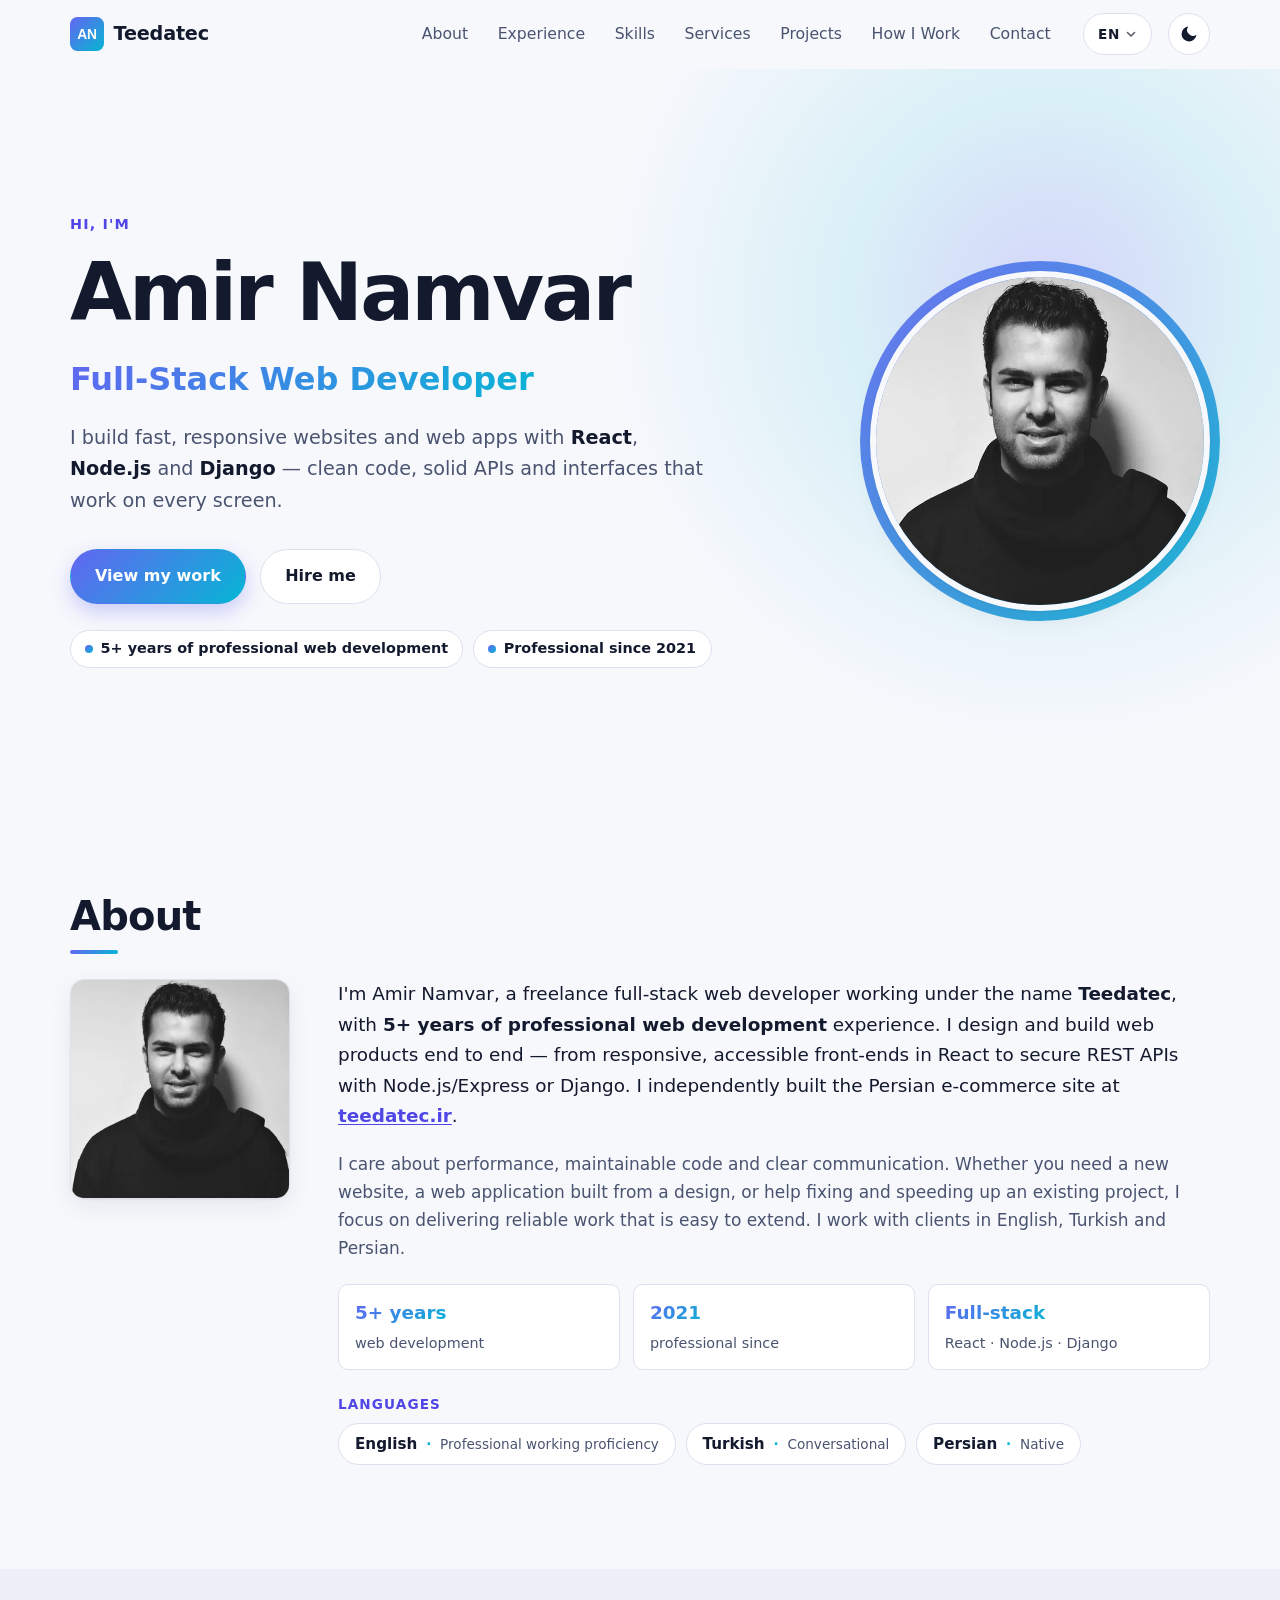
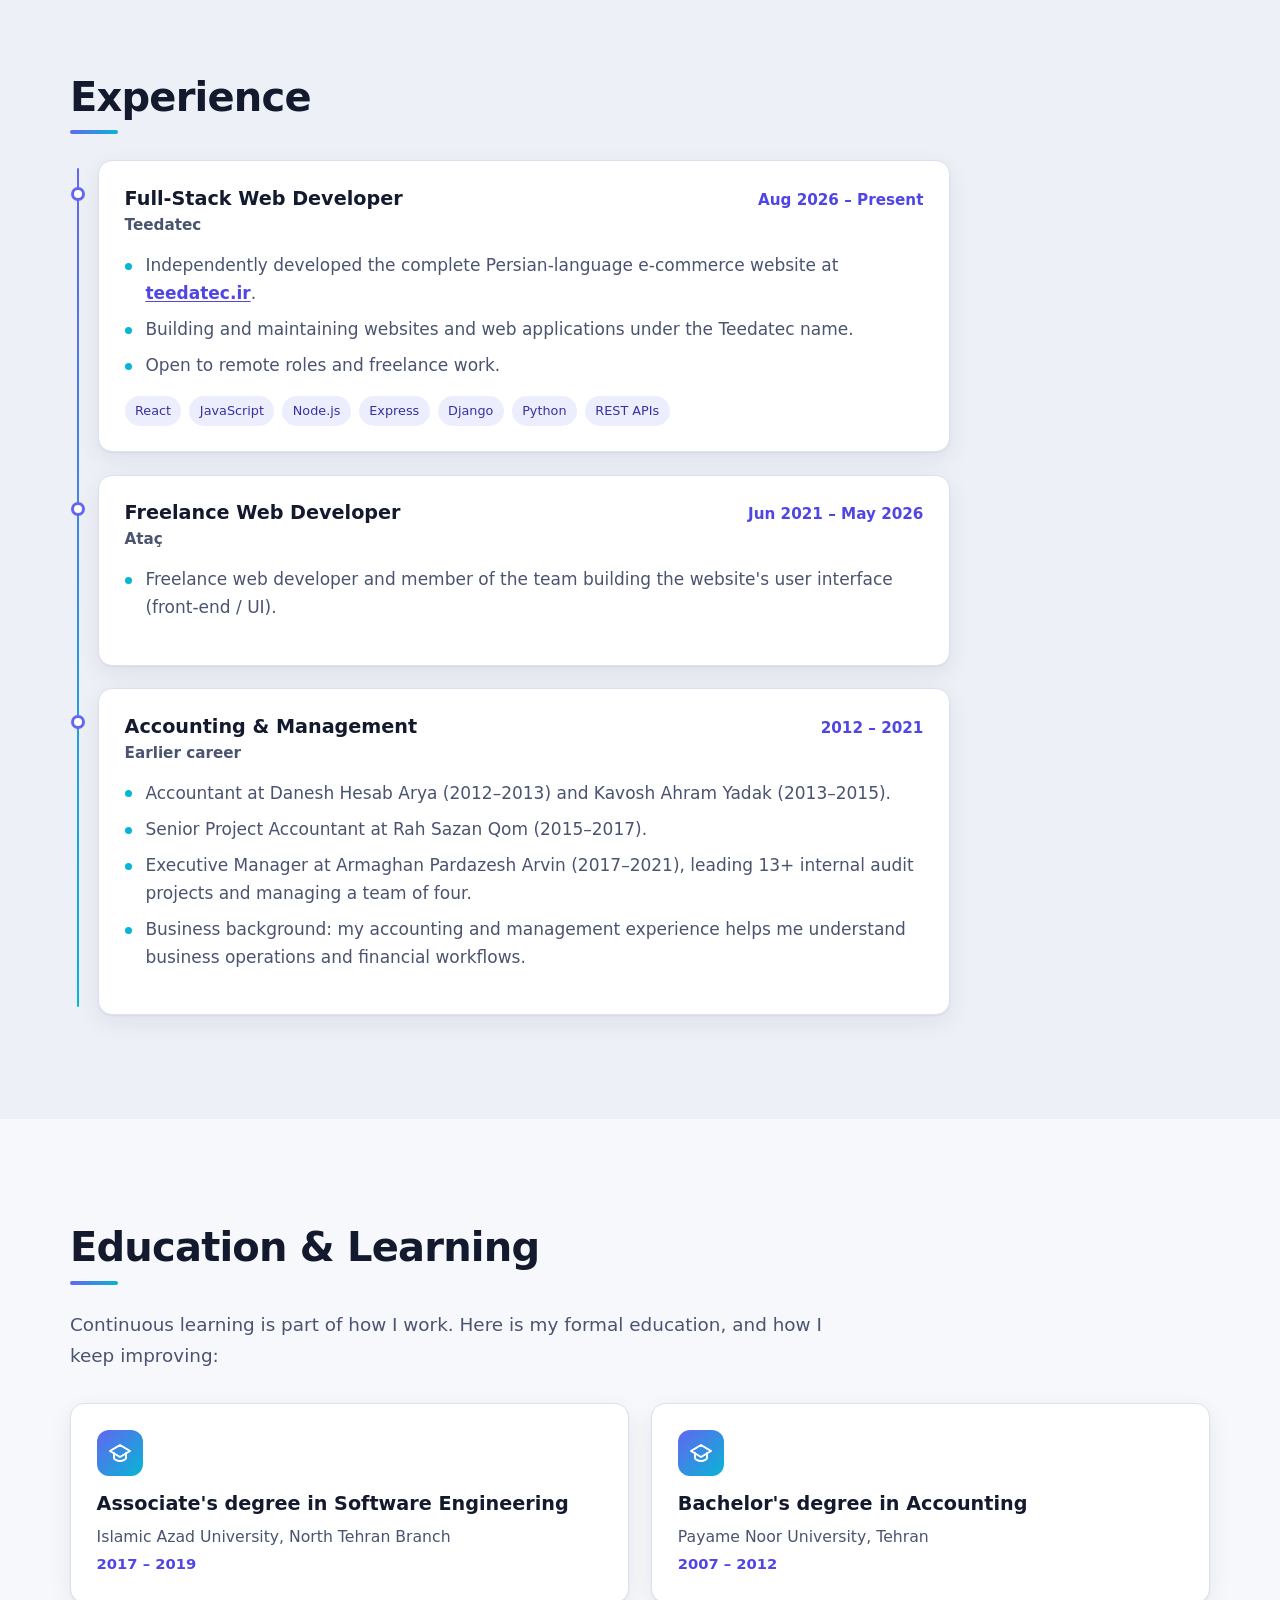
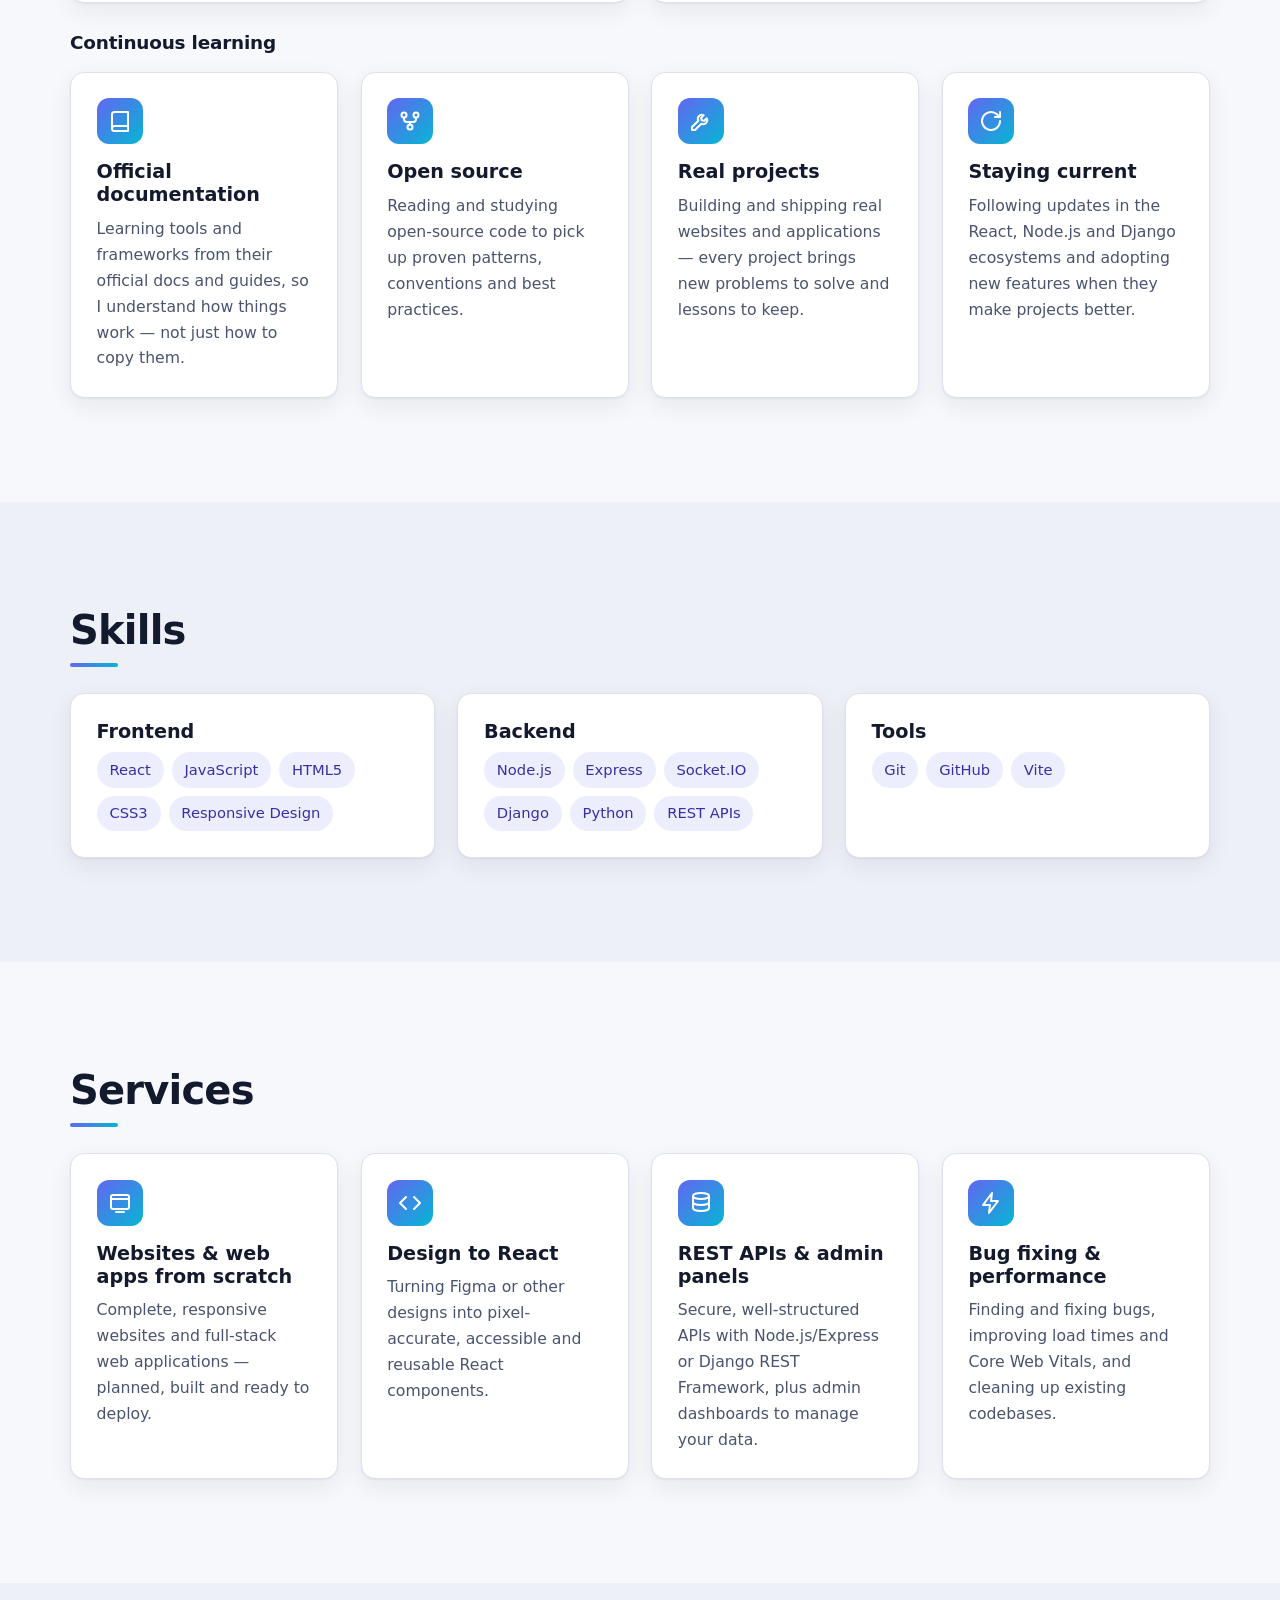
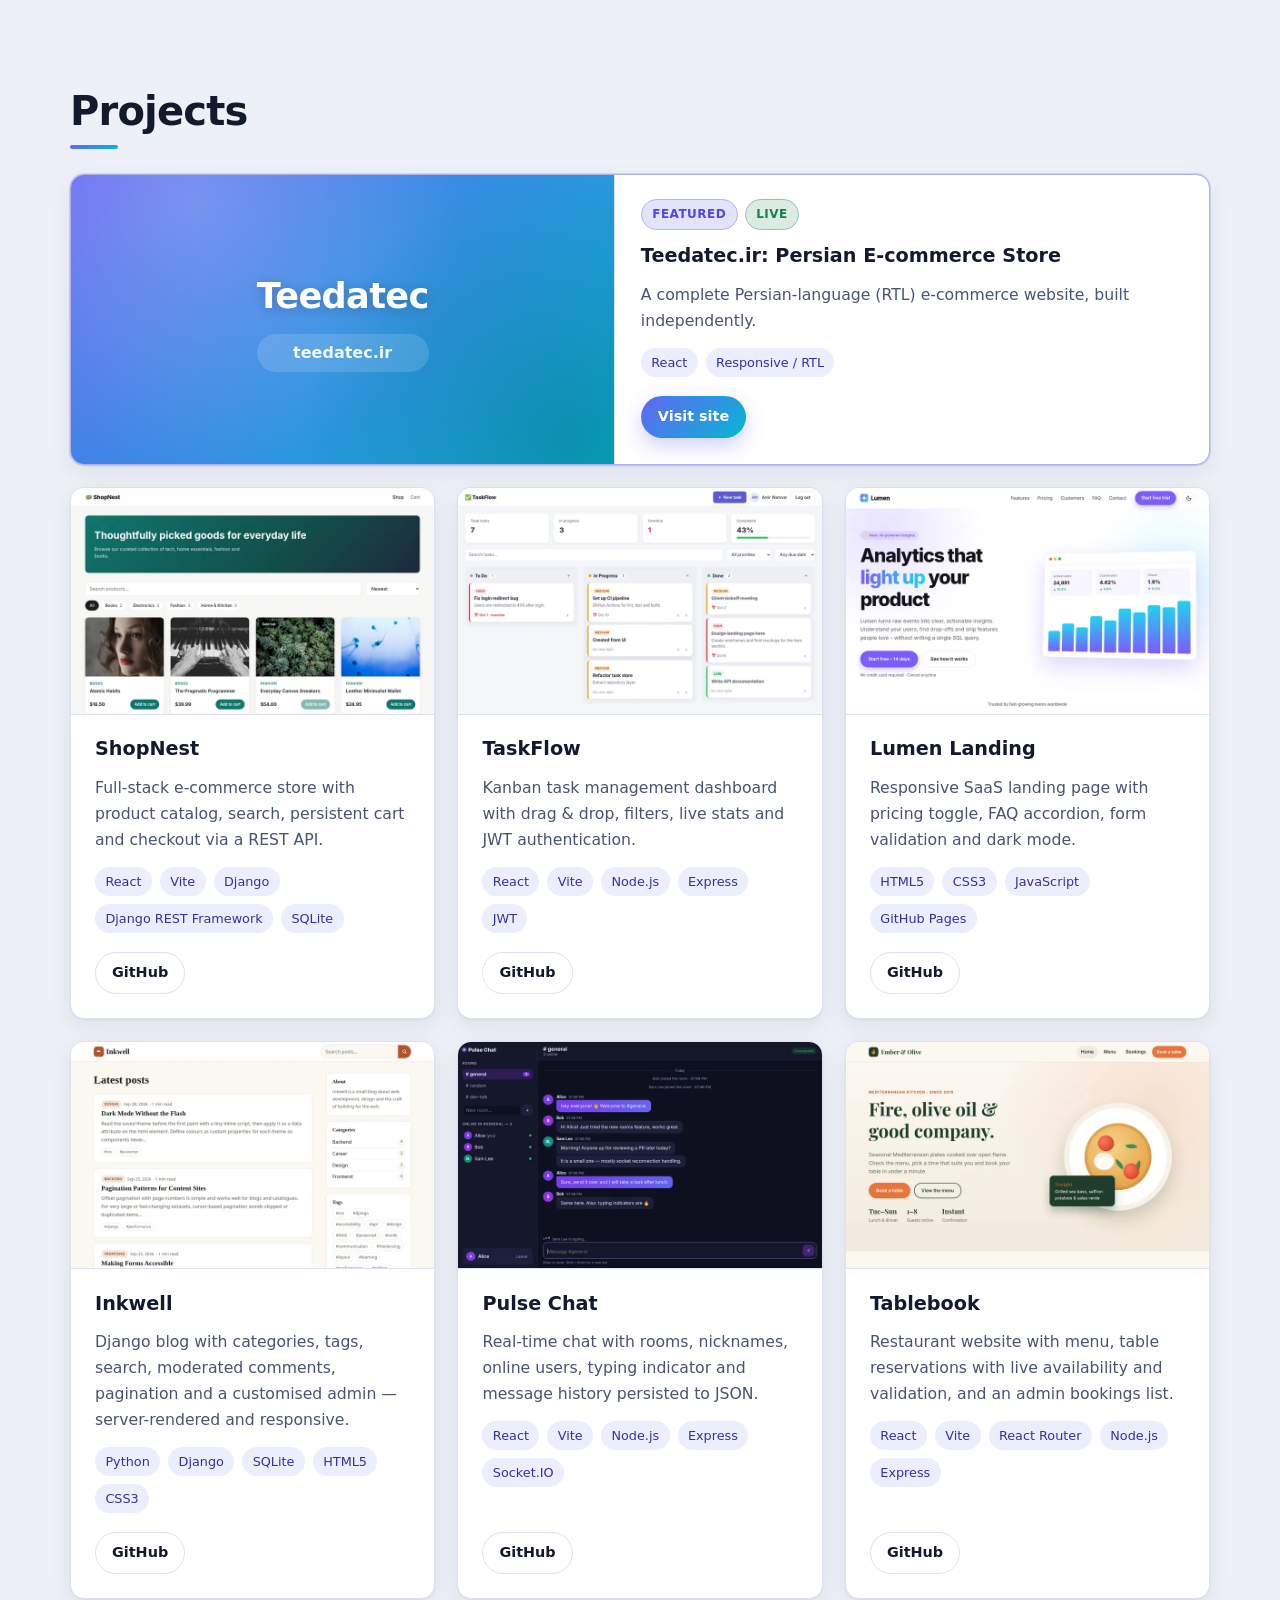
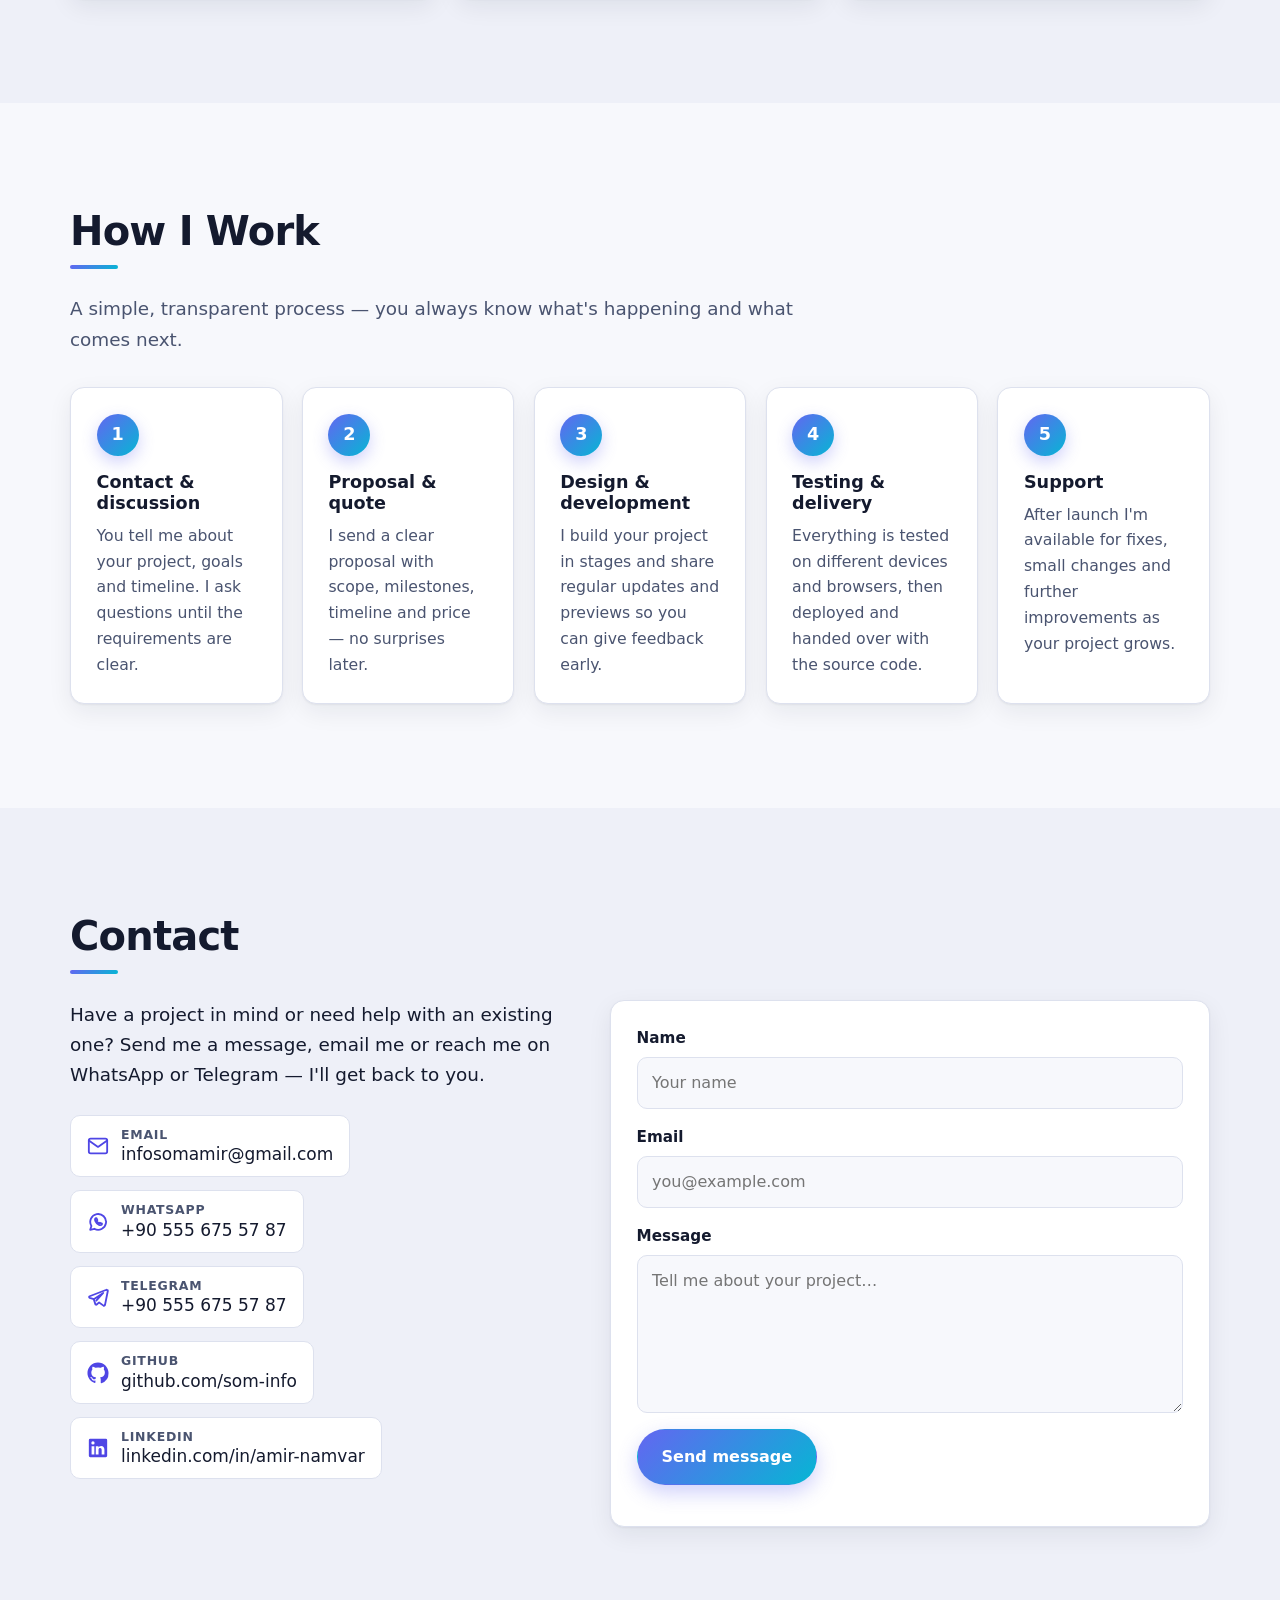
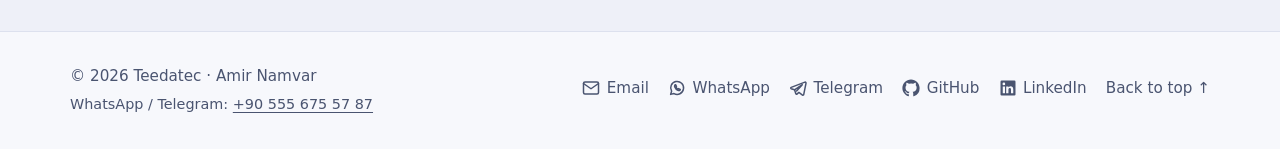
==== commit 7f8f2a36: "Align portfolio content with LinkedIn profile" ====
--- a/index.html
+++ b/index.html
@@ -4,10 +4,14 @@
   <meta charset="utf-8">
   <meta name="viewport" content="width=device-width, initial-scale=1">
   <title>Amir Namvar – Full-Stack Web Developer | Teedatec</title>
-  <meta name="description" content="Amir Namvar (Teedatec) is a freelance full-stack web developer with 6+ years of programming experience, building fast, responsive websites, web apps and APIs with React, Node.js and Django.">
+  <meta name="description" content="Amir Namvar (Teedatec) is a freelance full-stack web developer with 5+ years of professional web development experience. Creator of teedatec.ir — building fast, responsive websites, web apps and APIs with React, Node.js and Django.">
   <meta name="author" content="Amir Namvar">
   <meta name="robots" content="index, follow">
   <link rel="canonical" href="https://teedatec.com/">
+  <link rel="alternate" hreflang="en" href="https://teedatec.com/">
+  <link rel="alternate" hreflang="tr" href="https://teedatec.com/?lang=tr">
+  <link rel="alternate" hreflang="fa" href="https://teedatec.com/?lang=fa">
+  <link rel="alternate" hreflang="x-default" href="https://teedatec.com/">
   <meta name="theme-color" content="#0b1020" media="(prefers-color-scheme: dark)">
   <meta name="theme-color" content="#f7f8fc" media="(prefers-color-scheme: light)">
   <meta name="color-scheme" content="light dark">
@@ -16,7 +20,7 @@
   <meta property="og:type" content="website">
   <meta property="og:site_name" content="Teedatec">
   <meta property="og:title" content="Amir Namvar – Full-Stack Web Developer">
-  <meta property="og:description" content="Freelance full-stack web developer with 6+ years of programming experience. Fast, responsive websites, web apps and APIs built with React, Node.js and Django.">
+  <meta property="og:description" content="Freelance full-stack web developer (Teedatec) with 5+ years of professional web development experience. Creator of teedatec.ir — React, Node.js and Django.">
   <meta property="og:url" content="https://teedatec.com/">
   <meta property="og:image" content="https://teedatec.com/assets/img/og-image.png">
   <meta property="og:image:width" content="1200">
@@ -26,7 +30,7 @@
   <!-- Twitter -->
   <meta name="twitter:card" content="summary_large_image">
   <meta name="twitter:title" content="Amir Namvar – Full-Stack Web Developer">
-  <meta name="twitter:description" content="Freelance full-stack web developer with 6+ years of programming experience. Websites, web apps and APIs with React, Node.js and Django.">
+  <meta name="twitter:description" content="Freelance full-stack web developer (Teedatec) with 5+ years of professional web development experience. Creator of teedatec.ir — React, Node.js and Django.">
   <meta name="twitter:image" content="https://teedatec.com/assets/img/og-image.png">
 
   <link rel="icon" href="favicon.svg" type="image/svg+xml">
@@ -42,6 +46,37 @@
       } catch (e) { document.documentElement.setAttribute('data-theme', 'light'); }
     })();
   </script>
+
+  <!-- Apply saved / preferred language before first paint (prevents RTL flash) -->
+  <script>
+    (function () {
+      try {
+        var params = new URLSearchParams(location.search);
+        var q = (params.get('lang') || '').toLowerCase();
+        var saved = null;
+        try { saved = localStorage.getItem('lang'); } catch (e) {}
+        var nav = (navigator.language || '').toLowerCase();
+        var lang = 'en';
+        if (q === 'en' || q === 'tr' || q === 'fa') lang = q;
+        else if (saved === 'en' || saved === 'tr' || saved === 'fa') lang = saved;
+        else if (nav.indexOf('tr') === 0) lang = 'tr';
+        else if (nav.indexOf('fa') === 0) lang = 'fa';
+        document.documentElement.setAttribute('lang', lang);
+        document.documentElement.setAttribute('dir', lang === 'fa' ? 'rtl' : 'ltr');
+        document.documentElement.setAttribute('data-lang', lang);
+        if (lang === 'fa') {
+          var l = document.createElement('link');
+          l.id = 'font-vazirmatn';
+          l.rel = 'stylesheet';
+          l.href = 'https://fonts.googleapis.com/css2?family=Vazirmatn:wght@400;500;600;700;800&display=swap';
+          document.head.appendChild(l);
+        }
+      } catch (e) {
+        document.documentElement.setAttribute('lang', 'en');
+        document.documentElement.setAttribute('dir', 'ltr');
+      }
+    })();
+  </script>
   <link rel="stylesheet" href="css/styles.css">
 
   <script type="application/ld+json">
@@ -53,13 +88,14 @@
       "@id": "https://teedatec.com/#person",
       "name": "Amir Namvar",
       "jobTitle": "Freelance Full-Stack Web Developer",
-      "description": "Freelance full-stack web developer with 6+ years of programming experience, building websites, web apps and APIs with React, Node.js and Django.",
+      "description": "Freelance full-stack web developer with 5+ years of professional web development experience. Creator of teedatec.ir — building websites, web apps and APIs with React, Node.js and Django.",
       "url": "https://teedatec.com/",
       "image": "https://teedatec.com/assets/img/amir-namvar-600.jpg",
       "email": "mailto:infosomamir@gmail.com",
       "telephone": "+905556755787",
       "sameAs": [
-        "https://github.com/som-info"
+        "https://github.com/som-info",
+        "https://www.linkedin.com/in/amir-namvar-139510308/"
       ],
       "worksFor": {
         "@type": "Organization",
@@ -144,6 +180,20 @@
           "position": 1,
           "item": {
             "@type": "SoftwareSourceCode",
+            "name": "Teedatec.ir: Persian E-commerce Store",
+            "description": "A complete Persian-language (RTL) e-commerce website, built independently.",
+            "url": "https://teedatec.ir",
+            "keywords": "React, Responsive, RTL",
+            "author": {
+              "@id": "https://teedatec.com/#person"
+            }
+          }
+        },
+        {
+          "@type": "ListItem",
+          "position": 2,
+          "item": {
+            "@type": "SoftwareSourceCode",
             "name": "ShopNest",
             "description": "Full-stack e-commerce store with product catalog, search, persistent cart and checkout via a REST API.",
             "codeRepository": "https://github.com/som-info/shopnest",
@@ -156,7 +206,7 @@
         },
         {
           "@type": "ListItem",
-          "position": 2,
+          "position": 3,
           "item": {
             "@type": "SoftwareSourceCode",
             "name": "TaskFlow",
@@ -171,7 +221,7 @@
         },
         {
           "@type": "ListItem",
-          "position": 3,
+          "position": 4,
           "item": {
             "@type": "SoftwareSourceCode",
             "name": "Lumen Landing",
@@ -186,7 +236,7 @@
         },
         {
           "@type": "ListItem",
-          "position": 4,
+          "position": 5,
           "item": {
             "@type": "SoftwareSourceCode",
             "name": "Inkwell",
@@ -201,7 +251,7 @@
         },
         {
           "@type": "ListItem",
-          "position": 5,
+          "position": 6,
           "item": {
             "@type": "SoftwareSourceCode",
             "name": "Pulse Chat",
@@ -216,7 +266,7 @@
         },
         {
           "@type": "ListItem",
-          "position": 6,
+          "position": 7,
           "item": {
             "@type": "SoftwareSourceCode",
             "name": "Tablebook",
@@ -234,34 +284,59 @@
   ]
 }
   </script>
+  <script src="js/i18n.js" defer></script>
   <script src="js/main.js" defer></script>
 </head>
 <body>
-  <a class="skip-link" href="#main">Skip to content</a>
+  <a class="skip-link" href="#main" data-i18n="skip">Skip to content</a>
 
   <header class="site-header" id="top">
     <div class="container nav-wrap">
-      <a class="brand" href="#top" aria-label="Teedatec – back to top">
+      <a class="brand" href="#top" data-i18n-attr="aria-label:brand_aria" aria-label="Teedatec – back to top">
         <svg class="brand-mark" viewBox="0 0 64 64" aria-hidden="true"><rect width="64" height="64" rx="14" fill="url(#bg)"/><defs><linearGradient id="bg" x1="0" y1="0" x2="1" y2="1"><stop offset="0" stop-color="#6366f1"/><stop offset="1" stop-color="#06b6d4"/></linearGradient></defs><text x="32" y="42" text-anchor="middle" font-family="Inter,Segoe UI,Arial,sans-serif" font-size="26" font-weight="800" fill="#fff">AN</text></svg>
         <span>Teedatec</span>
       </a>
 
-      <nav class="nav" aria-label="Primary">
-        <button class="nav-toggle" type="button" aria-expanded="false" aria-controls="nav-menu" aria-label="Open menu">
+      <nav class="nav" data-i18n-attr="aria-label:nav_aria" aria-label="Primary">
+        <button class="nav-toggle" type="button" aria-expanded="false" aria-controls="nav-menu" data-i18n-attr="aria-label:nav_open" aria-label="Open menu">
           <span class="bar"></span><span class="bar"></span><span class="bar"></span>
         </button>
         <ul class="nav-menu" id="nav-menu">
-          <li><a href="#about">About</a></li>
-          <li><a href="#experience">Experience</a></li>
-          <li><a href="#skills">Skills</a></li>
-          <li><a href="#services">Services</a></li>
-          <li><a href="#projects">Projects</a></li>
-          <li><a href="#process">How I Work</a></li>
-          <li><a href="#contact">Contact</a></li>
+          <li><a href="#about" data-i18n="nav_about">About</a></li>
+          <li><a href="#experience" data-i18n="nav_experience">Experience</a></li>
+          <li><a href="#skills" data-i18n="nav_skills">Skills</a></li>
+          <li><a href="#services" data-i18n="nav_services">Services</a></li>
+          <li><a href="#projects" data-i18n="nav_projects">Projects</a></li>
+          <li><a href="#process" data-i18n="nav_process">How I Work</a></li>
+          <li><a href="#contact" data-i18n="nav_contact">Contact</a></li>
+
+          <li class="nav-lang">
+            <div class="lang-switch lang-switch-mobile" data-lang-switch>
+              <span class="lang-switch-label" data-i18n="lang_label">Language</span>
+              <div class="lang-switch-pills" role="group" data-i18n-attr="aria-label:lang_aria" aria-label="Language">
+                <button type="button" data-lang-option="en" aria-pressed="true">EN</button>
+                <button type="button" data-lang-option="tr" aria-pressed="false">TR</button>
+                <button type="button" data-lang-option="fa" aria-pressed="false">FA</button>
+              </div>
+            </div>
+          </li>
         </ul>
       </nav>
 
-      <button class="theme-toggle" type="button" aria-label="Switch to dark theme" title="Toggle theme">
+
+      <div class="lang-switch" data-lang-switch>
+        <button class="lang-switch-btn" type="button" aria-expanded="false" aria-haspopup="listbox" data-i18n-attr="aria-label:lang_aria" aria-label="Language">
+          <span class="lang-switch-code" data-lang-current>EN</span>
+          <svg class="lang-switch-caret" viewBox="0 0 12 12" aria-hidden="true"><path d="M2.5 4.5L6 8l3.5-3.5" fill="none" stroke="currentColor" stroke-width="1.6" stroke-linecap="round" stroke-linejoin="round"/></svg>
+        </button>
+        <ul class="lang-switch-menu" role="listbox">
+          <li><button type="button" role="option" data-lang-option="en" aria-pressed="true">EN <span class="lang-switch-name">English</span></button></li>
+          <li><button type="button" role="option" data-lang-option="tr" aria-pressed="false">TR <span class="lang-switch-name">Türkçe</span></button></li>
+          <li><button type="button" role="option" data-lang-option="fa" aria-pressed="false">FA <span class="lang-switch-name">فارسی</span></button></li>
+        </ul>
+      </div>
+
+      <button class="theme-toggle" type="button" data-i18n-attr="aria-label:theme_to_dark;title:theme_title" aria-label="Switch to dark theme" title="Toggle theme">
         <svg class="icon-moon" viewBox="0 0 24 24" aria-hidden="true"><path d="M21 12.8A9 9 0 1 1 11.2 3a7 7 0 0 0 9.8 9.8z"/></svg>
         <svg class="icon-sun" viewBox="0 0 24 24" aria-hidden="true"><circle cx="12" cy="12" r="4.5"/><path d="M12 1.5v3M12 19.5v3M4.2 4.2l2.1 2.1M17.7 17.7l2.1 2.1M1.5 12h3M19.5 12h3M4.2 19.8l2.1-2.1M17.7 6.3l2.1-2.1"/></svg>
       </button>
@@ -273,23 +348,23 @@
     <section class="hero" aria-labelledby="hero-title">
       <div class="container hero-inner">
         <div class="hero-text">
-          <p class="eyebrow">Hi, I'm</p>
+          <p class="eyebrow" data-i18n="hero_hi">Hi, I'm</p>
           <h1 id="hero-title">Amir Namvar</h1>
-          <p class="hero-title">Full-Stack Web Developer</p>
-          <p class="hero-tagline">I build fast, responsive websites and web apps with <strong>React</strong>, <strong>Node.js</strong> and <strong>Django</strong> — clean code, solid APIs and interfaces that work on every screen.</p>
+          <p class="hero-title" data-i18n="hero_role">Full-Stack Web Developer</p>
+          <p class="hero-tagline" data-i18n="hero_tagline" data-i18n-html>I build fast, responsive websites and web apps with <strong>React</strong>, <strong>Node.js</strong> and <strong>Django</strong> — clean code, solid APIs and interfaces that work on every screen.</p>
           <div class="hero-cta">
-            <a class="btn btn-primary" href="#projects">View my work</a>
-            <a class="btn btn-ghost" href="#contact">Hire me</a>
+            <a class="btn btn-primary" href="#projects" data-i18n="hero_cta_work">View my work</a>
+            <a class="btn btn-ghost" href="#contact" data-i18n="hero_cta_hire">Hire me</a>
           </div>
-          <ul class="hero-badges" aria-label="Highlights">
-            <li>6+ years of programming</li>
-            <li>Freelancing since 2019</li>
+          <ul class="hero-badges" data-i18n-attr="aria-label:hero_badges_aria" aria-label="Highlights">
+            <li data-i18n="hero_badge_years">5+ years of professional web development</li>
+            <li data-i18n="hero_badge_freelance">Professional since 2021</li>
           </ul>
         </div>
         <figure class="hero-photo">
           <picture>
             <source type="image/webp" srcset="assets/img/amir-namvar-300.webp 300w, assets/img/amir-namvar-600.webp 600w" sizes="(max-width: 980px) 220px, 340px">
-            <img src="assets/img/amir-namvar-600.jpg" srcset="assets/img/amir-namvar-300.jpg 300w, assets/img/amir-namvar-600.jpg 600w" sizes="(max-width: 980px) 220px, 340px" width="600" height="600" fetchpriority="high" decoding="async" alt="Black and white portrait of Amir Namvar">
+            <img src="assets/img/amir-namvar-600.jpg" srcset="assets/img/amir-namvar-300.jpg 300w, assets/img/amir-namvar-600.jpg 600w" sizes="(max-width: 980px) 220px, 340px" width="600" height="600" fetchpriority="high" decoding="async" data-i18n-attr="alt:hero_photo_alt" alt="Black and white portrait of Amir Namvar">
           </picture>
         </figure>
       </div>
@@ -299,28 +374,28 @@
     <!-- ABOUT -->
     <section class="section" id="about" aria-labelledby="about-title">
       <div class="container reveal">
-        <h2 class="section-title" id="about-title">About</h2>
+        <h2 class="section-title" id="about-title" data-i18n="about_title">About</h2>
         <div class="about-grid">
           <figure class="about-photo">
             <picture>
               <source type="image/webp" srcset="assets/img/amir-namvar-300.webp 300w, assets/img/amir-namvar-600.webp 600w" sizes="220px">
-              <img src="assets/img/amir-namvar-300.jpg" srcset="assets/img/amir-namvar-300.jpg 300w, assets/img/amir-namvar-600.jpg 600w" sizes="220px" width="300" height="300" loading="lazy" decoding="async" alt="Amir Namvar">
+              <img src="assets/img/amir-namvar-300.jpg" srcset="assets/img/amir-namvar-300.jpg 300w, assets/img/amir-namvar-600.jpg 600w" sizes="220px" width="300" height="300" loading="lazy" decoding="async" data-i18n-attr="alt:about_photo_alt" alt="Amir Namvar">
             </picture>
           </figure>
           <div class="about-text">
-            <p class="lead">I'm Amir Namvar, a freelance full-stack web developer working under the name <strong>Teedatec</strong>, with <strong>6+ years of programming experience</strong>. I design and build web products end to end — from responsive, accessible front-ends in React to secure REST APIs with Node.js/Express or Django.</p>
-            <p>I care about performance, maintainable code and clear communication. Whether you need a new website, a web application built from a design, or help fixing and speeding up an existing project, I focus on delivering reliable work that is easy to extend. I work with clients in English, Turkish and Persian.</p>
+            <p class="lead" data-i18n="about_lead" data-i18n-html>I'm Amir Namvar, a freelance full-stack web developer working under the name <strong>Teedatec</strong>, with <strong>5+ years of professional web development</strong> experience. I design and build web products end to end — from responsive, accessible front-ends in React to secure REST APIs with Node.js/Express or Django. I independently built the Persian e-commerce site at <a href="https://teedatec.ir" target="_blank" rel="noopener noreferrer">teedatec.ir</a>.</p>
+            <p data-i18n="about_p2">I care about performance, maintainable code and clear communication. Whether you need a new website, a web application built from a design, or help fixing and speeding up an existing project, I focus on delivering reliable work that is easy to extend. I work with clients in English, Turkish and Persian.</p>
             <ul class="about-facts">
-              <li><strong>6+ years</strong><span>of programming</span></li>
-              <li><strong>2019</strong><span>freelancing since</span></li>
-              <li><strong>Full-stack</strong><span>React · Node.js · Django</span></li>
+              <li><strong data-i18n="about_fact1_v">5+ years</strong><span data-i18n="about_fact1_l">web development</span></li>
+              <li><strong data-i18n="about_fact2_v">2021</strong><span data-i18n="about_fact2_l">professional since</span></li>
+              <li><strong data-i18n="about_fact3_v">Full-stack</strong><span data-i18n="about_fact3_l">React · Node.js · Django</span></li>
             </ul>
             <div class="about-langs">
-              <h3 id="languages-title">Languages</h3>
+              <h3 id="languages-title" data-i18n="languages_title">Languages</h3>
               <ul class="lang-list" aria-labelledby="languages-title">
-                <li><span class="lang-name">English</span><span class="lang-level">Professional working proficiency</span></li>
-                <li><span class="lang-name">Turkish</span><span class="lang-level">Conversational</span></li>
-                <li><span class="lang-name">Persian</span><span class="lang-level">Native</span></li>
+                <li><span class="lang-name" data-i18n="lang_en_name">English</span><span class="lang-level" data-i18n="lang_en_level">Professional working proficiency</span></li>
+                <li><span class="lang-name" data-i18n="lang_tr_name">Turkish</span><span class="lang-level" data-i18n="lang_tr_level">Conversational</span></li>
+                <li><span class="lang-name" data-i18n="lang_fa_name">Persian</span><span class="lang-level" data-i18n="lang_fa_level">Native</span></li>
               </ul>
             </div>
           </div>
@@ -331,24 +406,58 @@
     <!-- EXPERIENCE -->
     <section class="section alt" id="experience" aria-labelledby="experience-title">
       <div class="container reveal">
-        <h2 class="section-title" id="experience-title">Experience</h2>
+        <h2 class="section-title" id="experience-title" data-i18n="experience_title">Experience</h2>
         <ol class="timeline">
           <li class="timeline-item">
             <span class="timeline-dot" aria-hidden="true"></span>
             <article class="card timeline-card">
               <header class="timeline-head">
-                <h3>Freelance Full-Stack Web Developer</h3>
-                <p class="timeline-period"><time datetime="2019">2019</time> – Present</p>
+                <div>
+                  <h3 data-i18n="exp1_role">Full-Stack Web Developer</h3>
+                  <p class="timeline-org" data-i18n="exp1_org">Teedatec</p>
+                </div>
+                <p class="timeline-period"><time datetime="2026-08" data-i18n="exp1_period">Aug 2026 – Present</time></p>
               </header>
               <ul class="timeline-list">
-                <li>Building responsive websites and landing pages, from scratch or from existing designs.</li>
-                <li>Developing full-stack web applications with React on the front end and Node.js/Express or Django on the back end.</li>
-                <li>Designing and implementing REST APIs, authentication and admin panels for managing content and data.</li>
-                <li>Fixing bugs, improving performance and maintaining existing codebases.</li>
-                <li>Working directly with clients from first requirements to deployment, with regular progress updates.</li>
-              </ul>
-              <ul class="tags small" aria-label="Main technologies">
+                <li data-i18n="exp1_b1" data-i18n-html>Independently developed the complete Persian-language e-commerce website at <a href="https://teedatec.ir" target="_blank" rel="noopener noreferrer">teedatec.ir</a>.</li>
+                <li data-i18n="exp1_b2">Building and maintaining websites and web applications under the Teedatec name.</li>
+                <li data-i18n="exp1_b3">Open to remote roles and freelance work.</li>
+              </ul>
+              <ul class="tags small" data-i18n-attr="aria-label:exp_tags_aria" aria-label="Main technologies">
                 <li>React</li><li>JavaScript</li><li>Node.js</li><li>Express</li><li>Django</li><li>Python</li><li>REST APIs</li>
+              </ul>
+            </article>
+          </li>
+          <li class="timeline-item">
+            <span class="timeline-dot" aria-hidden="true"></span>
+            <article class="card timeline-card">
+              <header class="timeline-head">
+                <div>
+                  <h3 data-i18n="exp2_role">Freelance Web Developer</h3>
+                  <p class="timeline-org" data-i18n="exp2_org">Ataç</p>
+                </div>
+                <p class="timeline-period"><time datetime="2021-06" data-i18n="exp2_period">Jun 2021 – May 2026</time></p>
+              </header>
+              <ul class="timeline-list">
+                <li data-i18n="exp2_b1">Freelance web developer and member of the team building the website's user interface (front-end / UI).</li>
+              </ul>
+            </article>
+          </li>
+          <li class="timeline-item">
+            <span class="timeline-dot" aria-hidden="true"></span>
+            <article class="card timeline-card">
+              <header class="timeline-head">
+                <div>
+                  <h3 data-i18n="exp3_role">Accounting &amp; Management</h3>
+                  <p class="timeline-org" data-i18n="exp3_org">Earlier career</p>
+                </div>
+                <p class="timeline-period"><time datetime="2012" data-i18n="exp3_period">2012 – 2021</time></p>
+              </header>
+              <ul class="timeline-list">
+                <li data-i18n="exp3_b1">Accountant at Danesh Hesab Arya (2012–2013) and Kavosh Ahram Yadak (2013–2015).</li>
+                <li data-i18n="exp3_b2">Senior Project Accountant at Rah Sazan Qom (2015–2017).</li>
+                <li data-i18n="exp3_b3">Executive Manager at Armaghan Pardazesh Arvin (2017–2021), leading 13+ internal audit projects and managing a team of four.</li>
+                <li data-i18n="exp3_biz">Business background: my accounting and management experience helps me understand business operations and financial workflows.</li>
               </ul>
             </article>
           </li>
@@ -356,31 +465,46 @@
       </div>
     </section>
 
-    <!-- LEARNING & GROWTH -->
+    <!-- EDUCATION & LEARNING -->
     <section class="section" id="learning" aria-labelledby="learning-title">
       <div class="container reveal">
-        <h2 class="section-title" id="learning-title">Learning &amp; Growth</h2>
-        <p class="lead section-lead">I'm a self-taught developer, and continuous learning is part of how I work. I keep improving my skills through:</p>
+        <h2 class="section-title" id="learning-title" data-i18n="learning_title">Education &amp; Learning</h2>
+        <p class="lead section-lead" data-i18n="learning_lead">Continuous learning is part of how I work. Here is my formal education, and how I keep improving:</p>
+        <div class="grid grid-2 education-grid">
+          <article class="card edu">
+            <div class="service-icon" aria-hidden="true"><svg viewBox="0 0 24 24"><path d="M22 10L12 4 2 10l10 6 10-6z"/><path d="M6 12v5c0 1.1 2.7 3 6 3s6-1.9 6-3v-5"/></svg></div>
+            <h3 data-i18n="edu1_degree">Associate's degree in Software Engineering</h3>
+            <p class="edu-school" data-i18n="edu1_school">Islamic Azad University, North Tehran Branch</p>
+            <p class="edu-period" data-i18n="edu1_period">2017 – 2019</p>
+          </article>
+          <article class="card edu">
+            <div class="service-icon" aria-hidden="true"><svg viewBox="0 0 24 24"><path d="M22 10L12 4 2 10l10 6 10-6z"/><path d="M6 12v5c0 1.1 2.7 3 6 3s6-1.9 6-3v-5"/></svg></div>
+            <h3 data-i18n="edu2_degree">Bachelor's degree in Accounting</h3>
+            <p class="edu-school" data-i18n="edu2_school">Payame Noor University, Tehran</p>
+            <p class="edu-period" data-i18n="edu2_period">2007 – 2012</p>
+          </article>
+        </div>
+        <h3 class="subsection-title" data-i18n="learning_sub">Continuous learning</h3>
         <div class="grid grid-4">
           <article class="card learn">
             <div class="service-icon" aria-hidden="true"><svg viewBox="0 0 24 24"><path d="M4 19.5A2.5 2.5 0 0 1 6.5 17H20V3H6.5A2.5 2.5 0 0 0 4 5.5z"/><path d="M4 19.5A2.5 2.5 0 0 0 6.5 22H20v-5"/></svg></div>
-            <h3>Official documentation</h3>
-            <p>Learning tools and frameworks from their official docs and guides, so I understand how things work — not just how to copy them.</p>
+            <h3 data-i18n="learn1_h">Official documentation</h3>
+            <p data-i18n="learn1_p">Learning tools and frameworks from their official docs and guides, so I understand how things work — not just how to copy them.</p>
           </article>
           <article class="card learn">
             <div class="service-icon" aria-hidden="true"><svg viewBox="0 0 24 24"><circle cx="6" cy="6" r="2.5"/><circle cx="18" cy="6" r="2.5"/><circle cx="12" cy="18" r="2.5"/><path d="M6 8.5v1.5a3 3 0 0 0 3 3h6a3 3 0 0 0 3-3V8.5M12 13v2.5"/></svg></div>
-            <h3>Open source</h3>
-            <p>Reading and studying open-source code to pick up proven patterns, conventions and best practices.</p>
+            <h3 data-i18n="learn2_h">Open source</h3>
+            <p data-i18n="learn2_p">Reading and studying open-source code to pick up proven patterns, conventions and best practices.</p>
           </article>
           <article class="card learn">
             <div class="service-icon" aria-hidden="true"><svg viewBox="0 0 24 24"><path d="M14.7 6.3a4 4 0 0 0-5.4 5.4L3 18v3h3l6.3-6.3a4 4 0 0 0 5.4-5.4l-2.6 2.6-2.4-.6-.6-2.4z"/></svg></div>
-            <h3>Real projects</h3>
-            <p>Building and shipping real websites and applications — every project brings new problems to solve and lessons to keep.</p>
+            <h3 data-i18n="learn3_h">Real projects</h3>
+            <p data-i18n="learn3_p">Building and shipping real websites and applications — every project brings new problems to solve and lessons to keep.</p>
           </article>
           <article class="card learn">
             <div class="service-icon" aria-hidden="true"><svg viewBox="0 0 24 24"><path d="M21 12a9 9 0 1 1-3-6.7L21 8"/><path d="M21 3v5h-5"/></svg></div>
-            <h3>Staying current</h3>
-            <p>Following updates in the React, Node.js and Django ecosystems and adopting new features when they make projects better.</p>
+            <h3 data-i18n="learn4_h">Staying current</h3>
+            <p data-i18n="learn4_p">Following updates in the React, Node.js and Django ecosystems and adopting new features when they make projects better.</p>
           </article>
         </div>
       </div>
@@ -389,22 +513,22 @@
     <!-- SKILLS -->
     <section class="section alt" id="skills" aria-labelledby="skills-title">
       <div class="container reveal">
-        <h2 class="section-title" id="skills-title">Skills</h2>
+        <h2 class="section-title" id="skills-title" data-i18n="skills_title">Skills</h2>
         <div class="grid grid-3">
           <article class="card">
-            <h3>Frontend</h3>
+            <h3 data-i18n="skills_frontend">Frontend</h3>
             <ul class="tags">
               <li>React</li><li>JavaScript</li><li>HTML5</li><li>CSS3</li><li>Responsive Design</li>
             </ul>
           </article>
           <article class="card">
-            <h3>Backend</h3>
+            <h3 data-i18n="skills_backend">Backend</h3>
             <ul class="tags">
               <li>Node.js</li><li>Express</li><li>Socket.IO</li><li>Django</li><li>Python</li><li>REST APIs</li>
             </ul>
           </article>
           <article class="card">
-            <h3>Tools</h3>
+            <h3 data-i18n="skills_tools">Tools</h3>
             <ul class="tags">
               <li>Git</li><li>GitHub</li><li>Vite</li>
             </ul>
@@ -416,27 +540,27 @@
     <!-- SERVICES -->
     <section class="section" id="services" aria-labelledby="services-title">
       <div class="container reveal">
-        <h2 class="section-title" id="services-title">Services</h2>
+        <h2 class="section-title" id="services-title" data-i18n="services_title">Services</h2>
         <div class="grid grid-4">
           <article class="card service">
             <div class="service-icon" aria-hidden="true"><svg viewBox="0 0 24 24"><rect x="3" y="4" width="18" height="14" rx="2"/><path d="M3 8h18M8 21h8"/></svg></div>
-            <h3>Websites &amp; web apps from scratch</h3>
-            <p>Complete, responsive websites and full-stack web applications — planned, built and ready to deploy.</p>
+            <h3 data-i18n="svc1_h">Websites &amp; web apps from scratch</h3>
+            <p data-i18n="svc1_p">Complete, responsive websites and full-stack web applications — planned, built and ready to deploy.</p>
           </article>
           <article class="card service">
             <div class="service-icon" aria-hidden="true"><svg viewBox="0 0 24 24"><path d="M8 6l-6 6 6 6M16 6l6 6-6 6"/></svg></div>
-            <h3>Design to React</h3>
-            <p>Turning Figma or other designs into pixel-accurate, accessible and reusable React components.</p>
+            <h3 data-i18n="svc2_h">Design to React</h3>
+            <p data-i18n="svc2_p">Turning Figma or other designs into pixel-accurate, accessible and reusable React components.</p>
           </article>
           <article class="card service">
             <div class="service-icon" aria-hidden="true"><svg viewBox="0 0 24 24"><ellipse cx="12" cy="5" rx="8" ry="3"/><path d="M4 5v6c0 1.7 3.6 3 8 3s8-1.3 8-3V5M4 11v6c0 1.7 3.6 3 8 3s8-1.3 8-3v-6"/></svg></div>
-            <h3>REST APIs &amp; admin panels</h3>
-            <p>Secure, well-structured APIs with Node.js/Express or Django REST Framework, plus admin dashboards to manage your data.</p>
+            <h3 data-i18n="svc3_h">REST APIs &amp; admin panels</h3>
+            <p data-i18n="svc3_p">Secure, well-structured APIs with Node.js/Express or Django REST Framework, plus admin dashboards to manage your data.</p>
           </article>
           <article class="card service">
             <div class="service-icon" aria-hidden="true"><svg viewBox="0 0 24 24"><path d="M13 2L4 14h7l-1 8 9-12h-7z"/></svg></div>
-            <h3>Bug fixing &amp; performance</h3>
-            <p>Finding and fixing bugs, improving load times and Core Web Vitals, and cleaning up existing codebases.</p>
+            <h3 data-i18n="svc4_h">Bug fixing &amp; performance</h3>
+            <p data-i18n="svc4_p">Finding and fixing bugs, improving load times and Core Web Vitals, and cleaning up existing codebases.</p>
           </article>
         </div>
       </div>
@@ -445,21 +569,42 @@
     <!-- PROJECTS -->
     <section class="section alt" id="projects" aria-labelledby="projects-title">
       <div class="container reveal">
-        <h2 class="section-title" id="projects-title">Projects</h2>
-        <div class="grid grid-3">
+        <h2 class="section-title" id="projects-title" data-i18n="projects_title">Projects</h2>
+        <div class="grid grid-3 projects-grid">
+          <article class="card project featured">
+            <div class="project-visual" aria-hidden="true">
+              <span class="project-visual-mark">Teedatec</span>
+              <span class="project-visual-url">teedatec.ir</span>
+            </div>
+            <div class="project-body">
+              <div class="project-badges">
+                <span class="badge badge-featured" data-i18n="proj_featured">Featured</span>
+                <span class="badge badge-live" data-i18n="proj_live">Live</span>
+              </div>
+              <h3 data-i18n="proj_teedatec_title">Teedatec.ir: Persian E-commerce Store</h3>
+              <p data-i18n="proj_teedatec_p">A complete Persian-language (RTL) e-commerce website, built independently.</p>
+              <ul class="tags small" data-i18n-attr="aria-label:tech_aria" aria-label="Technologies">
+                <li>React</li><li>Responsive / RTL</li>
+              </ul>
+              <div class="project-links">
+                <a class="btn btn-small btn-primary" href="https://teedatec.ir" target="_blank" rel="noopener noreferrer"><span data-i18n="live_site">Visit site</span><span class="sr-only" data-i18n="opens_tab"> (opens in new tab)</span></a>
+              </div>
+            </div>
+          </article>
+
           <article class="card project">
             <picture>
               <source srcset="assets/img/projects/shopnest.webp" type="image/webp">
-              <img src="assets/img/projects/shopnest.jpg" width="800" height="500" loading="lazy" decoding="async" alt="ShopNest store home page with product grid and category filters">
+              <img src="assets/img/projects/shopnest.jpg" width="800" height="500" loading="lazy" decoding="async" data-i18n-attr="alt:proj_shopnest_alt" alt="ShopNest store home page with product grid and category filters">
             </picture>
             <div class="project-body">
               <h3>ShopNest</h3>
-              <p>Full-stack e-commerce store with product catalog, search, persistent cart and checkout via a REST API.</p>
-              <ul class="tags small" aria-label="Technologies">
+              <p data-i18n="proj_shopnest_p">Full-stack e-commerce store with product catalog, search, persistent cart and checkout via a REST API.</p>
+              <ul class="tags small" data-i18n-attr="aria-label:tech_aria" aria-label="Technologies">
                 <li>React</li><li>Vite</li><li>Django</li><li>Django REST Framework</li><li>SQLite</li>
               </ul>
               <div class="project-links">
-                <a class="btn btn-small btn-ghost" href="https://github.com/som-info/shopnest" target="_blank" rel="noopener noreferrer">GitHub<span class="sr-only"> repository for ShopNest (opens in new tab)</span></a>
+                <a class="btn btn-small btn-ghost" href="https://github.com/som-info/shopnest" target="_blank" rel="noopener noreferrer"><span data-i18n="github">GitHub</span><span class="sr-only" data-i18n="github_sr_shopnest"> repository for ShopNest (opens in new tab)</span></a>
               </div>
             </div>
           </article>
@@ -467,16 +612,16 @@
           <article class="card project">
             <picture>
               <source srcset="assets/img/projects/taskflow.webp" type="image/webp">
-              <img src="assets/img/projects/taskflow.jpg" width="800" height="500" loading="lazy" decoding="async" alt="TaskFlow Kanban board with To Do, In Progress and Done columns">
+              <img src="assets/img/projects/taskflow.jpg" width="800" height="500" loading="lazy" decoding="async" data-i18n-attr="alt:proj_taskflow_alt" alt="TaskFlow Kanban board with To Do, In Progress and Done columns">
             </picture>
             <div class="project-body">
               <h3>TaskFlow</h3>
-              <p>Kanban task management dashboard with drag &amp; drop, filters, live stats and JWT authentication.</p>
-              <ul class="tags small" aria-label="Technologies">
+              <p data-i18n="proj_taskflow_p">Kanban task management dashboard with drag &amp; drop, filters, live stats and JWT authentication.</p>
+              <ul class="tags small" data-i18n-attr="aria-label:tech_aria" aria-label="Technologies">
                 <li>React</li><li>Vite</li><li>Node.js</li><li>Express</li><li>JWT</li>
               </ul>
               <div class="project-links">
-                <a class="btn btn-small btn-ghost" href="https://github.com/som-info/taskflow" target="_blank" rel="noopener noreferrer">GitHub<span class="sr-only"> repository for TaskFlow (opens in new tab)</span></a>
+                <a class="btn btn-small btn-ghost" href="https://github.com/som-info/taskflow" target="_blank" rel="noopener noreferrer"><span data-i18n="github">GitHub</span><span class="sr-only" data-i18n="github_sr_taskflow"> repository for TaskFlow (opens in new tab)</span></a>
               </div>
             </div>
           </article>
@@ -484,16 +629,16 @@
           <article class="card project">
             <picture>
               <source srcset="assets/img/projects/lumen-landing.webp" type="image/webp">
-              <img src="assets/img/projects/lumen-landing.jpg" width="800" height="500" loading="lazy" decoding="async" alt="Lumen SaaS landing page hero with analytics dashboard mockup">
+              <img src="assets/img/projects/lumen-landing.jpg" width="800" height="500" loading="lazy" decoding="async" data-i18n-attr="alt:proj_lumen_alt" alt="Lumen SaaS landing page hero with analytics dashboard mockup">
             </picture>
             <div class="project-body">
               <h3>Lumen Landing</h3>
-              <p>Responsive SaaS landing page with pricing toggle, FAQ accordion, form validation and dark mode.</p>
-              <ul class="tags small" aria-label="Technologies">
+              <p data-i18n="proj_lumen_p">Responsive SaaS landing page with pricing toggle, FAQ accordion, form validation and dark mode.</p>
+              <ul class="tags small" data-i18n-attr="aria-label:tech_aria" aria-label="Technologies">
                 <li>HTML5</li><li>CSS3</li><li>JavaScript</li><li>GitHub Pages</li>
               </ul>
               <div class="project-links">
-                <a class="btn btn-small btn-ghost" href="https://github.com/som-info/lumen-landing" target="_blank" rel="noopener noreferrer">GitHub<span class="sr-only"> repository for Lumen Landing (opens in new tab)</span></a>
+                <a class="btn btn-small btn-ghost" href="https://github.com/som-info/lumen-landing" target="_blank" rel="noopener noreferrer"><span data-i18n="github">GitHub</span><span class="sr-only" data-i18n="github_sr_lumen"> repository for Lumen Landing (opens in new tab)</span></a>
               </div>
             </div>
           </article>
@@ -501,16 +646,16 @@
           <article class="card project">
             <picture>
               <source srcset="assets/img/projects/inkwell-blog.webp" type="image/webp">
-              <img src="assets/img/projects/inkwell-blog.jpg" width="800" height="500" loading="lazy" decoding="async" alt="Inkwell blog home page with post list, categories and tag cloud">
+              <img src="assets/img/projects/inkwell-blog.jpg" width="800" height="500" loading="lazy" decoding="async" data-i18n-attr="alt:proj_inkwell_alt" alt="Inkwell blog home page with post list, categories and tag cloud">
             </picture>
             <div class="project-body">
               <h3>Inkwell</h3>
-              <p>Django blog with categories, tags, search, moderated comments, pagination and a customised admin — server-rendered and responsive.</p>
-              <ul class="tags small" aria-label="Technologies">
+              <p data-i18n="proj_inkwell_p">Django blog with categories, tags, search, moderated comments, pagination and a customised admin — server-rendered and responsive.</p>
+              <ul class="tags small" data-i18n-attr="aria-label:tech_aria" aria-label="Technologies">
                 <li>Python</li><li>Django</li><li>SQLite</li><li>HTML5</li><li>CSS3</li>
               </ul>
               <div class="project-links">
-                <a class="btn btn-small btn-ghost" href="https://github.com/som-info/inkwell-blog" target="_blank" rel="noopener noreferrer">GitHub<span class="sr-only"> repository for Inkwell (opens in new tab)</span></a>
+                <a class="btn btn-small btn-ghost" href="https://github.com/som-info/inkwell-blog" target="_blank" rel="noopener noreferrer"><span data-i18n="github">GitHub</span><span class="sr-only" data-i18n="github_sr_inkwell"> repository for Inkwell (opens in new tab)</span></a>
               </div>
             </div>
           </article>
@@ -518,16 +663,16 @@
           <article class="card project">
             <picture>
               <source srcset="assets/img/projects/pulse-chat.webp" type="image/webp">
-              <img src="assets/img/projects/pulse-chat.jpg" width="800" height="500" loading="lazy" decoding="async" alt="Pulse Chat room with messages, online users list and typing indicator">
+              <img src="assets/img/projects/pulse-chat.jpg" width="800" height="500" loading="lazy" decoding="async" data-i18n-attr="alt:proj_pulse_alt" alt="Pulse Chat room with messages, online users list and typing indicator">
             </picture>
             <div class="project-body">
               <h3>Pulse Chat</h3>
-              <p>Real-time chat with rooms, nicknames, online users, typing indicator and message history persisted to JSON.</p>
-              <ul class="tags small" aria-label="Technologies">
+              <p data-i18n="proj_pulse_p">Real-time chat with rooms, nicknames, online users, typing indicator and message history persisted to JSON.</p>
+              <ul class="tags small" data-i18n-attr="aria-label:tech_aria" aria-label="Technologies">
                 <li>React</li><li>Vite</li><li>Node.js</li><li>Express</li><li>Socket.IO</li>
               </ul>
               <div class="project-links">
-                <a class="btn btn-small btn-ghost" href="https://github.com/som-info/pulse-chat" target="_blank" rel="noopener noreferrer">GitHub<span class="sr-only"> repository for Pulse Chat (opens in new tab)</span></a>
+                <a class="btn btn-small btn-ghost" href="https://github.com/som-info/pulse-chat" target="_blank" rel="noopener noreferrer"><span data-i18n="github">GitHub</span><span class="sr-only" data-i18n="github_sr_pulse"> repository for Pulse Chat (opens in new tab)</span></a>
               </div>
             </div>
           </article>
@@ -535,16 +680,16 @@
           <article class="card project">
             <picture>
               <source srcset="assets/img/projects/tablebook.webp" type="image/webp">
-              <img src="assets/img/projects/tablebook.jpg" width="800" height="500" loading="lazy" decoding="async" alt="Tablebook restaurant home page with hero section and table booking button">
+              <img src="assets/img/projects/tablebook.jpg" width="800" height="500" loading="lazy" decoding="async" data-i18n-attr="alt:proj_tablebook_alt" alt="Tablebook restaurant home page with hero section and table booking button">
             </picture>
             <div class="project-body">
               <h3>Tablebook</h3>
-              <p>Restaurant website with menu, table reservations with live availability and validation, and an admin bookings list.</p>
-              <ul class="tags small" aria-label="Technologies">
+              <p data-i18n="proj_tablebook_p">Restaurant website with menu, table reservations with live availability and validation, and an admin bookings list.</p>
+              <ul class="tags small" data-i18n-attr="aria-label:tech_aria" aria-label="Technologies">
                 <li>React</li><li>Vite</li><li>React Router</li><li>Node.js</li><li>Express</li>
               </ul>
               <div class="project-links">
-                <a class="btn btn-small btn-ghost" href="https://github.com/som-info/tablebook" target="_blank" rel="noopener noreferrer">GitHub<span class="sr-only"> repository for Tablebook (opens in new tab)</span></a>
+                <a class="btn btn-small btn-ghost" href="https://github.com/som-info/tablebook" target="_blank" rel="noopener noreferrer"><span data-i18n="github">GitHub</span><span class="sr-only" data-i18n="github_sr_tablebook"> repository for Tablebook (opens in new tab)</span></a>
               </div>
             </div>
           </article>
@@ -555,33 +700,33 @@
     <!-- HOW I WORK -->
     <section class="section" id="process" aria-labelledby="process-title">
       <div class="container reveal">
-        <h2 class="section-title" id="process-title">How I Work</h2>
-        <p class="lead section-lead">A simple, transparent process — you always know what's happening and what comes next.</p>
+        <h2 class="section-title" id="process-title" data-i18n="process_title">How I Work</h2>
+        <p class="lead section-lead" data-i18n="process_lead">A simple, transparent process — you always know what's happening and what comes next.</p>
         <ol class="steps">
           <li class="card step">
             <span class="step-num" aria-hidden="true">1</span>
-            <h3>Contact &amp; discussion</h3>
-            <p>You tell me about your project, goals and timeline. I ask questions until the requirements are clear.</p>
+            <h3 data-i18n="step1_h">Contact &amp; discussion</h3>
+            <p data-i18n="step1_p">You tell me about your project, goals and timeline. I ask questions until the requirements are clear.</p>
           </li>
           <li class="card step">
             <span class="step-num" aria-hidden="true">2</span>
-            <h3>Proposal &amp; quote</h3>
-            <p>I send a clear proposal with scope, milestones, timeline and price — no surprises later.</p>
+            <h3 data-i18n="step2_h">Proposal &amp; quote</h3>
+            <p data-i18n="step2_p">I send a clear proposal with scope, milestones, timeline and price — no surprises later.</p>
           </li>
           <li class="card step">
             <span class="step-num" aria-hidden="true">3</span>
-            <h3>Design &amp; development</h3>
-            <p>I build your project in stages and share regular updates and previews so you can give feedback early.</p>
+            <h3 data-i18n="step3_h">Design &amp; development</h3>
+            <p data-i18n="step3_p">I build your project in stages and share regular updates and previews so you can give feedback early.</p>
           </li>
           <li class="card step">
             <span class="step-num" aria-hidden="true">4</span>
-            <h3>Testing &amp; delivery</h3>
-            <p>Everything is tested on different devices and browsers, then deployed and handed over with the source code.</p>
+            <h3 data-i18n="step4_h">Testing &amp; delivery</h3>
+            <p data-i18n="step4_p">Everything is tested on different devices and browsers, then deployed and handed over with the source code.</p>
           </li>
           <li class="card step">
             <span class="step-num" aria-hidden="true">5</span>
-            <h3>Support</h3>
-            <p>After launch I'm available for fixes, small changes and further improvements as your project grows.</p>
+            <h3 data-i18n="step5_h">Support</h3>
+            <p data-i18n="step5_p">After launch I'm available for fixes, small changes and further improvements as your project grows.</p>
           </li>
         </ol>
       </div>
@@ -590,33 +735,39 @@
     <!-- CONTACT -->
     <section class="section alt" id="contact" aria-labelledby="contact-title">
       <div class="container reveal">
-        <h2 class="section-title" id="contact-title">Contact</h2>
+        <h2 class="section-title" id="contact-title" data-i18n="contact_title">Contact</h2>
         <div class="contact-grid">
           <div class="contact-info">
-            <p class="lead">Have a project in mind or need help with an existing one? Send me a message, email me or reach me on WhatsApp or Telegram — I'll get back to you.</p>
+            <p class="lead" data-i18n="contact_lead">Have a project in mind or need help with an existing one? Send me a message, email me or reach me on WhatsApp or Telegram — I'll get back to you.</p>
             <ul class="contact-links">
               <li>
                 <a href="mailto:infosomamir@gmail.com">
                   <svg viewBox="0 0 24 24" aria-hidden="true"><rect x="2" y="4" width="20" height="16" rx="2"/><path d="M2 6l10 7 10-7"/></svg>
-                  <span class="cl-text"><span class="cl-label">Email</span>infosomamir@gmail.com</span>
+                  <span class="cl-text"><span class="cl-label" data-i18n="label_email">Email</span>infosomamir@gmail.com</span>
                 </a>
               </li>
               <li>
                 <a href="https://wa.me/905556755787" target="_blank" rel="noopener noreferrer">
                   <svg viewBox="0 0 24 24" aria-hidden="true"><path d="M3.5 20.5l1.3-4.2A8.6 8.6 0 1 1 8 19.4z"/><path d="M9 8.3c.2-.4.5-.5.8-.5h.5l1 2.2-.7.9a6 6 0 0 0 2.6 2.6l.9-.7 2.2 1v.5c0 .3-.2.7-.5.8-.6.4-1.5.5-2.6.1A8 8 0 0 1 9.2 11c-.5-1.1-.5-2.1-.2-2.7z"/></svg>
-                  <span class="cl-text"><span class="cl-label">WhatsApp</span>+90 555 675 57 87</span><span class="sr-only"> (opens in new tab)</span>
+                  <span class="cl-text"><span class="cl-label" data-i18n="label_whatsapp">WhatsApp</span><span dir="ltr">+90 555 675 57 87</span></span><span class="sr-only" data-i18n="opens_tab"> (opens in new tab)</span>
                 </a>
               </li>
               <li>
                 <a href="https://t.me/+905556755787" target="_blank" rel="noopener noreferrer">
                   <svg viewBox="0 0 24 24" aria-hidden="true"><path d="M21.2 4.1L2.9 11.2c-.8.3-.8 1.4 0 1.7l4.5 1.5 1.7 5.4c.2.6 1 .8 1.5.4l2.6-2.3 4.8 3.5c.6.4 1.4.1 1.6-.6l3.1-15.4c.2-.8-.7-1.5-1.5-1.1z"/><path d="M7.4 14.4l10.3-6.8-7.6 8.3"/></svg>
-                  <span class="cl-text"><span class="cl-label">Telegram</span>+90 555 675 57 87</span><span class="sr-only"> (opens in new tab)</span>
+                  <span class="cl-text"><span class="cl-label" data-i18n="label_telegram">Telegram</span><span dir="ltr">+90 555 675 57 87</span></span><span class="sr-only" data-i18n="opens_tab"> (opens in new tab)</span>
                 </a>
               </li>
               <li>
                 <a href="https://github.com/som-info" target="_blank" rel="noopener noreferrer">
                   <svg viewBox="0 0 24 24" aria-hidden="true" class="fill"><path d="M12 .5C5.7.5.5 5.7.5 12c0 5.1 3.3 9.4 7.9 10.9.6.1.8-.3.8-.6v-2c-3.2.7-3.9-1.5-3.9-1.5-.5-1.3-1.3-1.7-1.3-1.7-1-.7.1-.7.1-.7 1.2.1 1.8 1.2 1.8 1.2 1 1.8 2.7 1.3 3.4 1 .1-.8.4-1.3.7-1.6-2.6-.3-5.3-1.3-5.3-5.7 0-1.3.5-2.3 1.2-3.1-.1-.3-.5-1.5.1-3.1 0 0 1-.3 3.2 1.2a11 11 0 0 1 5.8 0c2.2-1.5 3.2-1.2 3.2-1.2.6 1.6.2 2.8.1 3.1.8.8 1.2 1.9 1.2 3.1 0 4.4-2.7 5.4-5.3 5.7.4.4.8 1.1.8 2.2v3.3c0 .3.2.7.8.6A11.5 11.5 0 0 0 23.5 12C23.5 5.7 18.3.5 12 .5z"/></svg>
-                  <span class="cl-text"><span class="cl-label">GitHub</span>github.com/som-info</span><span class="sr-only"> (opens in new tab)</span>
+                  <span class="cl-text"><span class="cl-label" data-i18n="label_github">GitHub</span><span dir="ltr">github.com/som-info</span></span><span class="sr-only" data-i18n="opens_tab"> (opens in new tab)</span>
+                </a>
+              </li>
+              <li>
+                <a href="https://www.linkedin.com/in/amir-namvar-139510308/" target="_blank" rel="noopener noreferrer">
+                  <svg viewBox="0 0 24 24" aria-hidden="true" class="fill"><path d="M20.5 2h-17A1.5 1.5 0 0 0 2 3.5v17A1.5 1.5 0 0 0 3.5 22h17a1.5 1.5 0 0 0 1.5-1.5v-17A1.5 1.5 0 0 0 20.5 2zM8 19H5v-9h3zM6.5 8.3A1.8 1.8 0 1 1 6.5 4.7a1.8 1.8 0 0 1 0 3.6zM19 19h-3v-4.7c0-1.3-.5-2.2-1.7-2.2-.9 0-1.4.6-1.6 1.2-.1.2-.1.5-.1.8V19h-3s.1-8.2 0-9h3v1.4c.4-.7 1.2-1.7 2.9-1.7 2.1 0 3.5 1.4 3.5 4.3z"/></svg>
+                  <span class="cl-text"><span class="cl-label" data-i18n="label_linkedin">LinkedIn</span><span dir="ltr">linkedin.com/in/amir-namvar</span></span><span class="sr-only" data-i18n="opens_tab"> (opens in new tab)</span>
                 </a>
               </li>
               <!-- TODO(owner): Upwork placeholder. Replace YOUR_UPWORK_PROFILE with your real Upwork profile URL,
@@ -624,7 +775,7 @@
               <li hidden data-placeholder="upwork">
                 <a href="https://www.upwork.com/freelancers/YOUR_UPWORK_PROFILE" target="_blank" rel="noopener noreferrer">
                   <svg viewBox="0 0 24 24" aria-hidden="true"><circle cx="12" cy="12" r="10"/><path d="M8 8v4a4 4 0 0 0 8 0V8"/></svg>
-                  Upwork profile<span class="sr-only"> (opens in new tab)</span>
+                  Upwork profile<span class="sr-only" data-i18n="opens_tab"> (opens in new tab)</span>
                 </a>
               </li>
             </ul>
@@ -638,25 +789,25 @@
           -->
           <form class="contact-form card" id="contact-form" action="https://formspree.io/f/YOUR_FORM_ID" method="POST" novalidate data-mailto="infosomamir@gmail.com">
             <div class="field">
-              <label for="cf-name">Name</label>
-              <input id="cf-name" name="name" type="text" autocomplete="name" required maxlength="100">
+              <label for="cf-name" data-i18n="form_name">Name</label>
+              <input id="cf-name" name="name" type="text" autocomplete="name" required maxlength="100" data-i18n-attr="placeholder:form_ph_name" placeholder="Your name">
               <p class="error" id="cf-name-err" aria-live="polite"></p>
             </div>
             <div class="field">
-              <label for="cf-email">Email</label>
-              <input id="cf-email" name="email" type="email" autocomplete="email" required maxlength="150">
+              <label for="cf-email" data-i18n="form_email">Email</label>
+              <input id="cf-email" name="email" type="email" autocomplete="email" required maxlength="150" data-i18n-attr="placeholder:form_ph_email" placeholder="you@example.com">
               <p class="error" id="cf-email-err" aria-live="polite"></p>
             </div>
             <div class="field">
-              <label for="cf-message">Message</label>
-              <textarea id="cf-message" name="message" rows="5" required maxlength="5000"></textarea>
+              <label for="cf-message" data-i18n="form_message">Message</label>
+              <textarea id="cf-message" name="message" rows="5" required maxlength="5000" data-i18n-attr="placeholder:form_ph_message" placeholder="Tell me about your project…"></textarea>
               <p class="error" id="cf-message-err" aria-live="polite"></p>
             </div>
             <!-- Honeypot field for spam bots (Formspree convention) -->
             <input type="text" name="_gotcha" class="hp" tabindex="-1" autocomplete="off" aria-hidden="true">
-            <button class="btn btn-primary" type="submit">Send message</button>
+            <button class="btn btn-primary" type="submit" data-i18n="form_submit">Send message</button>
             <p class="form-status" role="status" aria-live="polite"></p>
-            <noscript><p class="note">JavaScript is off — you can also email me directly at <a href="mailto:infosomamir@gmail.com">infosomamir@gmail.com</a>.</p></noscript>
+            <noscript><p class="note"><span data-i18n="form_noscript">JavaScript is off — you can also email me directly at</span> <a href="mailto:infosomamir@gmail.com">infosomamir@gmail.com</a>.</p></noscript>
           </form>
         </div>
       </div>
@@ -666,15 +817,16 @@
   <footer class="site-footer">
     <div class="container footer-inner">
       <div class="footer-brand">
-        <p>&copy; <span id="year">2026</span> Teedatec · Amir Namvar</p>
-        <p class="footer-phone">WhatsApp / Telegram: <a href="https://wa.me/905556755787" target="_blank" rel="noopener noreferrer">+90 555 675 57 87<span class="sr-only"> (WhatsApp, opens in new tab)</span></a></p>
+        <p data-i18n-footer-copy>&copy; <span id="year">2026</span> Teedatec · Amir Namvar</p>
+        <p class="footer-phone"><span data-i18n="footer_phone">WhatsApp / Telegram:</span> <a href="https://wa.me/905556755787" target="_blank" rel="noopener noreferrer"><span dir="ltr">+90 555 675 57 87</span><span class="sr-only" data-i18n="footer_wa_sr"> (WhatsApp, opens in new tab)</span></a></p>
       </div>
       <ul class="footer-links">
-        <li><a href="mailto:infosomamir@gmail.com"><svg viewBox="0 0 24 24" aria-hidden="true"><rect x="2" y="4" width="20" height="16" rx="2"/><path d="M2 6l10 7 10-7"/></svg><span>Email</span></a></li>
-        <li><a href="https://wa.me/905556755787" target="_blank" rel="noopener noreferrer"><svg viewBox="0 0 24 24" aria-hidden="true"><path d="M3.5 20.5l1.3-4.2A8.6 8.6 0 1 1 8 19.4z"/><path d="M9 8.3c.2-.4.5-.5.8-.5h.5l1 2.2-.7.9a6 6 0 0 0 2.6 2.6l.9-.7 2.2 1v.5c0 .3-.2.7-.5.8-.6.4-1.5.5-2.6.1A8 8 0 0 1 9.2 11c-.5-1.1-.5-2.1-.2-2.7z"/></svg><span>WhatsApp</span><span class="sr-only"> (opens in new tab)</span></a></li>
-        <li><a href="https://t.me/+905556755787" target="_blank" rel="noopener noreferrer"><svg viewBox="0 0 24 24" aria-hidden="true"><path d="M21.2 4.1L2.9 11.2c-.8.3-.8 1.4 0 1.7l4.5 1.5 1.7 5.4c.2.6 1 .8 1.5.4l2.6-2.3 4.8 3.5c.6.4 1.4.1 1.6-.6l3.1-15.4c.2-.8-.7-1.5-1.5-1.1z"/><path d="M7.4 14.4l10.3-6.8-7.6 8.3"/></svg><span>Telegram</span><span class="sr-only"> (opens in new tab)</span></a></li>
-        <li><a href="https://github.com/som-info" target="_blank" rel="noopener noreferrer"><svg viewBox="0 0 24 24" aria-hidden="true" class="fill"><path d="M12 .5C5.7.5.5 5.7.5 12c0 5.1 3.3 9.4 7.9 10.9.6.1.8-.3.8-.6v-2c-3.2.7-3.9-1.5-3.9-1.5-.5-1.3-1.3-1.7-1.3-1.7-1-.7.1-.7.1-.7 1.2.1 1.8 1.2 1.8 1.2 1 1.8 2.7 1.3 3.4 1 .1-.8.4-1.3.7-1.6-2.6-.3-5.3-1.3-5.3-5.7 0-1.3.5-2.3 1.2-3.1-.1-.3-.5-1.5.1-3.1 0 0 1-.3 3.2 1.2a11 11 0 0 1 5.8 0c2.2-1.5 3.2-1.2 3.2-1.2.6 1.6.2 2.8.1 3.1.8.8 1.2 1.9 1.2 3.1 0 4.4-2.7 5.4-5.3 5.7.4.4.8 1.1.8 2.2v3.3c0 .3.2.7.8.6A11.5 11.5 0 0 0 23.5 12C23.5 5.7 18.3.5 12 .5z"/></svg><span>GitHub</span><span class="sr-only"> (opens in new tab)</span></a></li>
-        <li><a href="#top">Back to top ↑</a></li>
+        <li><a href="mailto:infosomamir@gmail.com"><svg viewBox="0 0 24 24" aria-hidden="true"><rect x="2" y="4" width="20" height="16" rx="2"/><path d="M2 6l10 7 10-7"/></svg><span data-i18n="label_email">Email</span></a></li>
+        <li><a href="https://wa.me/905556755787" target="_blank" rel="noopener noreferrer"><svg viewBox="0 0 24 24" aria-hidden="true"><path d="M3.5 20.5l1.3-4.2A8.6 8.6 0 1 1 8 19.4z"/><path d="M9 8.3c.2-.4.5-.5.8-.5h.5l1 2.2-.7.9a6 6 0 0 0 2.6 2.6l.9-.7 2.2 1v.5c0 .3-.2.7-.5.8-.6.4-1.5.5-2.6.1A8 8 0 0 1 9.2 11c-.5-1.1-.5-2.1-.2-2.7z"/></svg><span data-i18n="label_whatsapp">WhatsApp</span><span class="sr-only" data-i18n="opens_tab"> (opens in new tab)</span></a></li>
+        <li><a href="https://t.me/+905556755787" target="_blank" rel="noopener noreferrer"><svg viewBox="0 0 24 24" aria-hidden="true"><path d="M21.2 4.1L2.9 11.2c-.8.3-.8 1.4 0 1.7l4.5 1.5 1.7 5.4c.2.6 1 .8 1.5.4l2.6-2.3 4.8 3.5c.6.4 1.4.1 1.6-.6l3.1-15.4c.2-.8-.7-1.5-1.5-1.1z"/><path d="M7.4 14.4l10.3-6.8-7.6 8.3"/></svg><span data-i18n="label_telegram">Telegram</span><span class="sr-only" data-i18n="opens_tab"> (opens in new tab)</span></a></li>
+        <li><a href="https://github.com/som-info" target="_blank" rel="noopener noreferrer"><svg viewBox="0 0 24 24" aria-hidden="true" class="fill"><path d="M12 .5C5.7.5.5 5.7.5 12c0 5.1 3.3 9.4 7.9 10.9.6.1.8-.3.8-.6v-2c-3.2.7-3.9-1.5-3.9-1.5-.5-1.3-1.3-1.7-1.3-1.7-1-.7.1-.7.1-.7 1.2.1 1.8 1.2 1.8 1.2 1 1.8 2.7 1.3 3.4 1 .1-.8.4-1.3.7-1.6-2.6-.3-5.3-1.3-5.3-5.7 0-1.3.5-2.3 1.2-3.1-.1-.3-.5-1.5.1-3.1 0 0 1-.3 3.2 1.2a11 11 0 0 1 5.8 0c2.2-1.5 3.2-1.2 3.2-1.2.6 1.6.2 2.8.1 3.1.8.8 1.2 1.9 1.2 3.1 0 4.4-2.7 5.4-5.3 5.7.4.4.8 1.1.8 2.2v3.3c0 .3.2.7.8.6A11.5 11.5 0 0 0 23.5 12C23.5 5.7 18.3.5 12 .5z"/></svg><span data-i18n="label_github">GitHub</span><span class="sr-only" data-i18n="opens_tab"> (opens in new tab)</span></a></li>
+        <li><a href="https://www.linkedin.com/in/amir-namvar-139510308/" target="_blank" rel="noopener noreferrer"><svg viewBox="0 0 24 24" aria-hidden="true" class="fill"><path d="M20.5 2h-17A1.5 1.5 0 0 0 2 3.5v17A1.5 1.5 0 0 0 3.5 22h17a1.5 1.5 0 0 0 1.5-1.5v-17A1.5 1.5 0 0 0 20.5 2zM8 19H5v-9h3zM6.5 8.3A1.8 1.8 0 1 1 6.5 4.7a1.8 1.8 0 0 1 0 3.6zM19 19h-3v-4.7c0-1.3-.5-2.2-1.7-2.2-.9 0-1.4.6-1.6 1.2-.1.2-.1.5-.1.8V19h-3s.1-8.2 0-9h3v1.4c.4-.7 1.2-1.7 2.9-1.7 2.1 0 3.5 1.4 3.5 4.3z"/></svg><span data-i18n="label_linkedin">LinkedIn</span><span class="sr-only" data-i18n="opens_tab"> (opens in new tab)</span></a></li>
+        <li><a href="#top" data-i18n="footer_top">Back to top ↑</a></li>
       </ul>
     </div>
   </footer>
--- a/css/styles.css
+++ b/css/styles.css
@@ -44,9 +44,9 @@
 }
 
 *, *::before, *::after { box-sizing: border-box; }
-html { scroll-behavior: smooth; scroll-padding-top: 76px; -webkit-text-size-adjust: 100%; }
+html { scroll-behavior: smooth; scroll-padding-top: 76px; -webkit-text-size-adjust: 100%; overflow-x: clip; }
 body {
-  margin: 0; font-family: var(--font); font-size: 1.0625rem; line-height: 1.65;
+  margin: 0; overflow-x: clip; font-family: var(--font); font-size: 1.0625rem; line-height: 1.65;
   color: var(--text); background: var(--bg);
   transition: background-color .3s ease, color .3s ease;
   -webkit-font-smoothing: antialiased;
@@ -200,7 +200,7 @@
 .field [aria-invalid="true"] { border-color: var(--error); }
 .error { color: var(--error); font-size: .85rem; margin: 0; min-height: 0; }
 .error:empty { display: none; }
-.hp { position: absolute; left: -9999px; width: 1px; height: 1px; opacity: 0; }
+.hp { position: absolute; left: -9999px; right: auto; width: 1px; height: 1px; opacity: 0; overflow: hidden; }
 .form-status { margin: 0; font-weight: 500; }
 .form-status.ok { color: var(--success); }
 .form-status.err { color: var(--error); }
@@ -230,6 +230,13 @@
 .about-facts li { background: var(--surface); border: 1px solid var(--border); border-radius: var(--radius-sm); padding: .8rem 1rem; }
 .about-facts strong { display: block; font-size: 1.15rem; background: var(--grad); -webkit-background-clip: text; background-clip: text; color: transparent; width: fit-content; }
 .about-facts span { color: var(--muted); font-size: .9rem; }
+.about-langs { margin-top: 1.6rem; }
+.about-langs h3 { font-size: .85rem; font-weight: 700; text-transform: uppercase; letter-spacing: .08em; color: var(--accent-text); margin-bottom: .7rem; }
+.lang-list { display: flex; flex-wrap: wrap; gap: .6rem; }
+.lang-list li { display: inline-flex; flex-wrap: wrap; align-items: baseline; gap: .15rem .55rem; max-width: 100%; background: var(--surface); border: 1px solid var(--border); border-radius: 999px; padding: .45rem 1rem; font-size: .95rem; }
+.lang-name { font-weight: 600; color: var(--text); }
+.lang-level { color: var(--muted); font-size: .85rem; }
+.lang-level::before { content: "·"; margin-right: .55rem; color: var(--accent-2); font-weight: 700; }
 
 /* ---------- Experience timeline ---------- */
 .timeline { list-style: none; margin: 0; padding: 0 0 0 1.75rem; position: relative; max-width: 880px; }
@@ -247,6 +254,71 @@
 /* ---------- Learning & How I work ---------- */
 .section-lead { max-width: 760px; color: var(--muted); margin-bottom: 2rem; }
 .learn p, .step p { color: var(--muted); margin: 0; font-size: .98rem; }
+
+/* Education */
+.education-grid { margin-bottom: 1.6rem; }
+.grid-2 { grid-template-columns: repeat(auto-fit, minmax(min(100%, 280px), 1fr)); }
+.edu-school { margin: .35rem 0 .15rem; color: var(--muted); font-size: .98rem; }
+.edu-period { margin: 0; font-weight: 600; font-size: .92rem; color: var(--accent-text); }
+.subsection-title {
+  font-size: 1.15rem; font-weight: 700; margin: 1.8rem 0 1.1rem; color: var(--text);
+  letter-spacing: -.01em;
+}
+
+/* Timeline extras */
+.timeline-item + .timeline-item { margin-top: 1.4rem; }
+.timeline-org { margin: .2rem 0 0; font-weight: 600; font-size: .95rem; color: var(--muted); }
+.timeline-list a { color: var(--accent-text); font-weight: 600; text-decoration: underline; text-underline-offset: 2px; }
+.timeline-list a:hover { color: var(--text); }
+
+/* Featured project */
+.project.featured {
+  grid-column: 1 / -1;
+  display: grid;
+  grid-template-columns: 1fr;
+  padding: 0;
+  overflow: hidden;
+  position: relative;
+  border-color: color-mix(in srgb, var(--accent) 40%, var(--border));
+  box-shadow: var(--shadow), 0 0 0 1px color-mix(in srgb, var(--accent) 18%, transparent);
+}
+@media (min-width: 800px) {
+  .project.featured {
+    grid-template-columns: minmax(240px, 1.1fr) minmax(0, 1.2fr);
+    align-items: stretch;
+  }
+  .project.featured .project-visual { min-height: 100%; aspect-ratio: auto; border-bottom: none; border-inline-end: 1px solid var(--border); }
+}
+.project-visual {
+  display: grid; place-content: center; gap: .55rem; text-align: center;
+  aspect-ratio: 16 / 10; background: var(--grad); color: #fff;
+  position: relative; overflow: hidden;
+}
+.project-visual::before {
+  content: ""; position: absolute; inset: -20%;
+  background: radial-gradient(circle at 30% 20%, rgba(255,255,255,.22), transparent 45%),
+              radial-gradient(circle at 80% 80%, rgba(0,0,0,.18), transparent 40%);
+  pointer-events: none;
+}
+.project-visual-mark {
+  position: relative; font-weight: 800; font-size: clamp(1.6rem, 4vw, 2.2rem);
+  letter-spacing: -.02em; text-shadow: 0 2px 12px rgba(0,0,0,.2);
+}
+.project-visual-url {
+  position: relative; font-weight: 600; font-size: 1rem; opacity: .92;
+  background: rgba(255,255,255,.16); padding: .35rem .85rem; border-radius: 999px;
+  backdrop-filter: blur(4px);
+}
+.project-badges { display: flex; flex-wrap: wrap; gap: .45rem; }
+.badge {
+  display: inline-flex; align-items: center; font-size: .75rem; font-weight: 700;
+  letter-spacing: .04em; text-transform: uppercase; padding: .28rem .65rem; border-radius: 999px;
+}
+.badge-featured { background: color-mix(in srgb, var(--accent) 18%, var(--surface)); color: var(--accent-text); border: 1px solid color-mix(in srgb, var(--accent) 35%, var(--border)); }
+.badge-live { background: color-mix(in srgb, var(--success, #16a34a) 16%, var(--surface)); color: var(--success, #16a34a); border: 1px solid color-mix(in srgb, var(--success, #16a34a) 35%, var(--border)); }
+.project.featured .project-body { padding: 1.5rem 1.6rem 1.6rem; }
+.about-text a { color: var(--accent-text); font-weight: 600; text-decoration: underline; text-underline-offset: 2px; }
+.about-text a:hover { color: var(--text); }
 .steps { list-style: none; margin: 0; padding: 0; display: grid; gap: 1.2rem; grid-template-columns: repeat(auto-fit, minmax(min(100%, 200px), 1fr)); counter-reset: step; }
 .step { position: relative; }
 .step-num {
@@ -326,3 +398,153 @@
   *, *::before, *::after { animation-duration: .01ms !important; transition-duration: .01ms !important; }
   .js .reveal { opacity: 1; transform: none; }
 }
+
+/* ---------- Language switcher ---------- */
+.lang-switch { position: relative; flex: none; }
+.lang-switch-btn {
+  display: inline-flex; align-items: center; gap: .35rem;
+  height: 42px; padding: 0 .85rem; border-radius: 999px;
+  background: var(--surface); border: 1px solid var(--border); color: var(--text);
+  font: inherit; font-weight: 700; font-size: .85rem; letter-spacing: .04em;
+  cursor: pointer; transition: border-color .2s, background-color .2s;
+}
+.lang-switch-btn:hover { border-color: var(--accent); }
+.lang-switch-caret { width: 12px; height: 12px; opacity: .7; transition: transform .2s var(--ease); }
+.lang-switch.open .lang-switch-caret { transform: rotate(180deg); }
+.lang-switch-menu {
+  position: absolute; top: calc(100% + 6px); inset-inline-end: 0; z-index: 60;
+  min-width: 148px; margin: 0; padding: .4rem;
+  list-style: none; background: var(--surface); border: 1px solid var(--border);
+  border-radius: var(--radius-sm); box-shadow: var(--shadow);
+  opacity: 0; visibility: hidden; transform: translateY(-6px);
+  transition: opacity .2s, transform .2s var(--ease), visibility .2s;
+}
+.lang-switch.open .lang-switch-menu { opacity: 1; visibility: visible; transform: none; }
+.lang-switch-menu button {
+  display: flex; align-items: center; justify-content: space-between; gap: .75rem;
+  width: 100%; padding: .55rem .75rem; border: 0; border-radius: 8px;
+  background: transparent; color: var(--text); font: inherit; font-weight: 600;
+  font-size: .92rem; cursor: pointer; text-align: start;
+}
+.lang-switch-menu button:hover,
+.lang-switch-menu button.active { background: var(--bg-alt); }
+.lang-switch-menu button.active { color: var(--accent-text); }
+.lang-switch-name { font-weight: 500; color: var(--muted); font-size: .85rem; }
+.lang-switch-menu button.active .lang-switch-name { color: var(--accent-text); }
+
+.lang-switch-mobile {
+  display: flex; flex-direction: column; gap: .55rem;
+  padding: .9rem 1rem 1.1rem; margin-top: .35rem;
+  border-top: 1px solid var(--border);
+}
+.lang-switch-label {
+  font-size: .78rem; font-weight: 700; text-transform: uppercase;
+  letter-spacing: .08em; color: var(--accent-text);
+}
+.lang-switch-pills { display: flex; gap: .5rem; flex-wrap: wrap; }
+.lang-switch-pills button {
+  flex: 1 1 0; min-width: 4rem; padding: .65rem .5rem; border-radius: 10px;
+  border: 1px solid var(--border); background: var(--surface); color: var(--muted);
+  font: inherit; font-weight: 700; font-size: .95rem; letter-spacing: .04em; cursor: pointer;
+  transition: border-color .2s, background-color .2s, color .2s;
+}
+.lang-switch-pills button:hover { border-color: var(--accent); color: var(--text); }
+.lang-switch-pills button.active {
+  background: var(--grad); color: #fff; border-color: transparent;
+}
+.nav-lang { list-style: none; }
+
+/* Desktop: hide mobile lang block; mobile: hide header dropdown (shown in menu) */
+.lang-switch-mobile { display: none; }
+
+@media (max-width: 980px) {
+  .lang-switch:not(.lang-switch-mobile) { display: none; }
+  .lang-switch-mobile { display: flex; }
+  .nav-lang { display: block; }
+}
+
+/* ---------- Persian font ---------- */
+html[lang="fa"] body,
+html[data-lang="fa"] body {
+  font-family: "Vazirmatn", var(--font);
+}
+html[lang="fa"] .hero h1,
+html[lang="fa"] .section-title,
+html[lang="fa"] .brand {
+  letter-spacing: 0;
+}
+
+/* ---------- RTL layout ---------- */
+[dir="rtl"] .nav { margin-left: 0; margin-inline-start: auto; }
+[dir="rtl"] .lang-level::before { margin-right: 0; margin-inline-end: .55rem; }
+[dir="rtl"] .timeline {
+  padding-left: 0;
+  padding-inline-start: 1.75rem;
+}
+[dir="rtl"] .timeline::before {
+  left: auto;
+  inset-inline-start: 7px;
+}
+[dir="rtl"] .timeline-dot {
+  left: auto;
+  inset-inline-start: calc(-1.75rem + 1px);
+}
+[dir="rtl"] .timeline-list li {
+  padding-left: 0;
+  padding-inline-start: 1.3rem;
+}
+[dir="rtl"] .timeline-list li::before {
+  left: auto;
+  inset-inline-start: 0;
+}
+[dir="rtl"] .contact-links a:hover {
+  transform: translateX(-3px);
+}
+[dir="rtl"] .contact-form .btn { justify-self: start; }
+[dir="rtl"] .hero-glow {
+  /* Photo is on the inline-start side in RTL (= left); keep glow behind it */
+  right: auto;
+  left: -220px;
+  inset-inline-end: auto;
+}
+[dir="rtl"] .section-title::after { margin-inline-start: 0; }
+[dir="rtl"] .skip-link { left: auto; inset-inline-start: 1rem; }
+
+/* Logical property upgrades (LTR + RTL) */
+.nav { margin-left: 0; margin-inline-start: auto; }
+.lang-level::before { margin-right: 0; margin-inline-end: .55rem; }
+.timeline { padding-left: 0; padding-inline-start: 1.75rem; }
+.timeline::before { left: auto; inset-inline-start: 7px; }
+.timeline-dot { left: auto; inset-inline-start: calc(-1.75rem + 1px); }
+.timeline-list li { padding-left: 0; padding-inline-start: 1.3rem; }
+.timeline-list li::before { left: auto; inset-inline-start: 0; }
+
+[dir="rtl"] .project.featured .project-visual {
+  border-inline-end: none;
+}
+@media (min-width: 800px) {
+  [dir="rtl"] .project.featured .project-visual {
+    border-inline-end: 1px solid var(--border);
+  }
+}
+
+/* Honeypot: physical left only — logical inset-inline-* aliases left/right in RTL and would reset -9999 */
+.hp {
+  position: absolute !important;
+  left: -9999px !important;
+  right: auto !important;
+  width: 1px !important;
+  height: 1px !important;
+  margin: 0 !important;
+  opacity: 0 !important;
+  overflow: hidden !important;
+  clip-path: inset(50%);
+  pointer-events: none;
+}
+.skip-link { left: auto; inset-inline-start: 1rem; }
+.hero-glow { right: auto; inset-inline-end: -220px; }
+
+@media (max-width: 980px) {
+  .theme-toggle { margin-left: 0; margin-inline-start: auto; }
+  [dir="rtl"] .theme-toggle { margin-inline-start: auto; }
+}
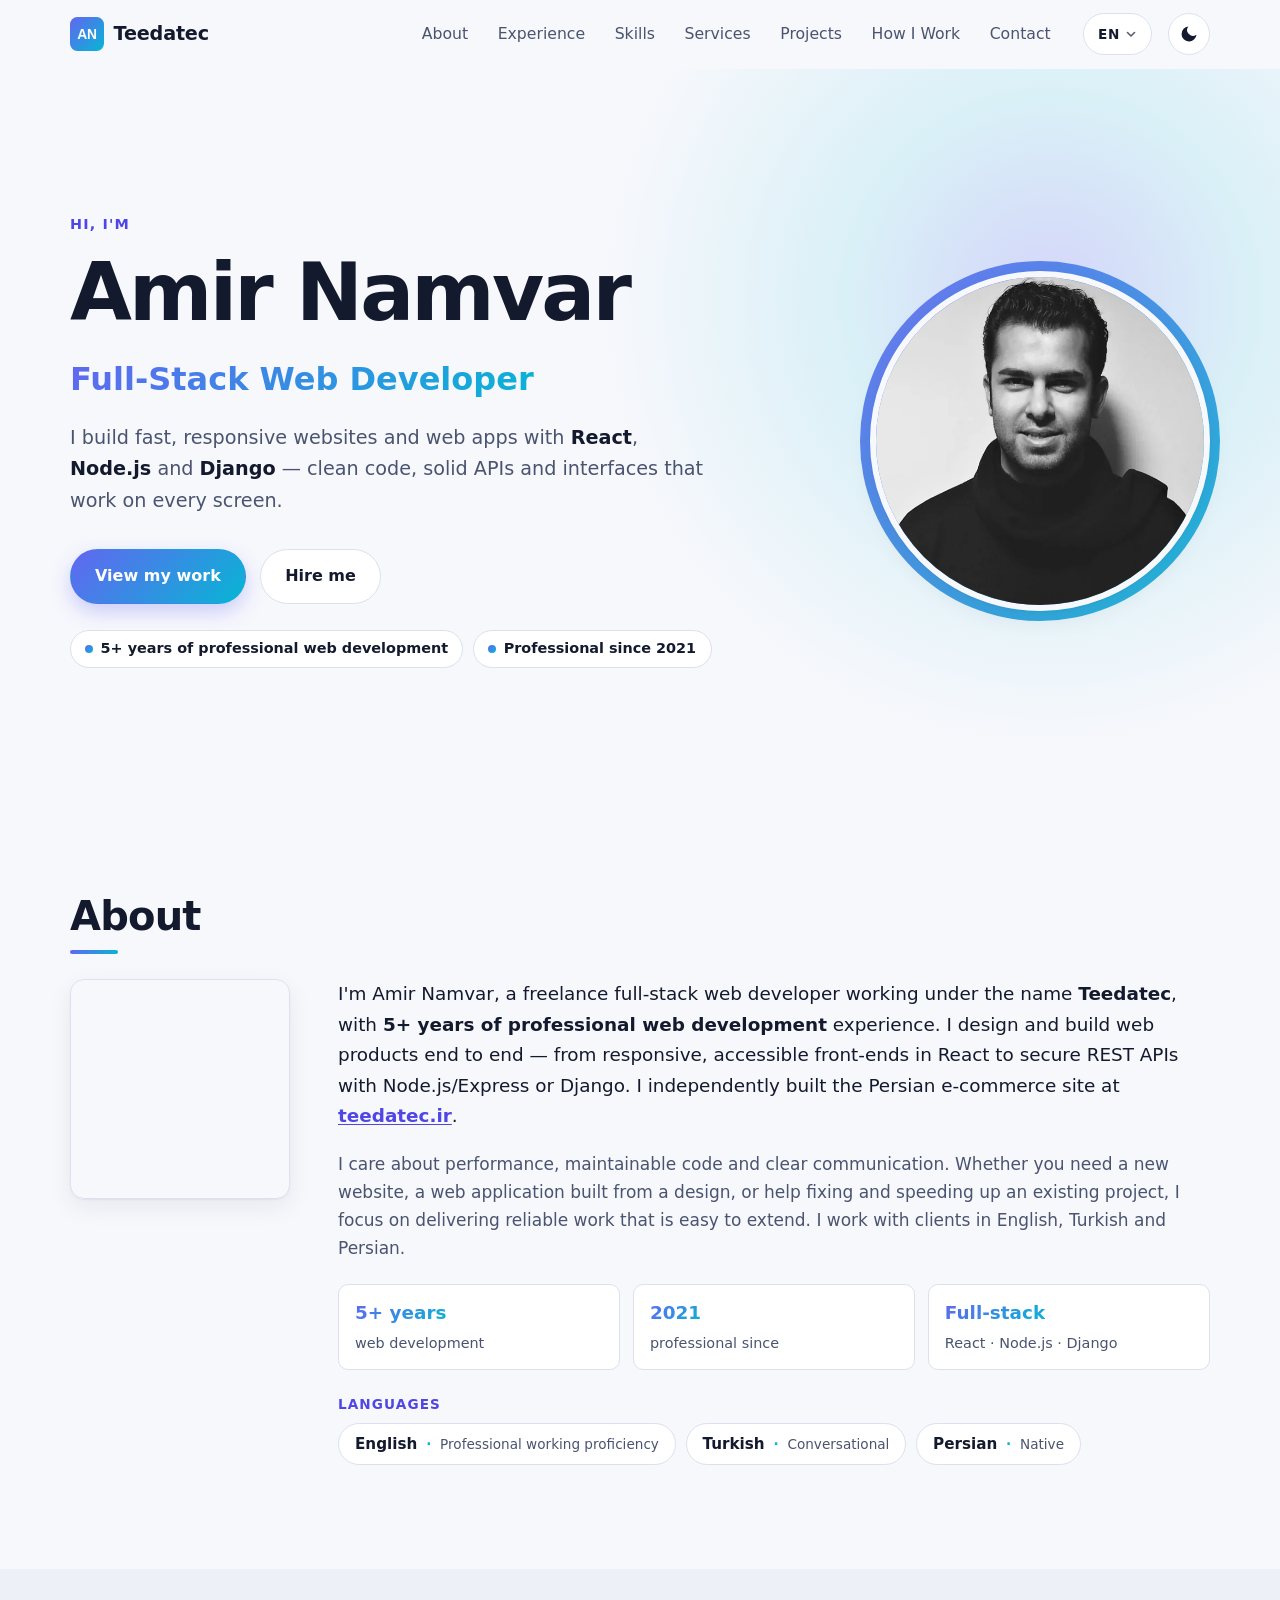
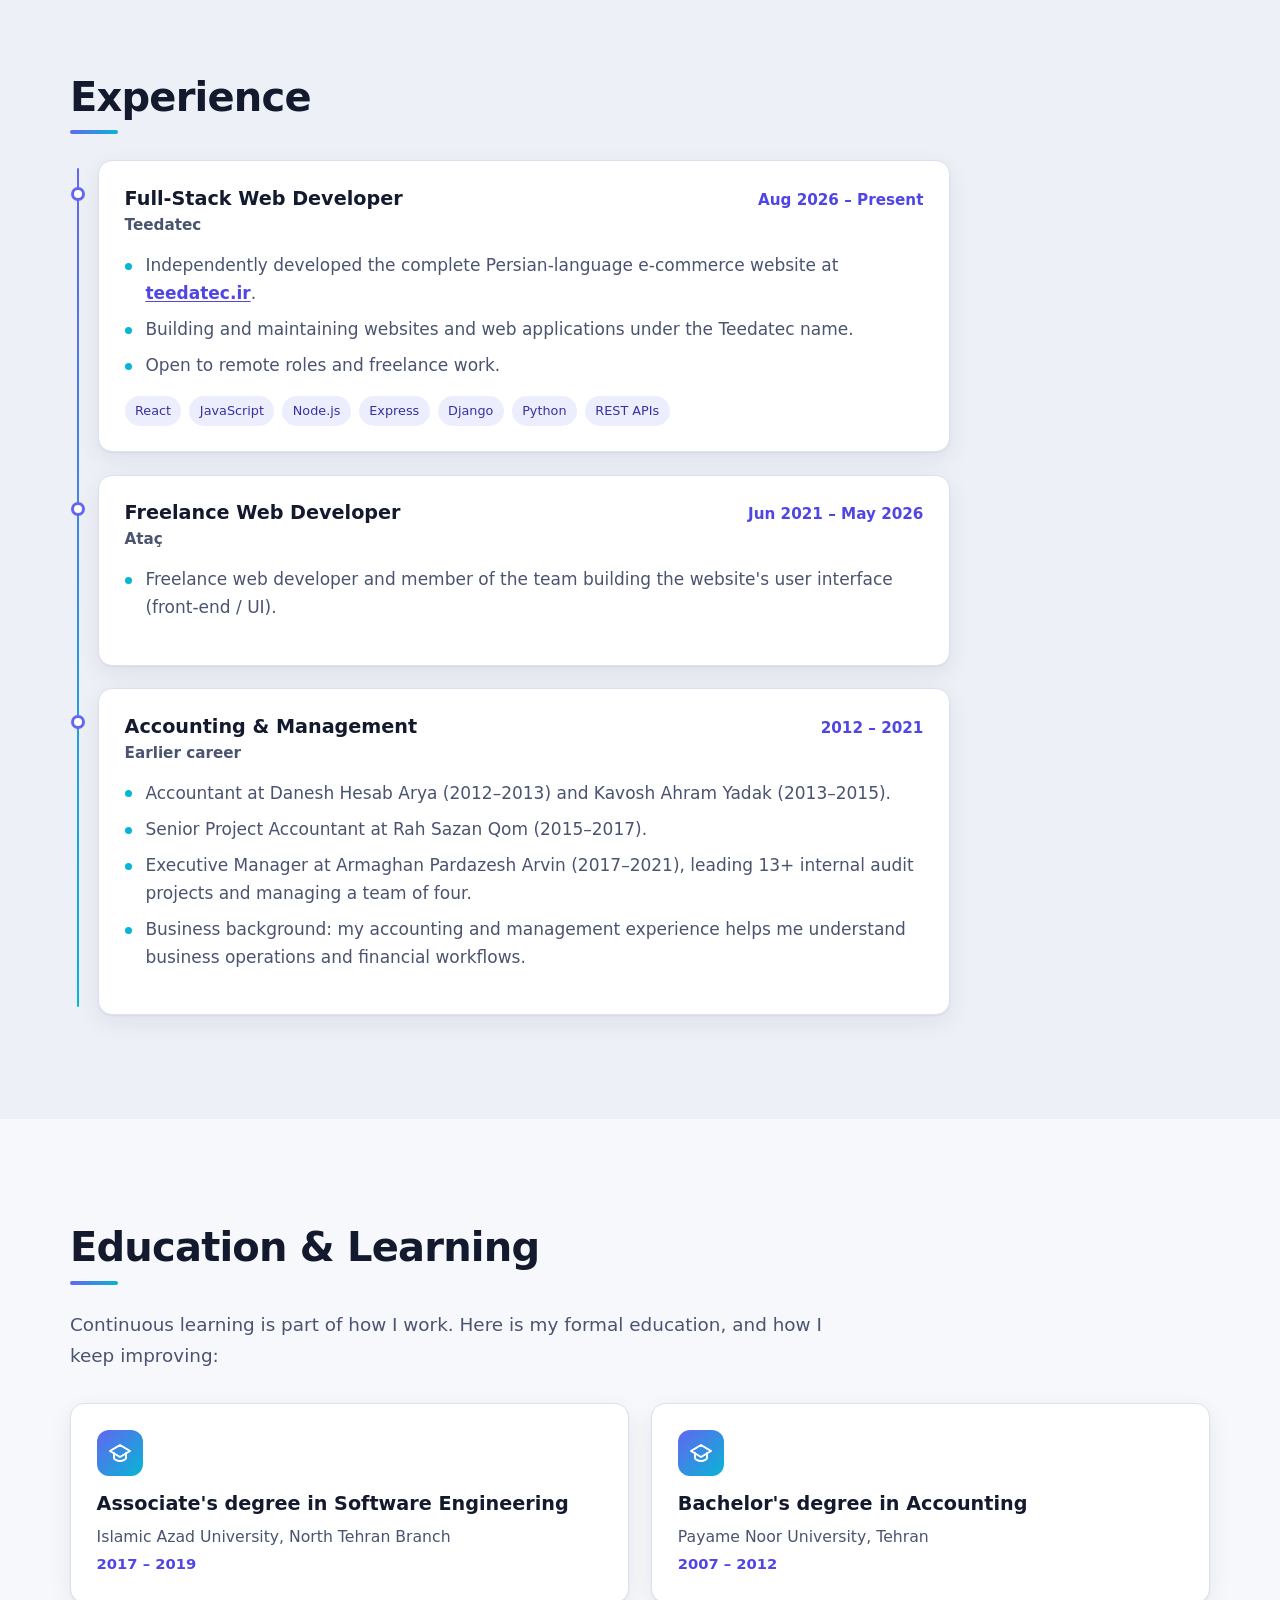
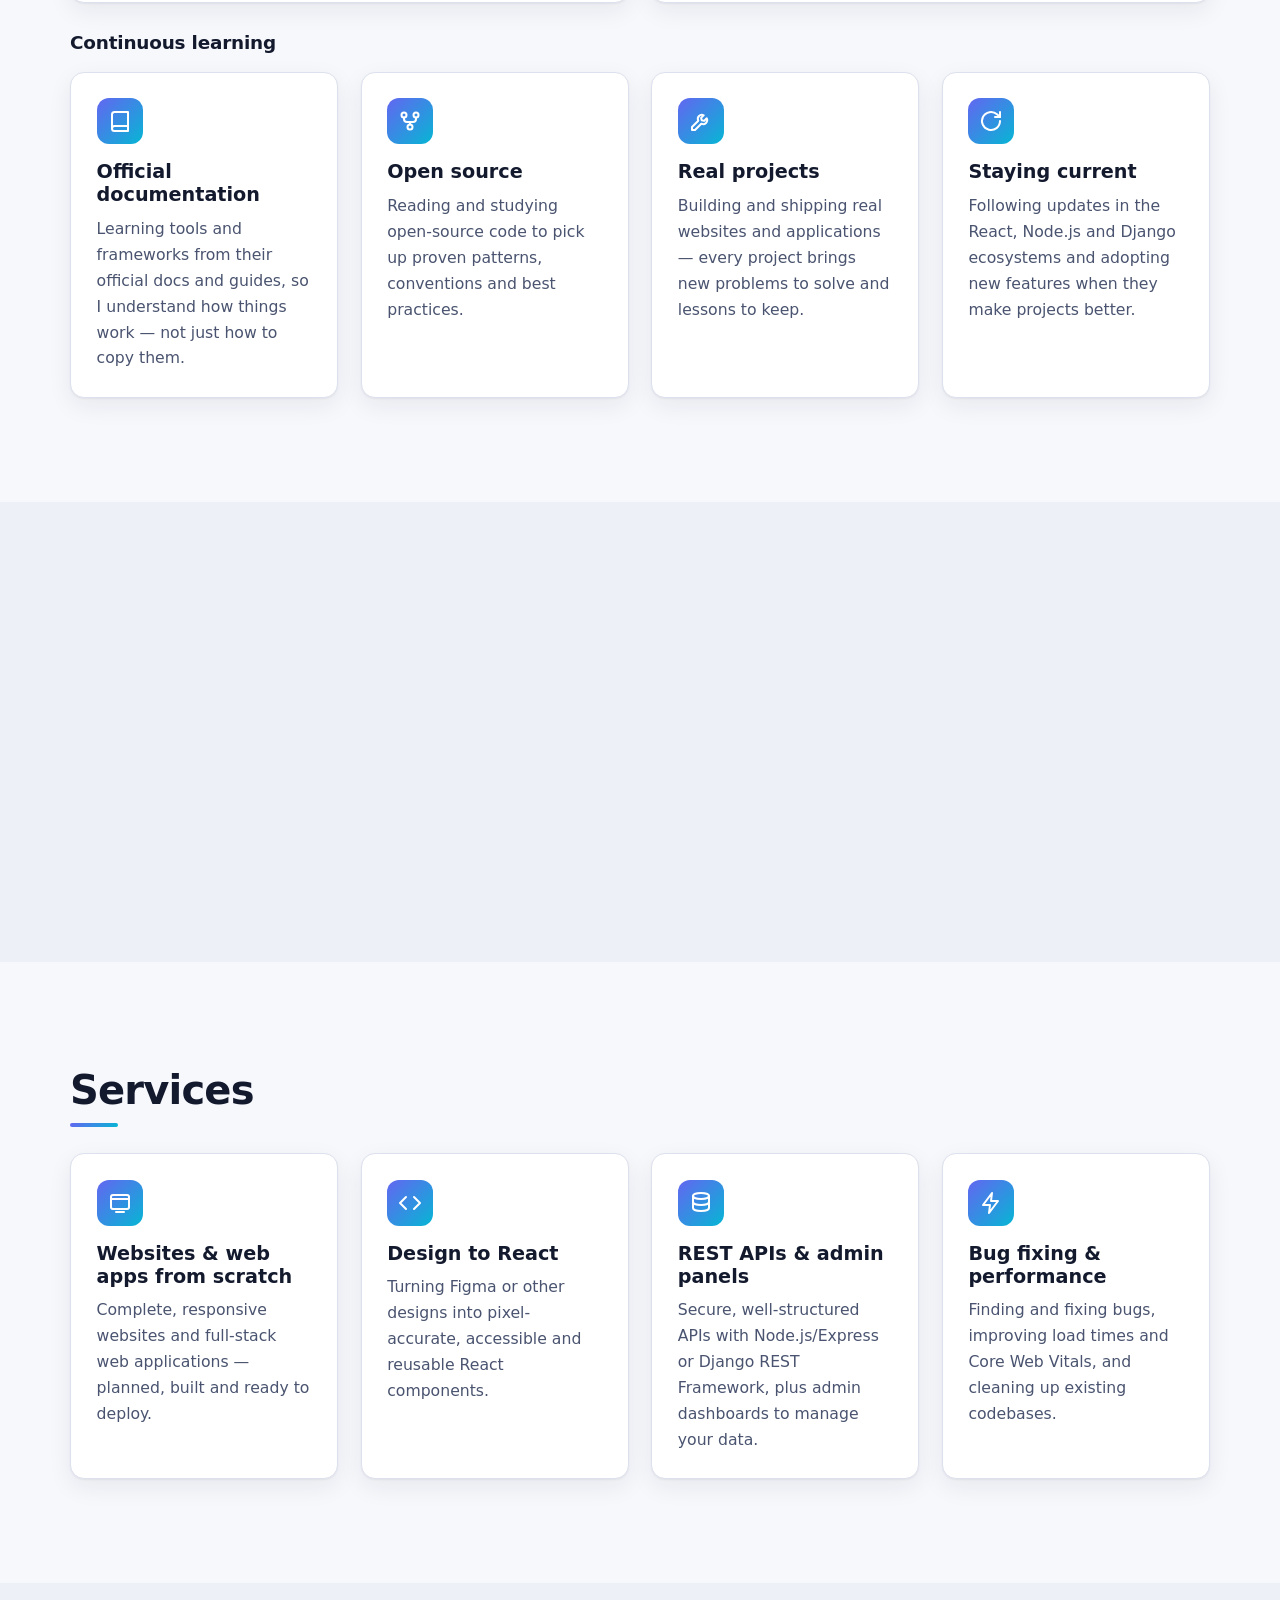
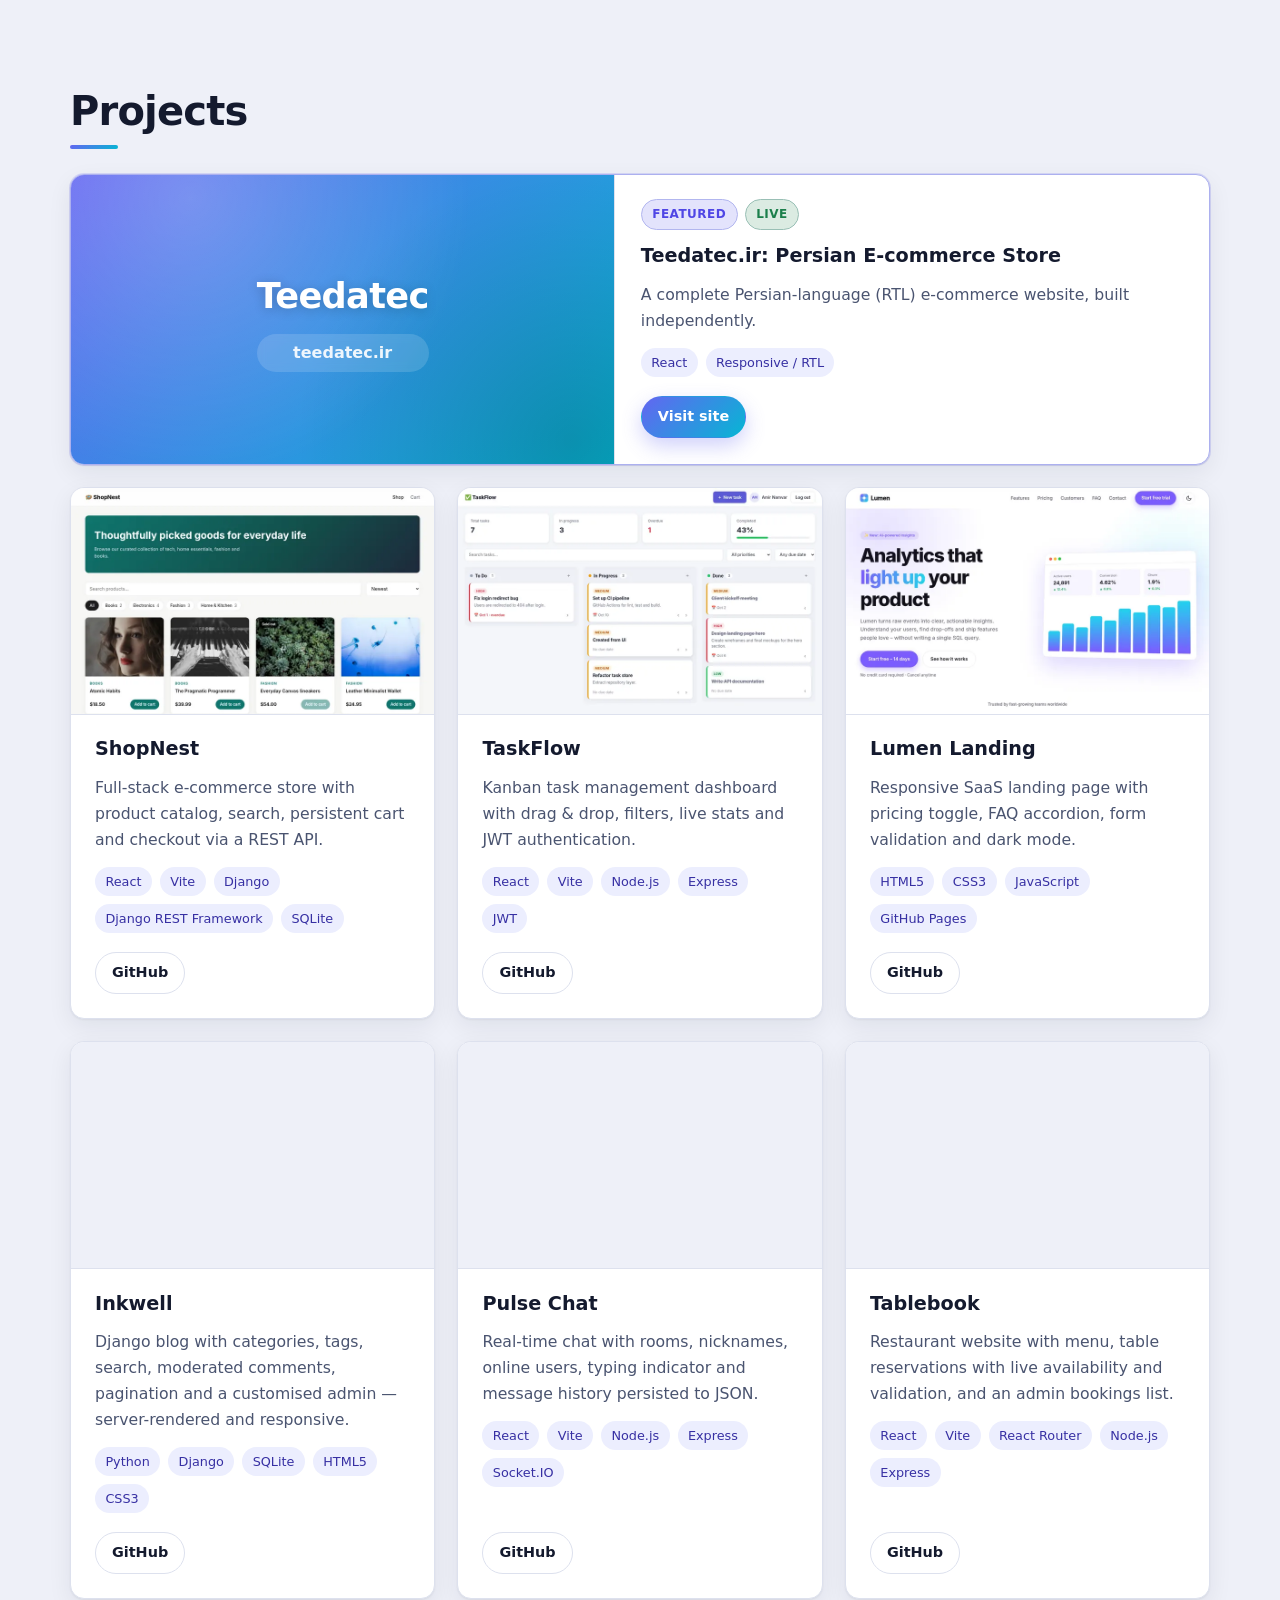
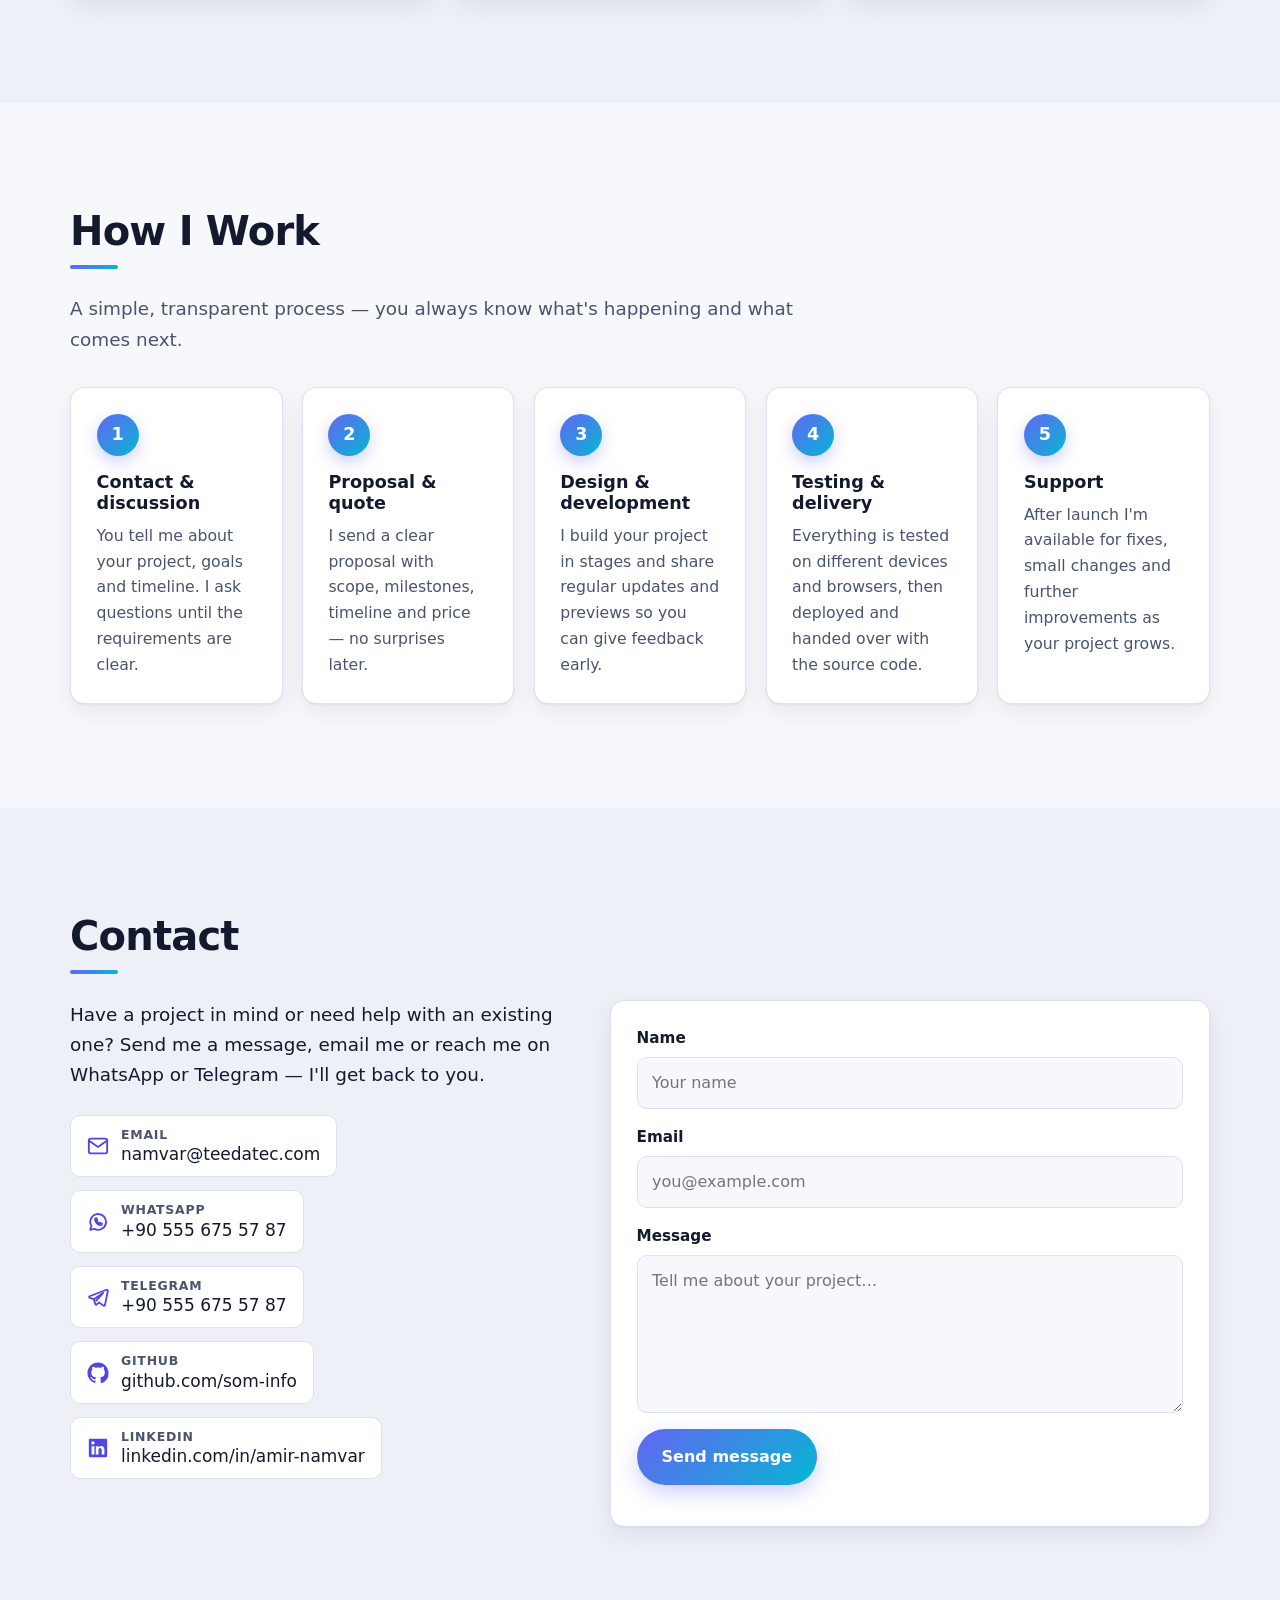
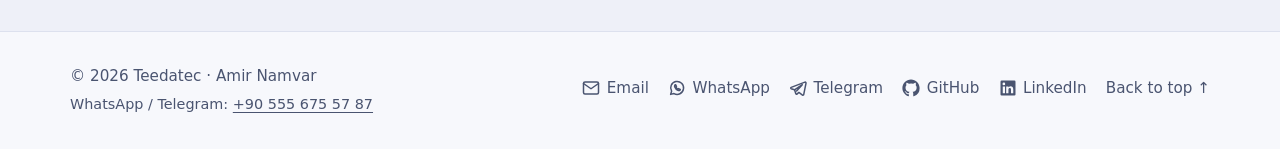
==== commit 602ae5ef: "Update contact email" ====
--- a/index.html
+++ b/index.html
@@ -91,7 +91,7 @@
       "description": "Freelance full-stack web developer with 5+ years of professional web development experience. Creator of teedatec.ir — building websites, web apps and APIs with React, Node.js and Django.",
       "url": "https://teedatec.com/",
       "image": "https://teedatec.com/assets/img/amir-namvar-600.jpg",
-      "email": "mailto:infosomamir@gmail.com",
+      "email": "mailto:namvar@teedatec.com",
       "telephone": "+905556755787",
       "sameAs": [
         "https://github.com/som-info",
@@ -139,7 +139,7 @@
         {
           "@type": "ContactPoint",
           "contactType": "customer support",
-          "email": "infosomamir@gmail.com",
+          "email": "namvar@teedatec.com",
           "availableLanguage": [
             "English",
             "Turkish",
@@ -741,9 +741,9 @@
             <p class="lead" data-i18n="contact_lead">Have a project in mind or need help with an existing one? Send me a message, email me or reach me on WhatsApp or Telegram — I'll get back to you.</p>
             <ul class="contact-links">
               <li>
-                <a href="mailto:infosomamir@gmail.com">
+                <a href="mailto:namvar@teedatec.com">
                   <svg viewBox="0 0 24 24" aria-hidden="true"><rect x="2" y="4" width="20" height="16" rx="2"/><path d="M2 6l10 7 10-7"/></svg>
-                  <span class="cl-text"><span class="cl-label" data-i18n="label_email">Email</span>infosomamir@gmail.com</span>
+                  <span class="cl-text"><span class="cl-label" data-i18n="label_email">Email</span>namvar@teedatec.com</span>
                 </a>
               </li>
               <li>
@@ -785,9 +785,9 @@
             TODO(owner): Create a free form at https://formspree.io and replace YOUR_FORM_ID below
             with your real form ID (e.g. https://formspree.io/f/abcdwxyz).
             Until then, js/main.js detects the placeholder and falls back to opening the visitor's
-            email client (mailto:infosomamir@gmail.com) with the message pre-filled.
+            email client (mailto:namvar@teedatec.com) with the message pre-filled.
           -->
-          <form class="contact-form card" id="contact-form" action="https://formspree.io/f/YOUR_FORM_ID" method="POST" novalidate data-mailto="infosomamir@gmail.com">
+          <form class="contact-form card" id="contact-form" action="https://formspree.io/f/YOUR_FORM_ID" method="POST" novalidate data-mailto="namvar@teedatec.com">
             <div class="field">
               <label for="cf-name" data-i18n="form_name">Name</label>
               <input id="cf-name" name="name" type="text" autocomplete="name" required maxlength="100" data-i18n-attr="placeholder:form_ph_name" placeholder="Your name">
@@ -807,7 +807,7 @@
             <input type="text" name="_gotcha" class="hp" tabindex="-1" autocomplete="off" aria-hidden="true">
             <button class="btn btn-primary" type="submit" data-i18n="form_submit">Send message</button>
             <p class="form-status" role="status" aria-live="polite"></p>
-            <noscript><p class="note"><span data-i18n="form_noscript">JavaScript is off — you can also email me directly at</span> <a href="mailto:infosomamir@gmail.com">infosomamir@gmail.com</a>.</p></noscript>
+            <noscript><p class="note"><span data-i18n="form_noscript">JavaScript is off — you can also email me directly at</span> <a href="mailto:namvar@teedatec.com">namvar@teedatec.com</a>.</p></noscript>
           </form>
         </div>
       </div>
@@ -821,7 +821,7 @@
         <p class="footer-phone"><span data-i18n="footer_phone">WhatsApp / Telegram:</span> <a href="https://wa.me/905556755787" target="_blank" rel="noopener noreferrer"><span dir="ltr">+90 555 675 57 87</span><span class="sr-only" data-i18n="footer_wa_sr"> (WhatsApp, opens in new tab)</span></a></p>
       </div>
       <ul class="footer-links">
-        <li><a href="mailto:infosomamir@gmail.com"><svg viewBox="0 0 24 24" aria-hidden="true"><rect x="2" y="4" width="20" height="16" rx="2"/><path d="M2 6l10 7 10-7"/></svg><span data-i18n="label_email">Email</span></a></li>
+        <li><a href="mailto:namvar@teedatec.com"><svg viewBox="0 0 24 24" aria-hidden="true"><rect x="2" y="4" width="20" height="16" rx="2"/><path d="M2 6l10 7 10-7"/></svg><span data-i18n="label_email">Email</span></a></li>
         <li><a href="https://wa.me/905556755787" target="_blank" rel="noopener noreferrer"><svg viewBox="0 0 24 24" aria-hidden="true"><path d="M3.5 20.5l1.3-4.2A8.6 8.6 0 1 1 8 19.4z"/><path d="M9 8.3c.2-.4.5-.5.8-.5h.5l1 2.2-.7.9a6 6 0 0 0 2.6 2.6l.9-.7 2.2 1v.5c0 .3-.2.7-.5.8-.6.4-1.5.5-2.6.1A8 8 0 0 1 9.2 11c-.5-1.1-.5-2.1-.2-2.7z"/></svg><span data-i18n="label_whatsapp">WhatsApp</span><span class="sr-only" data-i18n="opens_tab"> (opens in new tab)</span></a></li>
         <li><a href="https://t.me/+905556755787" target="_blank" rel="noopener noreferrer"><svg viewBox="0 0 24 24" aria-hidden="true"><path d="M21.2 4.1L2.9 11.2c-.8.3-.8 1.4 0 1.7l4.5 1.5 1.7 5.4c.2.6 1 .8 1.5.4l2.6-2.3 4.8 3.5c.6.4 1.4.1 1.6-.6l3.1-15.4c.2-.8-.7-1.5-1.5-1.1z"/><path d="M7.4 14.4l10.3-6.8-7.6 8.3"/></svg><span data-i18n="label_telegram">Telegram</span><span class="sr-only" data-i18n="opens_tab"> (opens in new tab)</span></a></li>
         <li><a href="https://github.com/som-info" target="_blank" rel="noopener noreferrer"><svg viewBox="0 0 24 24" aria-hidden="true" class="fill"><path d="M12 .5C5.7.5.5 5.7.5 12c0 5.1 3.3 9.4 7.9 10.9.6.1.8-.3.8-.6v-2c-3.2.7-3.9-1.5-3.9-1.5-.5-1.3-1.3-1.7-1.3-1.7-1-.7.1-.7.1-.7 1.2.1 1.8 1.2 1.8 1.2 1 1.8 2.7 1.3 3.4 1 .1-.8.4-1.3.7-1.6-2.6-.3-5.3-1.3-5.3-5.7 0-1.3.5-2.3 1.2-3.1-.1-.3-.5-1.5.1-3.1 0 0 1-.3 3.2 1.2a11 11 0 0 1 5.8 0c2.2-1.5 3.2-1.2 3.2-1.2.6 1.6.2 2.8.1 3.1.8.8 1.2 1.9 1.2 3.1 0 4.4-2.7 5.4-5.3 5.7.4.4.8 1.1.8 2.2v3.3c0 .3.2.7.8.6A11.5 11.5 0 0 0 23.5 12C23.5 5.7 18.3.5 12 .5z"/></svg><span data-i18n="label_github">GitHub</span><span class="sr-only" data-i18n="opens_tab"> (opens in new tab)</span></a></li>
